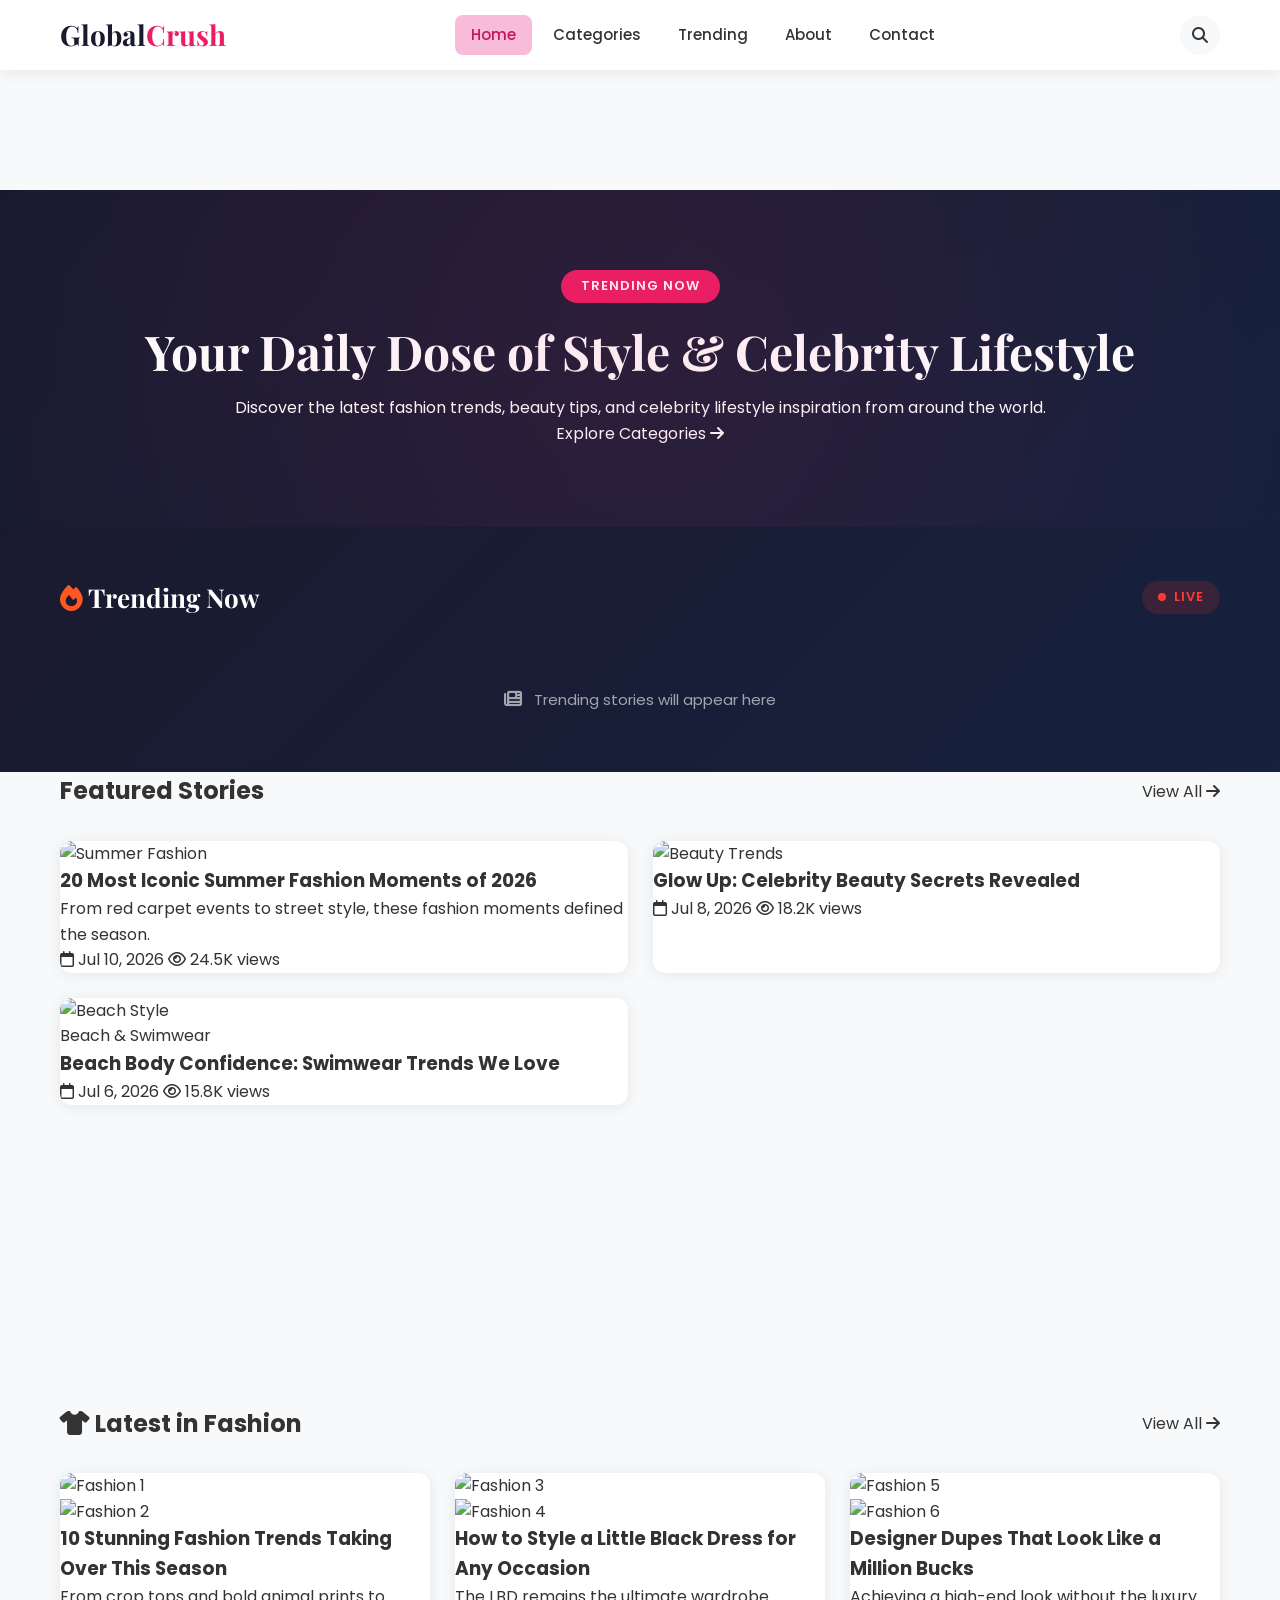
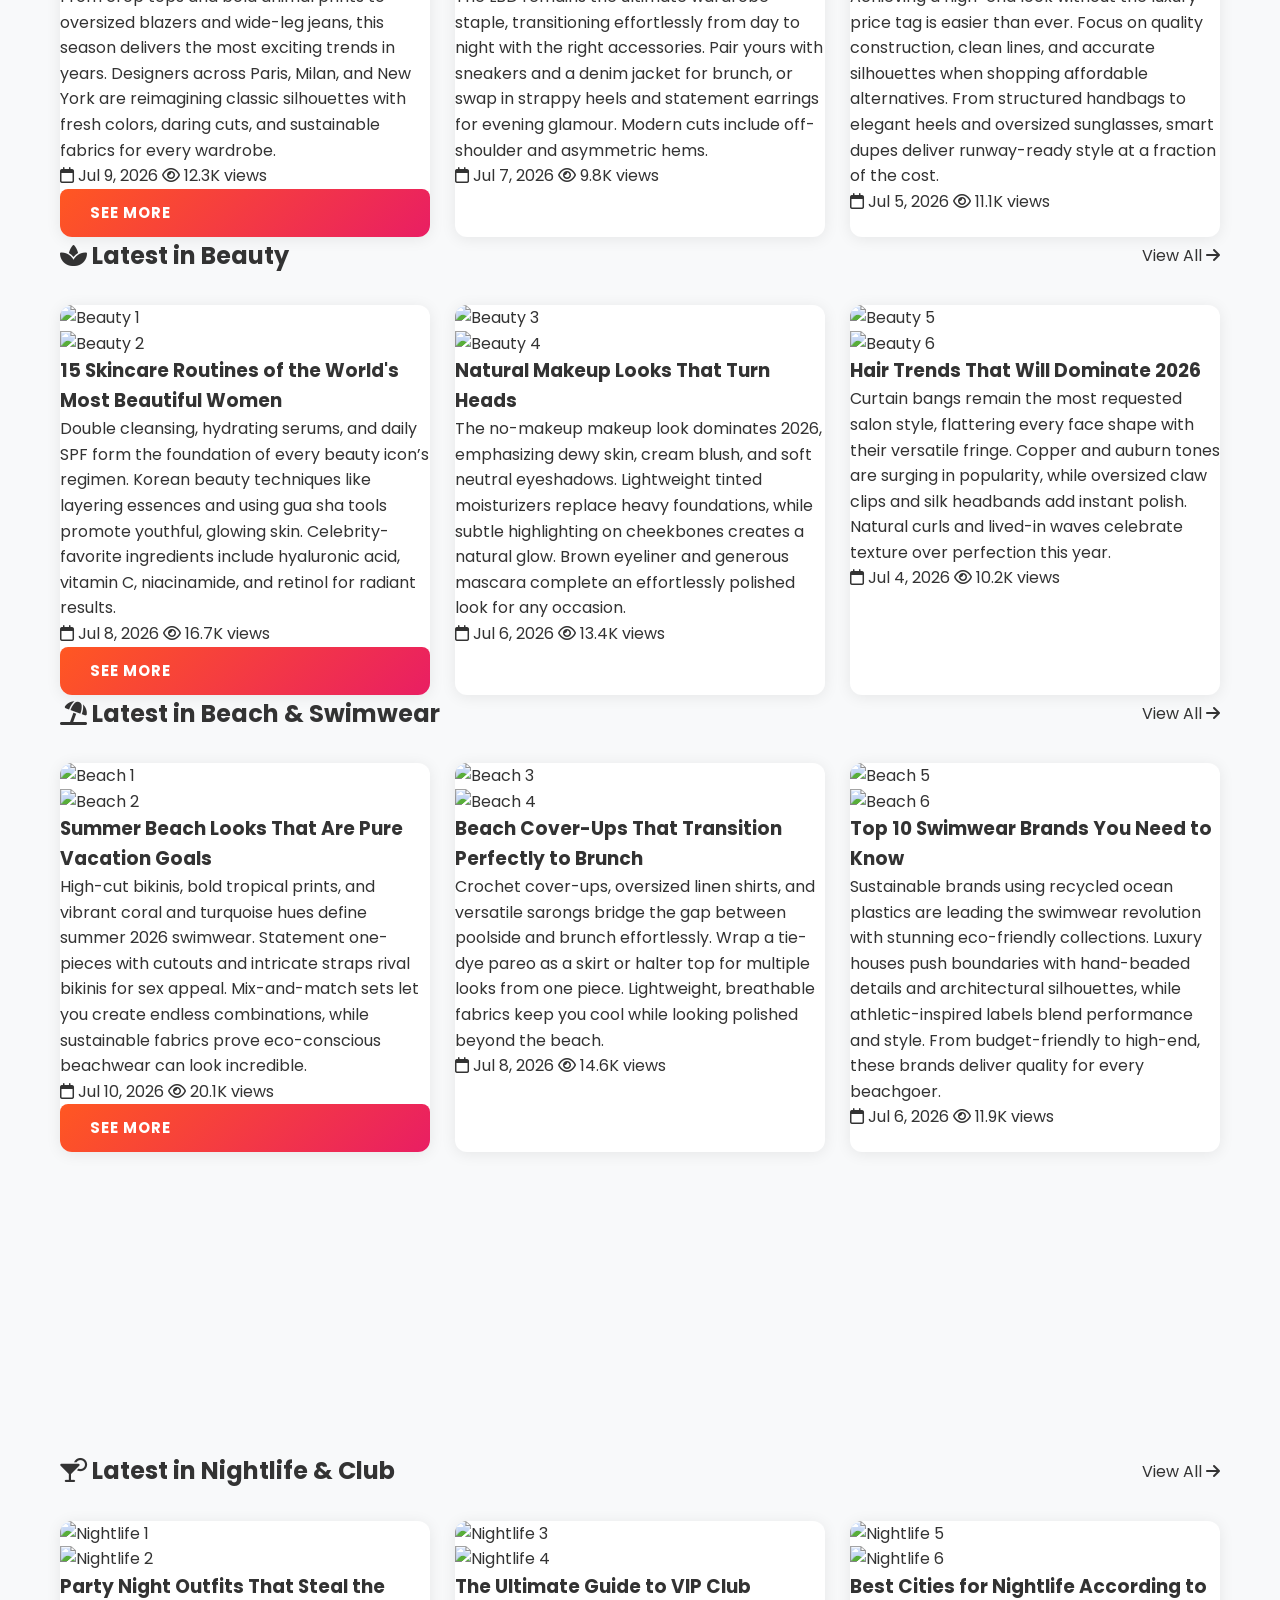
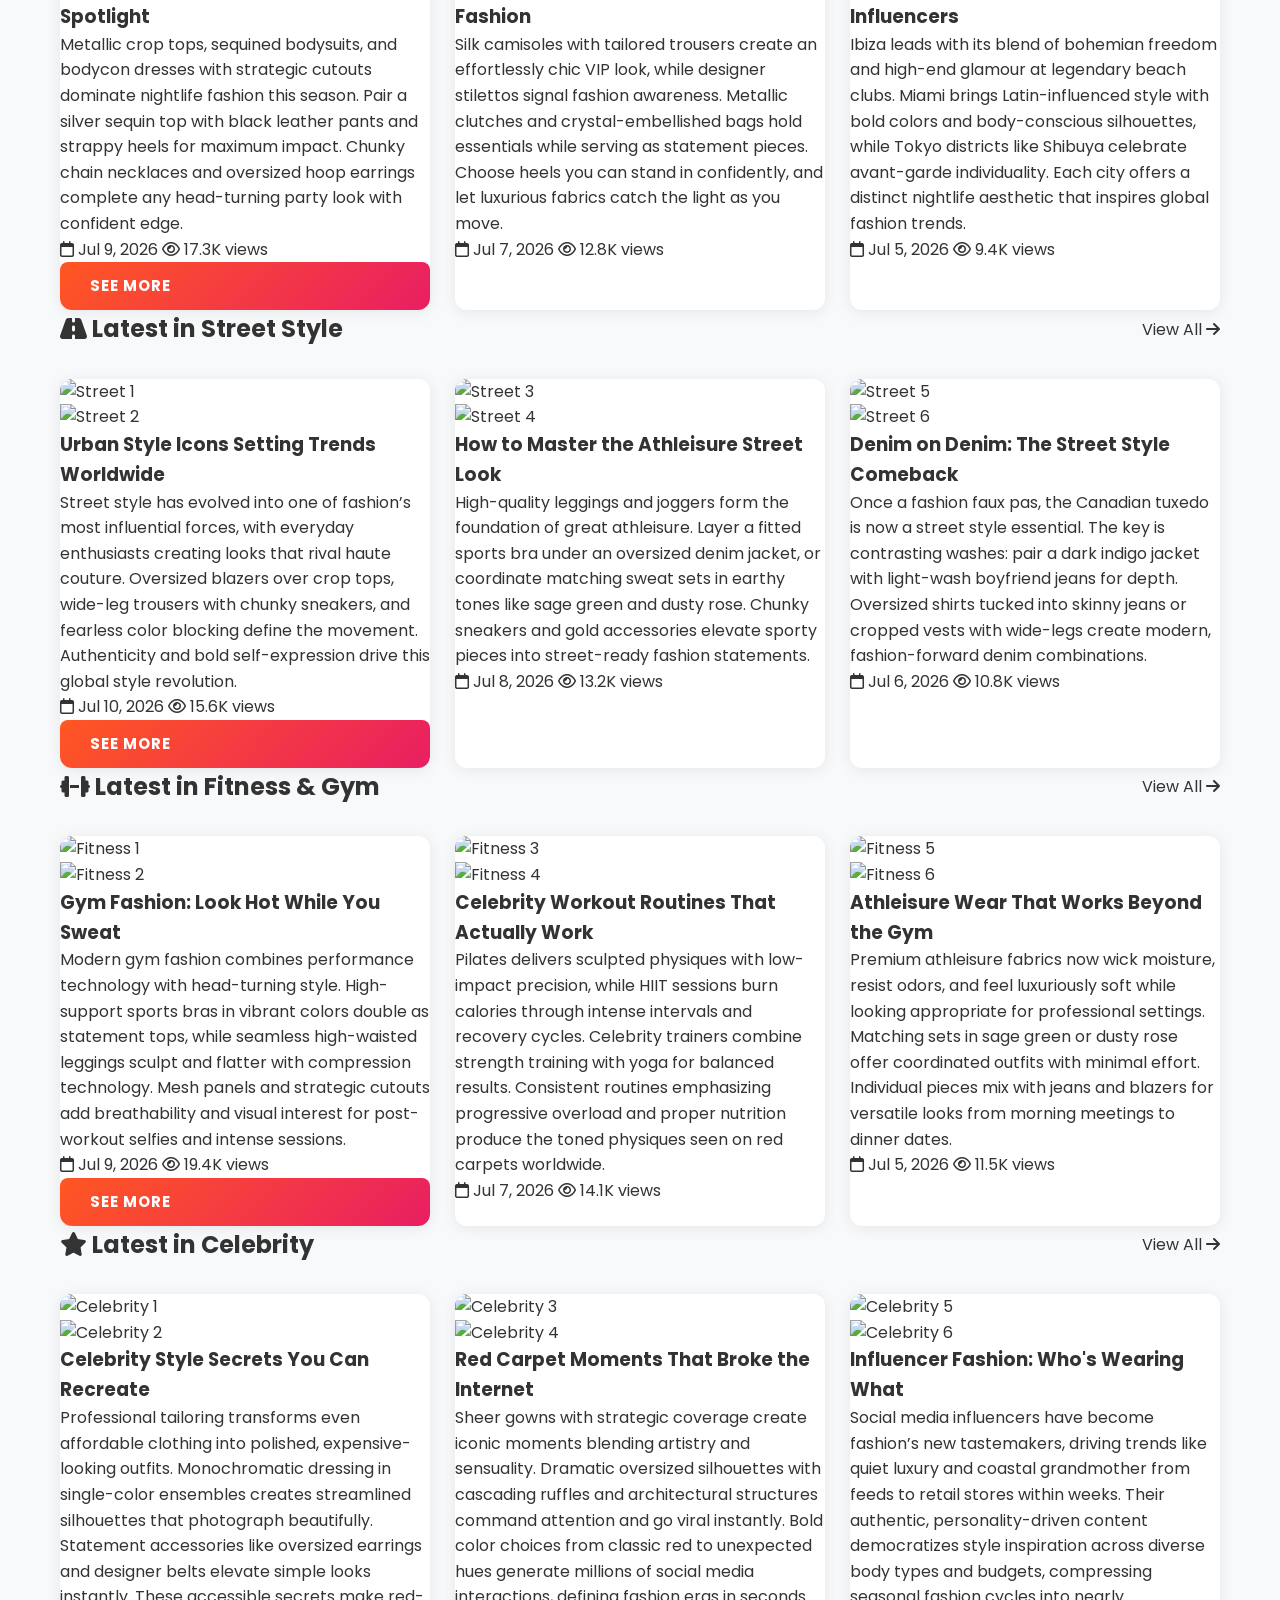
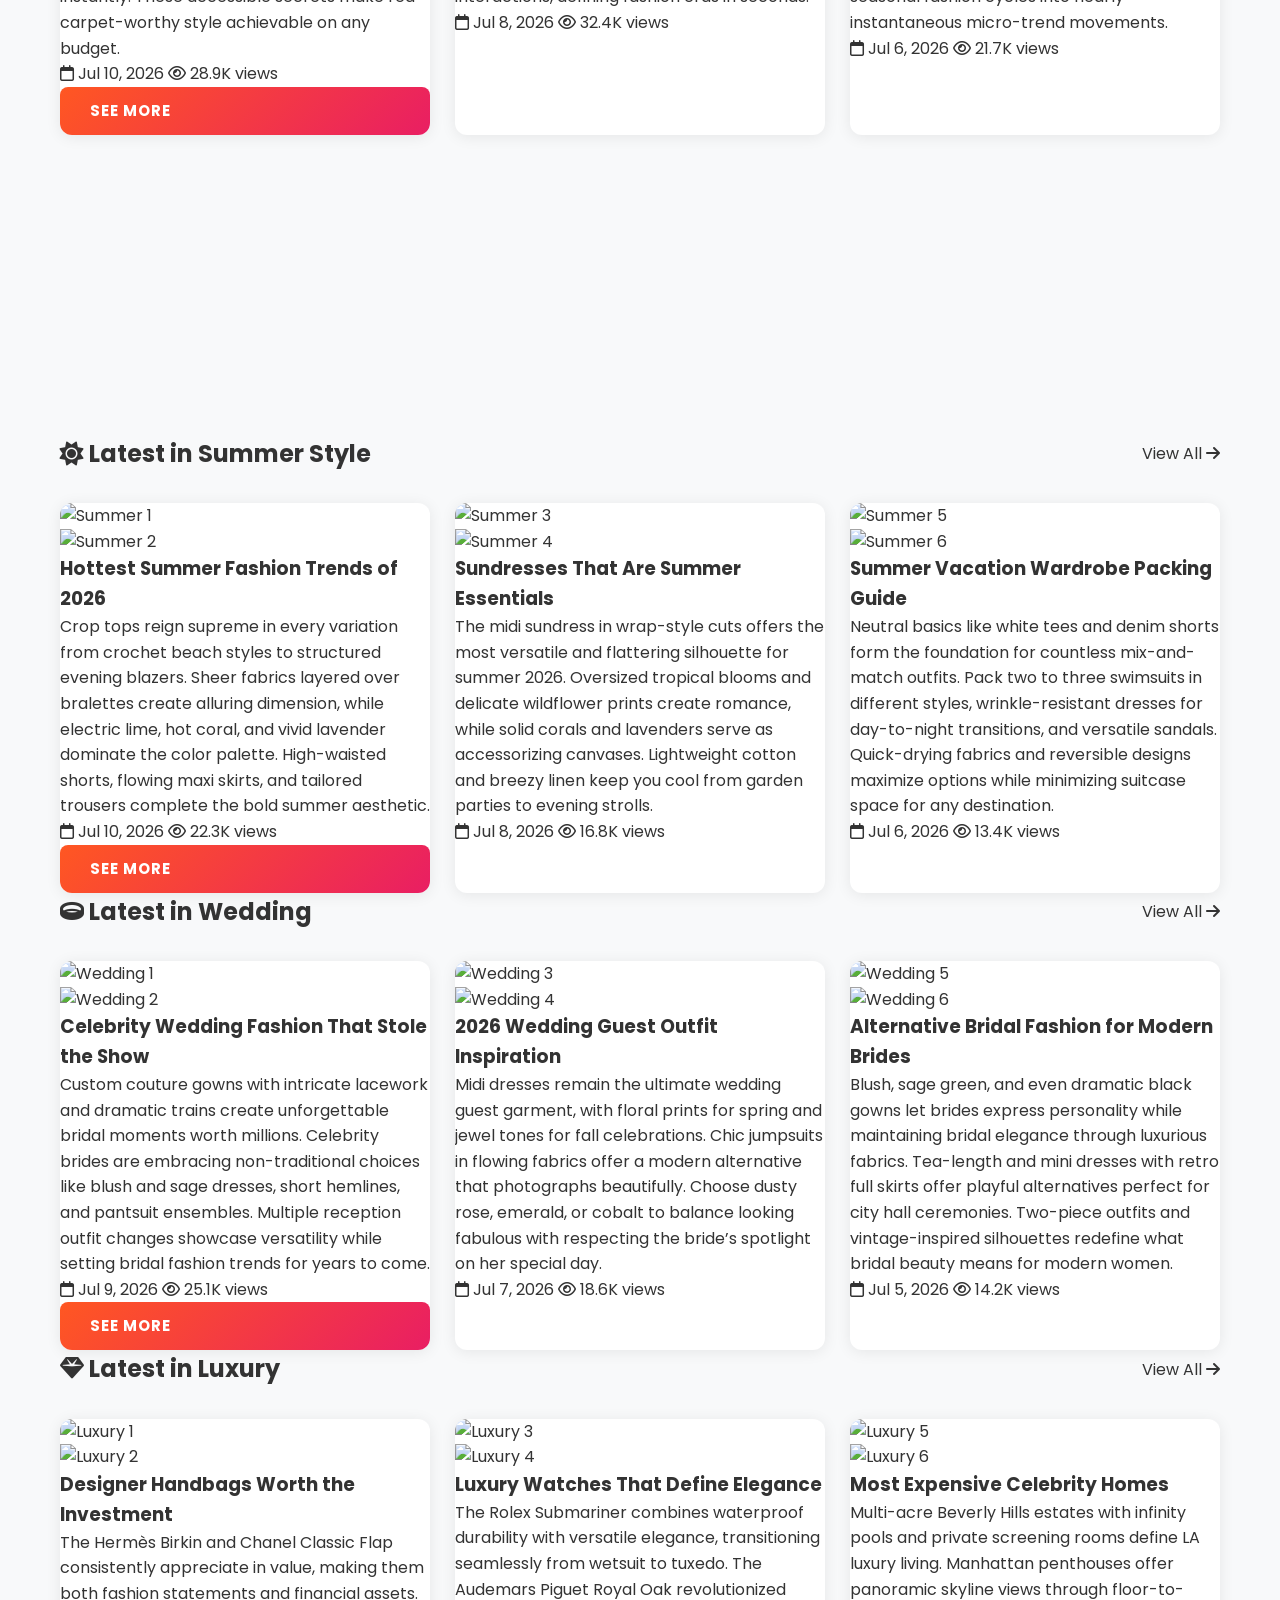
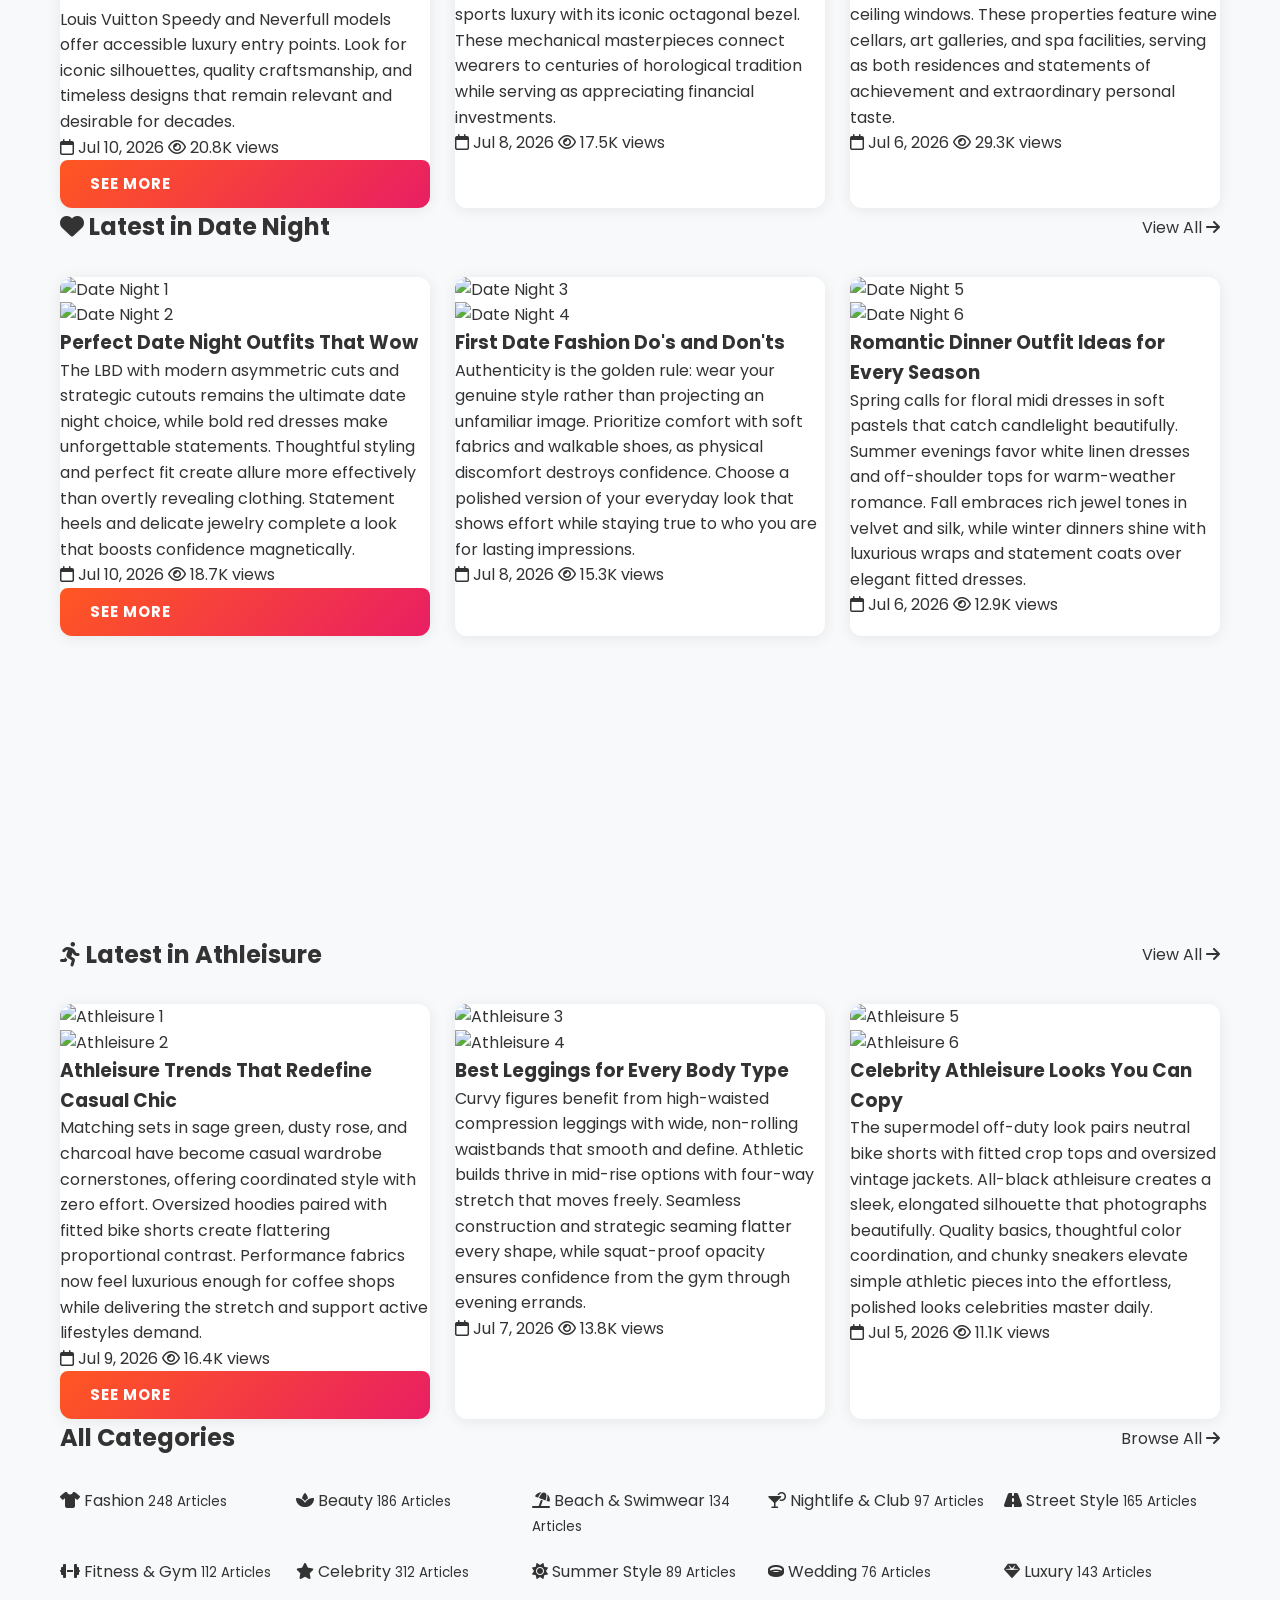
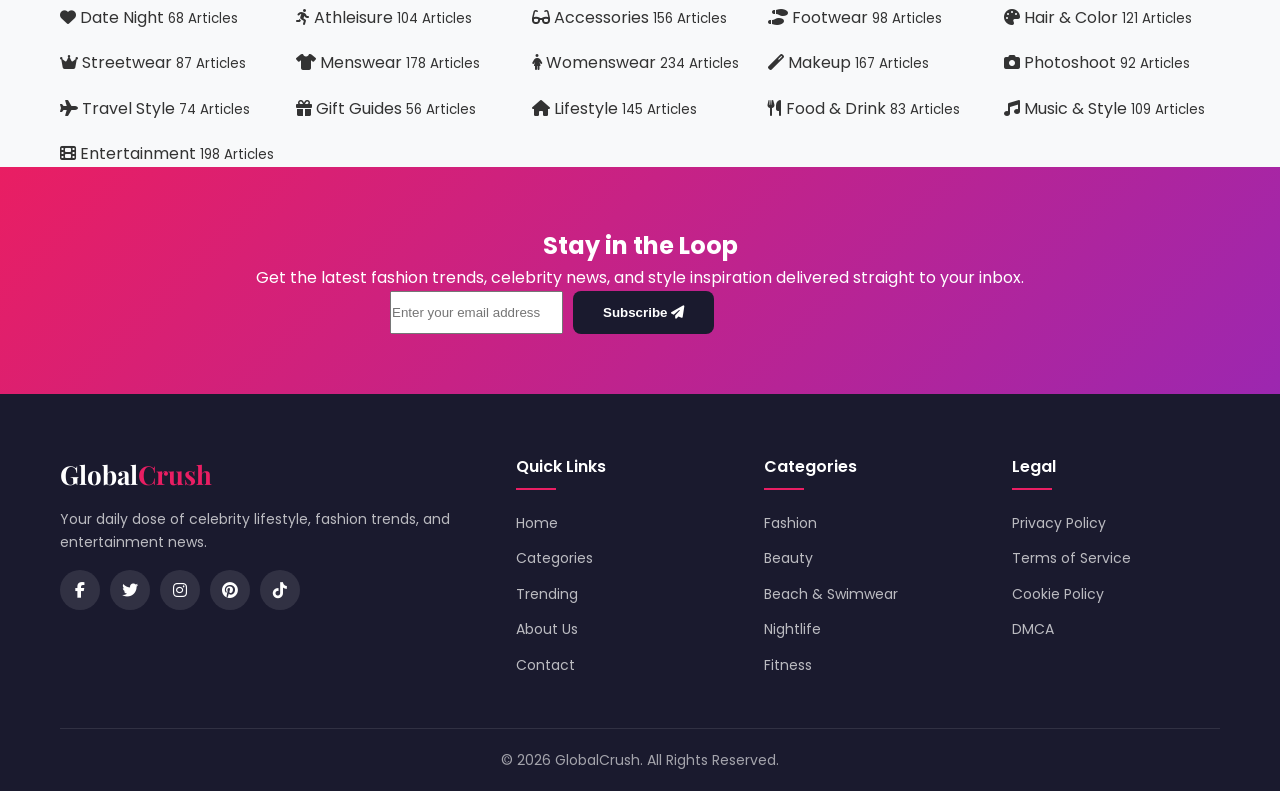
==== index.html @ b87a1683 "Remove all HilltopAds scripts, keep only Adsterra Popunder + Social Bar on all pages" ====
<!DOCTYPE html>
<html lang="en">
<head>
    <meta charset="UTF-8">
    <meta name="viewport" content="width=device-width, initial-scale=1.0">
    <title>GlobalCrush - Celebrity Lifestyle & Fashion</title>
    <link rel="preconnect" href="https://fonts.googleapis.com">
    <link rel="preconnect" href="https://fonts.gstatic.com" crossorigin>
    <link href="https://fonts.googleapis.com/css2?family=Poppins:wght@300;400;500;600;700&family=Playfair+Display:wght@400;500;600;700&display=swap" rel="stylesheet">
    <link rel="stylesheet" href="https://cdnjs.cloudflare.com/ajax/libs/font-awesome/6.5.1/css/all.min.css">
    <link rel="stylesheet" href="css/style.css">
    <meta name="59918bc90ccd2a1cea5bb513870c59bd02cee042" content="59918bc90ccd2a1cea5bb513870c59bd02cee042" />
</head>
<body>

<!-- Adsterra Popunder -->
<script src="https://pl30334449.effectivecpmnetwork.com/3a/b2/8b/3ab28b59ed074805fbdb40a66fffa148.js"></script>



<!-- Header -->
<header class="header">
    <div class="container">
        <a href="index.html" class="header-logo">Global<span>Crush</span></a>
        <nav class="header-nav">
            <a href="index.html" class="active">Home</a>
            <a href="pages/category.html">Categories</a>
            <a href="pages/trending.html">Trending</a>
            <a href="pages/about.html">About</a>
            <a href="pages/contact.html">Contact</a>
        </nav>
        <div class="header-actions">
            <button class="header-search-btn" id="searchBtn"><i class="fas fa-search"></i></button>
            <button class="header-menu-btn" id="menuBtn"><span></span><span></span><span></span></button>
        </div>
    </div>
</header>

<!-- Mobile Menu -->
<div class="mobile-menu" id="mobileMenu">
    <div class="mobile-menu-panel">
        <div class="mobile-menu-header">
            <h3>Menu</h3>
            <button class="mobile-menu-close" id="menuClose"><i class="fas fa-times"></i></button>
        </div>
        <a href="index.html" class="mobile-nav-link active">Home</a>
        <a href="pages/category.html" class="mobile-nav-link">Categories</a>
        <a href="pages/trending.html" class="mobile-nav-link">Trending</a>
        <a href="pages/about.html" class="mobile-nav-link">About</a>
        <a href="pages/contact.html" class="mobile-nav-link">Contact</a>
    </div>
</div>

<!-- Search Overlay -->
<div class="search-overlay" id="searchOverlay">
    <div class="search-box">
        <input type="text" placeholder="Search articles..." id="searchInput">
        <button id="searchClose"><i class="fas fa-search"></i></button>
    </div>
</div>

<!-- Ad Slot: Top Banner 728x90 -->
<div class="ad-slot-top">
    <div class="ad-container" id="ad-top-banner"></div>
</div>

<!-- Hero Section -->
<section class="hero">
    <div class="container">
        <div class="hero-content">
            <span class="hero-badge">Trending Now</span>
            <h1 class="hero-title">Your Daily Dose of <span>Style</span> & <span>Celebrity</span> Lifestyle</h1>
            <p class="hero-subtitle">Discover the latest fashion trends, beauty tips, and celebrity lifestyle inspiration from around the world.</p>
            <a href="pages/category.html" class="hero-btn">Explore Categories <i class="fas fa-arrow-right"></i></a>
        </div>
    </div>
</section>

<!-- Live Trending News (Auto-updated via GNews API) -->
<section class="live-news-section">
    <div class="container">
        <div class="section-header">
            <h2><i class="fas fa-fire" style="color: #ff5722;"></i> Trending Now</h2>
            <span class="live-badge"><span class="live-dot"></span> LIVE</span>
        </div>
        <div class="live-news-grid" id="liveNewsGrid">
            <div class="live-loading"><i class="fas fa-spinner fa-spin"></i> Loading latest stories...</div>
        </div>
    </div>
</section>

<!-- Featured Section -->
<section class="featured-section">
    <div class="container">
        <div class="section-header">
            <h2>Featured Stories</h2>
            <a href="pages/trending.html" class="view-all">View All <i class="fas fa-arrow-right"></i></a>
        </div>
        <div class="featured-grid">
            <div class="featured-card featured-main">
                <div class="featured-img img-auto-motion">
                    <img src="https://images.unsplash.com/photo-1494790108377-be9c29b29330?w=800&h=500&fit=crop" alt="Summer Fashion">
                </div>
                <div class="featured-content">
                    <span class="category-badge" style="display:none">Fashion</span>
                    <h3>20 Most Iconic Summer Fashion Moments of 2026</h3>
                    <p>From red carpet events to street style, these fashion moments defined the season.</p>
                    <div class="article-meta">
                        <span><i class="far fa-calendar"></i> Jul 10, 2026</span>
                        <span><i class="far fa-eye"></i> 24.5K views</span>
                    </div>
                </div>
            </div>
            <div class="featured-card featured-side">
                <div class="featured-img img-zoom-rotate">
                    <img src="https://images.unsplash.com/photo-1524504388940-b1c1722653e1?w=400&h=300&fit=crop" alt="Beauty Trends">
                </div>
                <div class="featured-content">
                    <span class="category-badge" style="display:none">Beauty</span>
                    <h3>Glow Up: Celebrity Beauty Secrets Revealed</h3>
                    <div class="article-meta">
                        <span><i class="far fa-calendar"></i> Jul 8, 2026</span>
                        <span><i class="far fa-eye"></i> 18.2K views</span>
                    </div>
                </div>
            </div>
            <div class="featured-card featured-side">
                <div class="featured-img img-zoom-rotate">
                    <img src="https://images.unsplash.com/photo-1517841905240-472988babdf9?w=400&h=300&fit=crop" alt="Beach Style">
                </div>
                <div class="featured-content">
                    <span class="category-badge">Beach & Swimwear</span>
                    <h3>Beach Body Confidence: Swimwear Trends We Love</h3>
                    <div class="article-meta">
                        <span><i class="far fa-calendar"></i> Jul 6, 2026</span>
                        <span><i class="far fa-eye"></i> 15.8K views</span>
                    </div>
                </div>
            </div>
        </div>
    </div>
</section>

<!-- Ad Slot: Mid Banner 300x250 -->
<div class="ad-slot-mid">
    <div class="ad-container" id="ad-mid-banner"></div>
</div>

<!-- Fashion Section -->
<section class="category-section">
    <div class="container">
        <div class="section-header">
            <h2><i class="fas fa-tshirt"></i> Latest in Fashion</h2>
            <a href="pages/category.html" class="view-all">View All <i class="fas fa-arrow-right"></i></a>
        </div>
        <div class="articles-grid">
            <div class="article-card">
                <div class="card-images">
                    <div class="dual-images">
                        <img src="https://images.unsplash.com/photo-1509631179647-0177331693ae?w=400&h=500&fit=crop" alt="Fashion 1">
                        <img src="https://images.unsplash.com/photo-1531746020798-e6953c6e8e04?w=400&h=500&fit=crop" alt="Fashion 2">
                    </div>
                    <span class="category-badge" style="display:none">Fashion</span>
                </div>
                <div class="card-content">
                    <h3>10 Stunning Fashion Trends Taking Over This Season</h3>
                    <p>From crop tops and bold animal prints to oversized blazers and wide-leg jeans, this season delivers the most exciting trends in years. Designers across Paris, Milan, and New York are reimagining classic silhouettes with fresh colors, daring cuts, and sustainable fabrics for every wardrobe.</p>
                    <div class="article-meta">
                        <span><i class="far fa-calendar"></i> Jul 9, 2026</span>
                        <span><i class="far fa-eye"></i> 12.3K views</span>
                    </div>
                    <a href="#" class="smartlink-btn">See More</a>
                </div>
            </div>
            <div class="article-card">
                <div class="card-images">
                    <div class="dual-images">
                        <img src="https://images.unsplash.com/photo-1515886657613-9f3515b0c78f?w=400&h=500&fit=crop" alt="Fashion 3">
                        <img src="https://images.unsplash.com/photo-1529626455594-4ff0802cfb7e?w=400&h=500&fit=crop" alt="Fashion 4">
                    </div>
                    <span class="category-badge" style="display:none">Fashion</span>
                </div>
                <div class="card-content">
                    <h3>How to Style a Little Black Dress for Any Occasion</h3>
                    <p>The LBD remains the ultimate wardrobe staple, transitioning effortlessly from day to night with the right accessories. Pair yours with sneakers and a denim jacket for brunch, or swap in strappy heels and statement earrings for evening glamour. Modern cuts include off-shoulder and asymmetric hems.</p>
                    <div class="article-meta">
                        <span><i class="far fa-calendar"></i> Jul 7, 2026</span>
                        <span><i class="far fa-eye"></i> 9.8K views</span>
                    </div>
                </div>
            </div>
            <div class="article-card">
                <div class="card-images">
                    <div class="dual-images">
                        <img src="https://images.unsplash.com/photo-1504439468489-c8920d796a29?w=400&h=500&fit=crop" alt="Fashion 5">
                        <img src="https://images.unsplash.com/photo-1516589178581-6cd7833ae3b2?w=400&h=500&fit=crop" alt="Fashion 6">
                    </div>
                    <span class="category-badge" style="display:none">Fashion</span>
                </div>
                <div class="card-content">
                    <h3>Designer Dupes That Look Like a Million Bucks</h3>
                    <p>Achieving a high-end look without the luxury price tag is easier than ever. Focus on quality construction, clean lines, and accurate silhouettes when shopping affordable alternatives. From structured handbags to elegant heels and oversized sunglasses, smart dupes deliver runway-ready style at a fraction of the cost.</p>
                    <div class="article-meta">
                        <span><i class="far fa-calendar"></i> Jul 5, 2026</span>
                        <span><i class="far fa-eye"></i> 11.1K views</span>
                    </div>
                </div>
            </div>
        </div>
    </div>
</section>

<!-- Beauty Section -->
<section class="category-section">
    <div class="container">
        <div class="section-header">
            <h2><i class="fas fa-spa"></i> Latest in Beauty</h2>
            <a href="pages/category.html" class="view-all">View All <i class="fas fa-arrow-right"></i></a>
        </div>
        <div class="articles-grid">
            <div class="article-card">
                <div class="card-images">
                    <div class="dual-images">
                        <img src="https://images.unsplash.com/photo-1544005313-94ddf0286df2?w=400&h=500&fit=crop" alt="Beauty 1">
                        <img src="https://images.unsplash.com/photo-1483985988355-763728e1935b?w=400&h=500&fit=crop" alt="Beauty 2">
                    </div>
                    <span class="category-badge" style="display:none">Beauty</span>
                </div>
                <div class="card-content">
                    <h3>15 Skincare Routines of the World's Most Beautiful Women</h3>
                    <p>Double cleansing, hydrating serums, and daily SPF form the foundation of every beauty icon’s regimen. Korean beauty techniques like layering essences and using gua sha tools promote youthful, glowing skin. Celebrity-favorite ingredients include hyaluronic acid, vitamin C, niacinamide, and retinol for radiant results.</p>
                    <div class="article-meta">
                        <span><i class="far fa-calendar"></i> Jul 8, 2026</span>
                        <span><i class="far fa-eye"></i> 16.7K views</span>
                    </div>
                    <a href="#" class="smartlink-btn">See More</a>
                </div>
            </div>
            <div class="article-card">
                <div class="card-images">
                    <div class="dual-images">
                        <img src="https://images.unsplash.com/photo-1541534741688-6078c6bfb5c5?w=400&h=500&fit=crop" alt="Beauty 3">
                        <img src="https://images.unsplash.com/photo-1526047932273-341f2a7631f9?w=400&h=500&fit=crop" alt="Beauty 4">
                    </div>
                    <span class="category-badge" style="display:none">Beauty</span>
                </div>
                <div class="card-content">
                    <h3>Natural Makeup Looks That Turn Heads</h3>
                    <p>The no-makeup makeup look dominates 2026, emphasizing dewy skin, cream blush, and soft neutral eyeshadows. Lightweight tinted moisturizers replace heavy foundations, while subtle highlighting on cheekbones creates a natural glow. Brown eyeliner and generous mascara complete an effortlessly polished look for any occasion.</p>
                    <div class="article-meta">
                        <span><i class="far fa-calendar"></i> Jul 6, 2026</span>
                        <span><i class="far fa-eye"></i> 13.4K views</span>
                    </div>
                </div>
            </div>
            <div class="article-card">
                <div class="card-images">
                    <div class="dual-images">
                        <img src="https://images.unsplash.com/photo-1469334031218-e382a71b716b?w=400&h=500&fit=crop" alt="Beauty 5">
                        <img src="https://images.unsplash.com/photo-1521572163474-6864f9cf17ab?w=400&h=500&fit=crop" alt="Beauty 6">
                    </div>
                    <span class="category-badge" style="display:none">Beauty</span>
                </div>
                <div class="card-content">
                    <h3>Hair Trends That Will Dominate 2026</h3>
                    <p>Curtain bangs remain the most requested salon style, flattering every face shape with their versatile fringe. Copper and auburn tones are surging in popularity, while oversized claw clips and silk headbands add instant polish. Natural curls and lived-in waves celebrate texture over perfection this year.</p>
                    <div class="article-meta">
                        <span><i class="far fa-calendar"></i> Jul 4, 2026</span>
                        <span><i class="far fa-eye"></i> 10.2K views</span>
                    </div>
                </div>
            </div>
        </div>
    </div>
</section>

<!-- Beach & Swimwear Section -->
<section class="category-section">
    <div class="container">
        <div class="section-header">
            <h2><i class="fas fa-umbrella-beach"></i> Latest in Beach & Swimwear</h2>
            <a href="pages/category.html" class="view-all">View All <i class="fas fa-arrow-right"></i></a>
        </div>
        <div class="articles-grid">
            <div class="article-card">
                <div class="card-images">
                    <div class="dual-images">
                        <img src="https://images.unsplash.com/photo-1506629082955-511b1aa562c8?w=400&h=500&fit=crop" alt="Beach 1">
                        <img src="https://images.unsplash.com/photo-1519699047748-de8e457a634e?w=400&h=500&fit=crop" alt="Beach 2">
                    </div>
                    <span class="category-badge">Beach & Swimwear</span>
                </div>
                <div class="card-content">
                    <h3>Summer Beach Looks That Are Pure Vacation Goals</h3>
                    <p>High-cut bikinis, bold tropical prints, and vibrant coral and turquoise hues define summer 2026 swimwear. Statement one-pieces with cutouts and intricate straps rival bikinis for sex appeal. Mix-and-match sets let you create endless combinations, while sustainable fabrics prove eco-conscious beachwear can look incredible.</p>
                    <div class="article-meta">
                        <span><i class="far fa-calendar"></i> Jul 10, 2026</span>
                        <span><i class="far fa-eye"></i> 20.1K views</span>
                    </div>
                    <a href="#" class="smartlink-btn">See More</a>
                </div>
            </div>
            <div class="article-card">
                <div class="card-images">
                    <div class="dual-images">
                        <img src="https://images.unsplash.com/photo-1523264766585-4c3b80e0e39c?w=400&h=500&fit=crop" alt="Beach 3">
                        <img src="https://images.unsplash.com/photo-1529139574466-a303027c1d8b?w=400&h=500&fit=crop" alt="Beach 4">
                    </div>
                    <span class="category-badge">Beach & Swimwear</span>
                </div>
                <div class="card-content">
                    <h3>Beach Cover-Ups That Transition Perfectly to Brunch</h3>
                    <p>Crochet cover-ups, oversized linen shirts, and versatile sarongs bridge the gap between poolside and brunch effortlessly. Wrap a tie-dye pareo as a skirt or halter top for multiple looks from one piece. Lightweight, breathable fabrics keep you cool while looking polished beyond the beach.</p>
                    <div class="article-meta">
                        <span><i class="far fa-calendar"></i> Jul 8, 2026</span>
                        <span><i class="far fa-eye"></i> 14.6K views</span>
                    </div>
                </div>
            </div>
            <div class="article-card">
                <div class="card-images">
                    <div class="dual-images">
                        <img src="https://images.unsplash.com/photo-1531746020798-e6953c6e8e04?w=400&h=500&fit=crop" alt="Beach 5">
                        <img src="https://images.unsplash.com/photo-1518621736915-f3b1c41bfd00?w=400&h=500&fit=crop" alt="Beach 6">
                    </div>
                    <span class="category-badge">Beach & Swimwear</span>
                </div>
                <div class="card-content">
                    <h3>Top 10 Swimwear Brands You Need to Know</h3>
                    <p>Sustainable brands using recycled ocean plastics are leading the swimwear revolution with stunning eco-friendly collections. Luxury houses push boundaries with hand-beaded details and architectural silhouettes, while athletic-inspired labels blend performance and style. From budget-friendly to high-end, these brands deliver quality for every beachgoer.</p>
                    <div class="article-meta">
                        <span><i class="far fa-calendar"></i> Jul 6, 2026</span>
                        <span><i class="far fa-eye"></i> 11.9K views</span>
                    </div>
                </div>
            </div>
        </div>
    </div>
</section>

<!-- Ad Slot: Mid Banner 300x250 -->
<div class="ad-slot-mid">
    <div class="ad-container" id="ad-mid-banner"></div>
</div>

<!-- Nightlife & Club Section -->
<section class="category-section">
    <div class="container">
        <div class="section-header">
            <h2><i class="fas fa-cocktail"></i> Latest in Nightlife & Club</h2>
            <a href="pages/category.html" class="view-all">View All <i class="fas fa-arrow-right"></i></a>
        </div>
        <div class="articles-grid">
            <div class="article-card">
                <div class="card-images">
                    <div class="dual-images">
                        <img src="https://images.unsplash.com/photo-1517365830472-7aa94ce11606?w=400&h=500&fit=crop" alt="Nightlife 1">
                        <img src="https://images.unsplash.com/photo-1510972527921-ce03766a1d86?w=400&h=500&fit=crop" alt="Nightlife 2">
                    </div>
                    <span class="category-badge">Nightlife & Club</span>
                </div>
                <div class="card-content">
                    <h3>Party Night Outfits That Steal the Spotlight</h3>
                    <p>Metallic crop tops, sequined bodysuits, and bodycon dresses with strategic cutouts dominate nightlife fashion this season. Pair a silver sequin top with black leather pants and strappy heels for maximum impact. Chunky chain necklaces and oversized hoop earrings complete any head-turning party look with confident edge.</p>
                    <div class="article-meta">
                        <span><i class="far fa-calendar"></i> Jul 9, 2026</span>
                        <span><i class="far fa-eye"></i> 17.3K views</span>
                    </div>
                    <a href="#" class="smartlink-btn">See More</a>
                </div>
            </div>
            <div class="article-card">
                <div class="card-images">
                    <div class="dual-images">
                        <img src="https://images.unsplash.com/photo-1509967419530-da38b4704bc6?w=400&h=500&fit=crop" alt="Nightlife 3">
                        <img src="https://images.unsplash.com/photo-1514315384763-ba401779410f?w=400&h=500&fit=crop" alt="Nightlife 4">
                    </div>
                    <span class="category-badge">Nightlife & Club</span>
                </div>
                <div class="card-content">
                    <h3>The Ultimate Guide to VIP Club Fashion</h3>
                    <p>Silk camisoles with tailored trousers create an effortlessly chic VIP look, while designer stilettos signal fashion awareness. Metallic clutches and crystal-embellished bags hold essentials while serving as statement pieces. Choose heels you can stand in confidently, and let luxurious fabrics catch the light as you move.</p>
                    <div class="article-meta">
                        <span><i class="far fa-calendar"></i> Jul 7, 2026</span>
                        <span><i class="far fa-eye"></i> 12.8K views</span>
                    </div>
                </div>
            </div>
            <div class="article-card">
                <div class="card-images">
                    <div class="dual-images">
                        <img src="https://images.unsplash.com/photo-1545205597-3d9d02c29597?w=400&h=500&fit=crop" alt="Nightlife 5">
                        <img src="https://images.unsplash.com/photo-1524678606370-a47ad25cb82a?w=400&h=500&fit=crop" alt="Nightlife 6">
                    </div>
                    <span class="category-badge">Nightlife & Club</span>
                </div>
                <div class="card-content">
                    <h3>Best Cities for Nightlife According to Influencers</h3>
                    <p>Ibiza leads with its blend of bohemian freedom and high-end glamour at legendary beach clubs. Miami brings Latin-influenced style with bold colors and body-conscious silhouettes, while Tokyo districts like Shibuya celebrate avant-garde individuality. Each city offers a distinct nightlife aesthetic that inspires global fashion trends.</p>
                    <div class="article-meta">
                        <span><i class="far fa-calendar"></i> Jul 5, 2026</span>
                        <span><i class="far fa-eye"></i> 9.4K views</span>
                    </div>
                </div>
            </div>
        </div>
    </div>
</section>

<!-- Street Style Section -->
<section class="category-section">
    <div class="container">
        <div class="section-header">
            <h2><i class="fas fa-road"></i> Latest in Street Style</h2>
            <a href="pages/category.html" class="view-all">View All <i class="fas fa-arrow-right"></i></a>
        </div>
        <div class="articles-grid">
            <div class="article-card">
                <div class="card-images">
                    <div class="dual-images">
                        <img src="https://images.unsplash.com/photo-1500648767791-00dcc994a43e?w=400&h=500&fit=crop" alt="Street 1">
                        <img src="https://images.unsplash.com/photo-1529245019870-59b249281f2f?w=400&h=500&fit=crop" alt="Street 2">
                    </div>
                    <span class="category-badge">Street Style</span>
                </div>
                <div class="card-content">
                    <h3>Urban Style Icons Setting Trends Worldwide</h3>
                    <p>Street style has evolved into one of fashion’s most influential forces, with everyday enthusiasts creating looks that rival haute couture. Oversized blazers over crop tops, wide-leg trousers with chunky sneakers, and fearless color blocking define the movement. Authenticity and bold self-expression drive this global style revolution.</p>
                    <div class="article-meta">
                        <span><i class="far fa-calendar"></i> Jul 10, 2026</span>
                        <span><i class="far fa-eye"></i> 15.6K views</span>
                    </div>
                    <a href="#" class="smartlink-btn">See More</a>
                </div>
            </div>
            <div class="article-card">
                <div class="card-images">
                    <div class="dual-images">
                        <img src="https://images.unsplash.com/photo-1504257432389-52343af06ae3?w=400&h=500&fit=crop" alt="Street 3">
                        <img src="https://images.unsplash.com/photo-1507504031003-b417219a0fde?w=400&h=500&fit=crop" alt="Street 4">
                    </div>
                    <span class="category-badge">Street Style</span>
                </div>
                <div class="card-content">
                    <h3>How to Master the Athleisure Street Look</h3>
                    <p>High-quality leggings and joggers form the foundation of great athleisure. Layer a fitted sports bra under an oversized denim jacket, or coordinate matching sweat sets in earthy tones like sage green and dusty rose. Chunky sneakers and gold accessories elevate sporty pieces into street-ready fashion statements.</p>
                    <div class="article-meta">
                        <span><i class="far fa-calendar"></i> Jul 8, 2026</span>
                        <span><i class="far fa-eye"></i> 13.2K views</span>
                    </div>
                </div>
            </div>
            <div class="article-card">
                <div class="card-images">
                    <div class="dual-images">
                        <img src="https://images.unsplash.com/photo-1519085360753-af0119f7cbe7?w=400&h=500&fit=crop" alt="Street 5">
                        <img src="https://images.unsplash.com/photo-1529245019870-59b249281f2f?w=400&h=500&fit=crop" alt="Street 6">
                    </div>
                    <span class="category-badge">Street Style</span>
                </div>
                <div class="card-content">
                    <h3>Denim on Denim: The Street Style Comeback</h3>
                    <p>Once a fashion faux pas, the Canadian tuxedo is now a street style essential. The key is contrasting washes: pair a dark indigo jacket with light-wash boyfriend jeans for depth. Oversized shirts tucked into skinny jeans or cropped vests with wide-legs create modern, fashion-forward denim combinations.</p>
                    <div class="article-meta">
                        <span><i class="far fa-calendar"></i> Jul 6, 2026</span>
                        <span><i class="far fa-eye"></i> 10.8K views</span>
                    </div>
                </div>
            </div>
        </div>
    </div>
</section>

<!-- Fitness & Gym Section -->
<section class="category-section">
    <div class="container">
        <div class="section-header">
            <h2><i class="fas fa-dumbbell"></i> Latest in Fitness & Gym</h2>
            <a href="pages/category.html" class="view-all">View All <i class="fas fa-arrow-right"></i></a>
        </div>
        <div class="articles-grid">
            <div class="article-card">
                <div class="card-images">
                    <div class="dual-images">
                        <img src="https://images.unsplash.com/photo-1583454110551-21f2fa2afe61?w=400&h=500&fit=crop" alt="Fitness 1">
                        <img src="https://images.unsplash.com/photo-1512453979798-5ea266f8780d?w=400&h=500&fit=crop" alt="Fitness 2">
                    </div>
                    <span class="category-badge">Fitness & Gym</span>
                </div>
                <div class="card-content">
                    <h3>Gym Fashion: Look Hot While You Sweat</h3>
                    <p>Modern gym fashion combines performance technology with head-turning style. High-support sports bras in vibrant colors double as statement tops, while seamless high-waisted leggings sculpt and flatter with compression technology. Mesh panels and strategic cutouts add breathability and visual interest for post-workout selfies and intense sessions.</p>
                    <div class="article-meta">
                        <span><i class="far fa-calendar"></i> Jul 9, 2026</span>
                        <span><i class="far fa-eye"></i> 19.4K views</span>
                    </div>
                    <a href="#" class="smartlink-btn">See More</a>
                </div>
            </div>
            <div class="article-card">
                <div class="card-images">
                    <div class="dual-images">
                        <img src="https://images.unsplash.com/photo-1517836357463-d25dfeac3438?w=400&h=500&fit=crop" alt="Fitness 3">
                        <img src="https://images.unsplash.com/photo-1520962922320-2038eebab146?w=400&h=500&fit=crop" alt="Fitness 4">
                    </div>
                    <span class="category-badge">Fitness & Gym</span>
                </div>
                <div class="card-content">
                    <h3>Celebrity Workout Routines That Actually Work</h3>
                    <p>Pilates delivers sculpted physiques with low-impact precision, while HIIT sessions burn calories through intense intervals and recovery cycles. Celebrity trainers combine strength training with yoga for balanced results. Consistent routines emphasizing progressive overload and proper nutrition produce the toned physiques seen on red carpets worldwide.</p>
                    <div class="article-meta">
                        <span><i class="far fa-calendar"></i> Jul 7, 2026</span>
                        <span><i class="far fa-eye"></i> 14.1K views</span>
                    </div>
                </div>
            </div>
            <div class="article-card">
                <div class="card-images">
                    <div class="dual-images">
                        <img src="https://images.unsplash.com/photo-1580086319619-3ed498161c77?w=400&h=500&fit=crop" alt="Fitness 5">
                        <img src="https://images.unsplash.com/photo-1571019614242-c5c5dee9f50b?w=400&h=500&fit=crop" alt="Fitness 6">
                    </div>
                    <span class="category-badge">Fitness & Gym</span>
                </div>
                <div class="card-content">
                    <h3>Athleisure Wear That Works Beyond the Gym</h3>
                    <p>Premium athleisure fabrics now wick moisture, resist odors, and feel luxuriously soft while looking appropriate for professional settings. Matching sets in sage green or dusty rose offer coordinated outfits with minimal effort. Individual pieces mix with jeans and blazers for versatile looks from morning meetings to dinner dates.</p>
                    <div class="article-meta">
                        <span><i class="far fa-calendar"></i> Jul 5, 2026</span>
                        <span><i class="far fa-eye"></i> 11.5K views</span>
                    </div>
                </div>
            </div>
        </div>
    </div>
</section>

<!-- Celebrity Section -->
<section class="category-section">
    <div class="container">
        <div class="section-header">
            <h2><i class="fas fa-star"></i> Latest in Celebrity</h2>
            <a href="pages/category.html" class="view-all">View All <i class="fas fa-arrow-right"></i></a>
        </div>
        <div class="articles-grid">
            <div class="article-card">
                <div class="card-images">
                    <div class="dual-images">
                        <img src="https://images.unsplash.com/photo-1519451261425-7462ad2056fa?w=400&h=500&fit=crop" alt="Celebrity 1">
                        <img src="https://images.unsplash.com/photo-1511499767150-a48a237f0083?w=400&h=500&fit=crop" alt="Celebrity 2">
                    </div>
                    <span class="category-badge">Celebrity</span>
                </div>
                <div class="card-content">
                    <h3>Celebrity Style Secrets You Can Recreate</h3>
                    <p>Professional tailoring transforms even affordable clothing into polished, expensive-looking outfits. Monochromatic dressing in single-color ensembles creates streamlined silhouettes that photograph beautifully. Statement accessories like oversized earrings and designer belts elevate simple looks instantly. These accessible secrets make red-carpet-worthy style achievable on any budget.</p>
                    <div class="article-meta">
                        <span><i class="far fa-calendar"></i> Jul 10, 2026</span>
                        <span><i class="far fa-eye"></i> 28.9K views</span>
                    </div>
                    <a href="#" class="smartlink-btn">See More</a>
                </div>
            </div>
            <div class="article-card">
                <div class="card-images">
                    <div class="dual-images">
                        <img src="https://images.unsplash.com/photo-1496449903678-68ddcb189a24?w=400&h=500&fit=crop" alt="Celebrity 3">
                        <img src="https://images.unsplash.com/photo-1518310383802-640c2de311b2?w=400&h=500&fit=crop" alt="Celebrity 4">
                    </div>
                    <span class="category-badge">Celebrity</span>
                </div>
                <div class="card-content">
                    <h3>Red Carpet Moments That Broke the Internet</h3>
                    <p>Sheer gowns with strategic coverage create iconic moments blending artistry and sensuality. Dramatic oversized silhouettes with cascading ruffles and architectural structures command attention and go viral instantly. Bold color choices from classic red to unexpected hues generate millions of social media interactions, defining fashion eras in seconds.</p>
                    <div class="article-meta">
                        <span><i class="far fa-calendar"></i> Jul 8, 2026</span>
                        <span><i class="far fa-eye"></i> 32.4K views</span>
                    </div>
                </div>
            </div>
            <div class="article-card">
                <div class="card-images">
                    <div class="dual-images">
                        <img src="https://images.unsplash.com/photo-1519052537078-e6302a4968d4?w=400&h=500&fit=crop" alt="Celebrity 5">
                        <img src="https://images.unsplash.com/photo-1502680390548-bdbac40a9b23?w=400&h=500&fit=crop" alt="Celebrity 6">
                    </div>
                    <span class="category-badge">Celebrity</span>
                </div>
                <div class="card-content">
                    <h3>Influencer Fashion: Who's Wearing What</h3>
                    <p>Social media influencers have become fashion’s new tastemakers, driving trends like quiet luxury and coastal grandmother from feeds to retail stores within weeks. Their authentic, personality-driven content democratizes style inspiration across diverse body types and budgets, compressing seasonal fashion cycles into nearly instantaneous micro-trend movements.</p>
                    <div class="article-meta">
                        <span><i class="far fa-calendar"></i> Jul 6, 2026</span>
                        <span><i class="far fa-eye"></i> 21.7K views</span>
                    </div>
                </div>
            </div>
        </div>
    </div>
</section>

<!-- Ad Slot: Mid Banner 300x250 -->
<div class="ad-slot-mid">
    <div class="ad-container" id="ad-mid-banner"></div>
</div>

<!-- Summer Style Section -->
<section class="category-section">
    <div class="container">
        <div class="section-header">
            <h2><i class="fas fa-sun"></i> Latest in Summer Style</h2>
            <a href="pages/category.html" class="view-all">View All <i class="fas fa-arrow-right"></i></a>
        </div>
        <div class="articles-grid">
            <div class="article-card">
                <div class="card-images">
                    <div class="dual-images">
                        <img src="https://images.unsplash.com/photo-1516589178581-6cd7833ae3b2?w=400&h=500&fit=crop" alt="Summer 1">
                        <img src="https://images.unsplash.com/photo-1489424731084-a5d8b219a5bb?w=400&h=500&fit=crop" alt="Summer 2">
                    </div>
                    <span class="category-badge">Summer Style</span>
                </div>
                <div class="card-content">
                    <h3>Hottest Summer Fashion Trends of 2026</h3>
                    <p>Crop tops reign supreme in every variation from crochet beach styles to structured evening blazers. Sheer fabrics layered over bralettes create alluring dimension, while electric lime, hot coral, and vivid lavender dominate the color palette. High-waisted shorts, flowing maxi skirts, and tailored trousers complete the bold summer aesthetic.</p>
                    <div class="article-meta">
                        <span><i class="far fa-calendar"></i> Jul 10, 2026</span>
                        <span><i class="far fa-eye"></i> 22.3K views</span>
                    </div>
                    <a href="#" class="smartlink-btn">See More</a>
                </div>
            </div>
            <div class="article-card">
                <div class="card-images">
                    <div class="dual-images">
                        <img src="https://images.unsplash.com/photo-1503454537195-1dcabb73ffb9?w=400&h=500&fit=crop" alt="Summer 3">
                        <img src="https://images.unsplash.com/photo-1580086319619-3ed498161c77?w=400&h=500&fit=crop" alt="Summer 4">
                    </div>
                    <span class="category-badge">Summer Style</span>
                </div>
                <div class="card-content">
                    <h3>Sundresses That Are Summer Essentials</h3>
                    <p>The midi sundress in wrap-style cuts offers the most versatile and flattering silhouette for summer 2026. Oversized tropical blooms and delicate wildflower prints create romance, while solid corals and lavenders serve as accessorizing canvases. Lightweight cotton and breezy linen keep you cool from garden parties to evening strolls.</p>
                    <div class="article-meta">
                        <span><i class="far fa-calendar"></i> Jul 8, 2026</span>
                        <span><i class="far fa-eye"></i> 16.8K views</span>
                    </div>
                </div>
            </div>
            <div class="article-card">
                <div class="card-images">
                    <div class="dual-images">
                        <img src="https://images.unsplash.com/photo-1571019614242-c5c5dee9f50b?w=400&h=500&fit=crop" alt="Summer 5">
                        <img src="https://images.unsplash.com/photo-1504439468489-c8920d796a29?w=400&h=500&fit=crop" alt="Summer 6">
                    </div>
                    <span class="category-badge">Summer Style</span>
                </div>
                <div class="card-content">
                    <h3>Summer Vacation Wardrobe Packing Guide</h3>
                    <p>Neutral basics like white tees and denim shorts form the foundation for countless mix-and-match outfits. Pack two to three swimsuits in different styles, wrinkle-resistant dresses for day-to-night transitions, and versatile sandals. Quick-drying fabrics and reversible designs maximize options while minimizing suitcase space for any destination.</p>
                    <div class="article-meta">
                        <span><i class="far fa-calendar"></i> Jul 6, 2026</span>
                        <span><i class="far fa-eye"></i> 13.4K views</span>
                    </div>
                </div>
            </div>
        </div>
    </div>
</section>

<!-- Wedding Section -->
<section class="category-section">
    <div class="container">
        <div class="section-header">
            <h2><i class="fas fa-ring"></i> Latest in Wedding</h2>
            <a href="pages/category.html" class="view-all">View All <i class="fas fa-arrow-right"></i></a>
        </div>
        <div class="articles-grid">
            <div class="article-card">
                <div class="card-images">
                    <div class="dual-images">
                        <img src="https://images.unsplash.com/photo-1552058544-f2b08422138a?w=400&h=500&fit=crop" alt="Wedding 1">
                        <img src="https://images.unsplash.com/photo-1543610892-0b1f7e6d8ac1?w=400&h=500&fit=crop" alt="Wedding 2">
                    </div>
                    <span class="category-badge">Wedding</span>
                </div>
                <div class="card-content">
                    <h3>Celebrity Wedding Fashion That Stole the Show</h3>
                    <p>Custom couture gowns with intricate lacework and dramatic trains create unforgettable bridal moments worth millions. Celebrity brides are embracing non-traditional choices like blush and sage dresses, short hemlines, and pantsuit ensembles. Multiple reception outfit changes showcase versatility while setting bridal fashion trends for years to come.</p>
                    <div class="article-meta">
                        <span><i class="far fa-calendar"></i> Jul 9, 2026</span>
                        <span><i class="far fa-eye"></i> 25.1K views</span>
                    </div>
                    <a href="#" class="smartlink-btn">See More</a>
                </div>
            </div>
            <div class="article-card">
                <div class="card-images">
                    <div class="dual-images">
                        <img src="https://images.unsplash.com/photo-1548690312-e3b507d8c110?w=400&h=500&fit=crop" alt="Wedding 3">
                        <img src="https://images.unsplash.com/photo-1552058544-f2b08422138a?w=400&h=500&fit=crop" alt="Wedding 4">
                    </div>
                    <span class="category-badge">Wedding</span>
                </div>
                <div class="card-content">
                    <h3>2026 Wedding Guest Outfit Inspiration</h3>
                    <p>Midi dresses remain the ultimate wedding guest garment, with floral prints for spring and jewel tones for fall celebrations. Chic jumpsuits in flowing fabrics offer a modern alternative that photographs beautifully. Choose dusty rose, emerald, or cobalt to balance looking fabulous with respecting the bride’s spotlight on her special day.</p>
                    <div class="article-meta">
                        <span><i class="far fa-calendar"></i> Jul 7, 2026</span>
                        <span><i class="far fa-eye"></i> 18.6K views</span>
                    </div>
                </div>
            </div>
            <div class="article-card">
                <div class="card-images">
                    <div class="dual-images">
                        <img src="https://images.unsplash.com/photo-1524504388940-b1c1722653e1?w=400&h=500&fit=crop" alt="Wedding 5">
                        <img src="https://images.unsplash.com/photo-1506794778202-cad84cf45f1d?w=400&h=500&fit=crop" alt="Wedding 6">
                    </div>
                    <span class="category-badge">Wedding</span>
                </div>
                <div class="card-content">
                    <h3>Alternative Bridal Fashion for Modern Brides</h3>
                    <p>Blush, sage green, and even dramatic black gowns let brides express personality while maintaining bridal elegance through luxurious fabrics. Tea-length and mini dresses with retro full skirts offer playful alternatives perfect for city hall ceremonies. Two-piece outfits and vintage-inspired silhouettes redefine what bridal beauty means for modern women.</p>
                    <div class="article-meta">
                        <span><i class="far fa-calendar"></i> Jul 5, 2026</span>
                        <span><i class="far fa-eye"></i> 14.2K views</span>
                    </div>
                </div>
            </div>
        </div>
    </div>
</section>

<!-- Luxury Section -->
<section class="category-section">
    <div class="container">
        <div class="section-header">
            <h2><i class="fas fa-gem"></i> Latest in Luxury</h2>
            <a href="pages/category.html" class="view-all">View All <i class="fas fa-arrow-right"></i></a>
        </div>
        <div class="articles-grid">
            <div class="article-card">
                <div class="card-images">
                    <div class="dual-images">
                        <img src="https://images.unsplash.com/photo-1529626455594-4ff0802cfb7e?w=400&h=500&fit=crop" alt="Luxury 1">
                        <img src="https://images.unsplash.com/photo-1509631179647-0177331693ae?w=400&h=500&fit=crop" alt="Luxury 2">
                    </div>
                    <span class="category-badge">Luxury</span>
                </div>
                <div class="card-content">
                    <h3>Designer Handbags Worth the Investment</h3>
                    <p>The Hermès Birkin and Chanel Classic Flap consistently appreciate in value, making them both fashion statements and financial assets. Louis Vuitton Speedy and Neverfull models offer accessible luxury entry points. Look for iconic silhouettes, quality craftsmanship, and timeless designs that remain relevant and desirable for decades.</p>
                    <div class="article-meta">
                        <span><i class="far fa-calendar"></i> Jul 10, 2026</span>
                        <span><i class="far fa-eye"></i> 20.8K views</span>
                    </div>
                    <a href="#" class="smartlink-btn">See More</a>
                </div>
            </div>
            <div class="article-card">
                <div class="card-images">
                    <div class="dual-images">
                        <img src="https://images.unsplash.com/photo-1515886657613-9f3515b0c78f?w=400&h=500&fit=crop" alt="Luxury 3">
                        <img src="https://images.unsplash.com/photo-1534528741775-53994a69daeb?w=400&h=500&fit=crop" alt="Luxury 4">
                    </div>
                    <span class="category-badge">Luxury</span>
                </div>
                <div class="card-content">
                    <h3>Luxury Watches That Define Elegance</h3>
                    <p>The Rolex Submariner combines waterproof durability with versatile elegance, transitioning seamlessly from wetsuit to tuxedo. The Audemars Piguet Royal Oak revolutionized sports luxury with its iconic octagonal bezel. These mechanical masterpieces connect wearers to centuries of horological tradition while serving as appreciating financial investments.</p>
                    <div class="article-meta">
                        <span><i class="far fa-calendar"></i> Jul 8, 2026</span>
                        <span><i class="far fa-eye"></i> 17.5K views</span>
                    </div>
                </div>
            </div>
            <div class="article-card">
                <div class="card-images">
                    <div class="dual-images">
                        <img src="https://images.unsplash.com/photo-1469334031218-e382a71b716b?w=400&h=500&fit=crop" alt="Luxury 5">
                        <img src="https://images.unsplash.com/photo-1529626455594-4ff0802cfb7e?w=400&h=500&fit=crop" alt="Luxury 6">
                    </div>
                    <span class="category-badge">Luxury</span>
                </div>
                <div class="card-content">
                    <h3>Most Expensive Celebrity Homes</h3>
                    <p>Multi-acre Beverly Hills estates with infinity pools and private screening rooms define LA luxury living. Manhattan penthouses offer panoramic skyline views through floor-to-ceiling windows. These properties feature wine cellars, art galleries, and spa facilities, serving as both residences and statements of achievement and extraordinary personal taste.</p>
                    <div class="article-meta">
                        <span><i class="far fa-calendar"></i> Jul 6, 2026</span>
                        <span><i class="far fa-eye"></i> 29.3K views</span>
                    </div>
                </div>
            </div>
        </div>
    </div>
</section>

<!-- Date Night Section -->
<section class="category-section">
    <div class="container">
        <div class="section-header">
            <h2><i class="fas fa-heart"></i> Latest in Date Night</h2>
            <a href="pages/category.html" class="view-all">View All <i class="fas fa-arrow-right"></i></a>
        </div>
        <div class="articles-grid">
            <div class="article-card">
                <div class="card-images">
                    <div class="dual-images">
                        <img src="https://images.unsplash.com/photo-1488426862026-3ee34a7d66df?w=400&h=500&fit=crop" alt="Date Night 1">
                        <img src="https://images.unsplash.com/photo-1524504388940-b1c1722653e1?w=400&h=500&fit=crop" alt="Date Night 2">
                    </div>
                    <span class="category-badge">Date Night</span>
                </div>
                <div class="card-content">
                    <h3>Perfect Date Night Outfits That Wow</h3>
                    <p>The LBD with modern asymmetric cuts and strategic cutouts remains the ultimate date night choice, while bold red dresses make unforgettable statements. Thoughtful styling and perfect fit create allure more effectively than overtly revealing clothing. Statement heels and delicate jewelry complete a look that boosts confidence magnetically.</p>
                    <div class="article-meta">
                        <span><i class="far fa-calendar"></i> Jul 10, 2026</span>
                        <span><i class="far fa-eye"></i> 18.7K views</span>
                    </div>
                    <a href="#" class="smartlink-btn">See More</a>
                </div>
            </div>
            <div class="article-card">
                <div class="card-images">
                    <div class="dual-images">
                        <img src="https://images.unsplash.com/photo-1506794778202-cad84cf45f1d?w=400&h=500&fit=crop" alt="Date Night 3">
                        <img src="https://images.unsplash.com/photo-1517841905240-472988babdf9?w=400&h=500&fit=crop" alt="Date Night 4">
                    </div>
                    <span class="category-badge">Date Night</span>
                </div>
                <div class="card-content">
                    <h3>First Date Fashion Do's and Don'ts</h3>
                    <p>Authenticity is the golden rule: wear your genuine style rather than projecting an unfamiliar image. Prioritize comfort with soft fabrics and walkable shoes, as physical discomfort destroys confidence. Choose a polished version of your everyday look that shows effort while staying true to who you are for lasting impressions.</p>
                    <div class="article-meta">
                        <span><i class="far fa-calendar"></i> Jul 8, 2026</span>
                        <span><i class="far fa-eye"></i> 15.3K views</span>
                    </div>
                </div>
            </div>
            <div class="article-card">
                <div class="card-images">
                    <div class="dual-images">
                        <img src="https://images.unsplash.com/photo-1529626455594-4ff0802cfb7e?w=400&h=500&fit=crop" alt="Date Night 5">
                        <img src="https://images.unsplash.com/photo-1509631179647-0177331693ae?w=400&h=500&fit=crop" alt="Date Night 6">
                    </div>
                    <span class="category-badge">Date Night</span>
                </div>
                <div class="card-content">
                    <h3>Romantic Dinner Outfit Ideas for Every Season</h3>
                    <p>Spring calls for floral midi dresses in soft pastels that catch candlelight beautifully. Summer evenings favor white linen dresses and off-shoulder tops for warm-weather romance. Fall embraces rich jewel tones in velvet and silk, while winter dinners shine with luxurious wraps and statement coats over elegant fitted dresses.</p>
                    <div class="article-meta">
                        <span><i class="far fa-calendar"></i> Jul 6, 2026</span>
                        <span><i class="far fa-eye"></i> 12.9K views</span>
                    </div>
                </div>
            </div>
        </div>
    </div>
</section>

<!-- Ad Slot: Mid Banner 300x250 -->
<div class="ad-slot-mid">
    <div class="ad-container" id="ad-mid-banner"></div>
</div>

<!-- Athleisure Section -->
<section class="category-section">
    <div class="container">
        <div class="section-header">
            <h2><i class="fas fa-running"></i> Latest in Athleisure</h2>
            <a href="pages/category.html" class="view-all">View All <i class="fas fa-arrow-right"></i></a>
        </div>
        <div class="articles-grid">
            <div class="article-card">
                <div class="card-images">
                    <div class="dual-images">
                        <img src="https://images.unsplash.com/photo-1534528741775-53994a69daeb?w=400&h=500&fit=crop" alt="Athleisure 1">
                        <img src="https://images.unsplash.com/photo-1469334031218-e382a71b716b?w=400&h=500&fit=crop" alt="Athleisure 2">
                    </div>
                    <span class="category-badge">Athleisure</span>
                </div>
                <div class="card-content">
                    <h3>Athleisure Trends That Redefine Casual Chic</h3>
                    <p>Matching sets in sage green, dusty rose, and charcoal have become casual wardrobe cornerstones, offering coordinated style with zero effort. Oversized hoodies paired with fitted bike shorts create flattering proportional contrast. Performance fabrics now feel luxurious enough for coffee shops while delivering the stretch and support active lifestyles demand.</p>
                    <div class="article-meta">
                        <span><i class="far fa-calendar"></i> Jul 9, 2026</span>
                        <span><i class="far fa-eye"></i> 16.4K views</span>
                    </div>
                    <a href="#" class="smartlink-btn">See More</a>
                </div>
            </div>
            <div class="article-card">
                <div class="card-images">
                    <div class="dual-images">
                        <img src="https://images.unsplash.com/photo-1504439468489-c8920d796a29?w=400&h=500&fit=crop" alt="Athleisure 3">
                        <img src="https://images.unsplash.com/photo-1516589178581-6cd7833ae3b2?w=400&h=500&fit=crop" alt="Athleisure 4">
                    </div>
                    <span class="category-badge">Athleisure</span>
                </div>
                <div class="card-content">
                    <h3>Best Leggings for Every Body Type</h3>
                    <p>Curvy figures benefit from high-waisted compression leggings with wide, non-rolling waistbands that smooth and define. Athletic builds thrive in mid-rise options with four-way stretch that moves freely. Seamless construction and strategic seaming flatter every shape, while squat-proof opacity ensures confidence from the gym through evening errands.</p>
                    <div class="article-meta">
                        <span><i class="far fa-calendar"></i> Jul 7, 2026</span>
                        <span><i class="far fa-eye"></i> 13.8K views</span>
                    </div>
                </div>
            </div>
            <div class="article-card">
                <div class="card-images">
                    <div class="dual-images">
                        <img src="https://images.unsplash.com/photo-1580086319619-3ed498161c77?w=400&h=500&fit=crop" alt="Athleisure 5">
                        <img src="https://images.unsplash.com/photo-1571019614242-c5c5dee9f50b?w=400&h=500&fit=crop" alt="Athleisure 6">
                    </div>
                    <span class="category-badge">Athleisure</span>
                </div>
                <div class="card-content">
                    <h3>Celebrity Athleisure Looks You Can Copy</h3>
                    <p>The supermodel off-duty look pairs neutral bike shorts with fitted crop tops and oversized vintage jackets. All-black athleisure creates a sleek, elongated silhouette that photographs beautifully. Quality basics, thoughtful color coordination, and chunky sneakers elevate simple athletic pieces into the effortless, polished looks celebrities master daily.</p>
                    <div class="article-meta">
                        <span><i class="far fa-calendar"></i> Jul 5, 2026</span>
                        <span><i class="far fa-eye"></i> 11.1K views</span>
                    </div>
                </div>
            </div>
        </div>
    </div>
</section>

<!-- All Categories Grid -->
<section class="all-categories">
    <div class="container">
        <div class="section-header">
            <h2>All Categories</h2>
            <a href="pages/category.html" class="view-all">Browse All <i class="fas fa-arrow-right"></i></a>
        </div>
        <div class="categories-grid">
            <a href="pages/category.html" class="category-item">
                <i class="fas fa-tshirt"></i>
                <span>Fashion</span>
                <small>248 Articles</small>
            </a>
            <a href="pages/category.html" class="category-item">
                <i class="fas fa-spa"></i>
                <span>Beauty</span>
                <small>186 Articles</small>
            </a>
            <a href="pages/category.html" class="category-item">
                <i class="fas fa-umbrella-beach"></i>
                <span>Beach & Swimwear</span>
                <small>134 Articles</small>
            </a>
            <a href="pages/category.html" class="category-item">
                <i class="fas fa-cocktail"></i>
                <span>Nightlife & Club</span>
                <small>97 Articles</small>
            </a>
            <a href="pages/category.html" class="category-item">
                <i class="fas fa-road"></i>
                <span>Street Style</span>
                <small>165 Articles</small>
            </a>
            <a href="pages/category.html" class="category-item">
                <i class="fas fa-dumbbell"></i>
                <span>Fitness & Gym</span>
                <small>112 Articles</small>
            </a>
            <a href="pages/category.html" class="category-item">
                <i class="fas fa-star"></i>
                <span>Celebrity</span>
                <small>312 Articles</small>
            </a>
            <a href="pages/category.html" class="category-item">
                <i class="fas fa-sun"></i>
                <span>Summer Style</span>
                <small>89 Articles</small>
            </a>
            <a href="pages/category.html" class="category-item">
                <i class="fas fa-ring"></i>
                <span>Wedding</span>
                <small>76 Articles</small>
            </a>
            <a href="pages/category.html" class="category-item">
                <i class="fas fa-gem"></i>
                <span>Luxury</span>
                <small>143 Articles</small>
            </a>
            <a href="pages/category.html" class="category-item">
                <i class="fas fa-heart"></i>
                <span>Date Night</span>
                <small>68 Articles</small>
            </a>
            <a href="pages/category.html" class="category-item">
                <i class="fas fa-running"></i>
                <span>Athleisure</span>
                <small>104 Articles</small>
            </a>
            <a href="pages/category.html" class="category-item">
                <i class="fas fa-glasses"></i>
                <span>Accessories</span>
                <small>156 Articles</small>
            </a>
            <a href="pages/category.html" class="category-item">
                <i class="fas fa-shoe-prints"></i>
                <span>Footwear</span>
                <small>98 Articles</small>
            </a>
            <a href="pages/category.html" class="category-item">
                <i class="fas fa-palette"></i>
                <span>Hair & Color</span>
                <small>121 Articles</small>
            </a>
            <a href="pages/category.html" class="category-item">
                <i class="fas fa-crown"></i>
                <span>Streetwear</span>
                <small>87 Articles</small>
            </a>
            <a href="pages/category.html" class="category-item">
                <i class="fas fa-tshirt"></i>
                <span>Menswear</span>
                <small>178 Articles</small>
            </a>
            <a href="pages/category.html" class="category-item">
                <i class="fas fa-female"></i>
                <span>Womenswear</span>
                <small>234 Articles</small>
            </a>
            <a href="pages/category.html" class="category-item">
                <i class="fas fa-magic"></i>
                <span>Makeup</span>
                <small>167 Articles</small>
            </a>
            <a href="pages/category.html" class="category-item">
                <i class="fas fa-camera"></i>
                <span>Photoshoot</span>
                <small>92 Articles</small>
            </a>
            <a href="pages/category.html" class="category-item">
                <i class="fas fa-plane"></i>
                <span>Travel Style</span>
                <small>74 Articles</small>
            </a>
            <a href="pages/category.html" class="category-item">
                <i class="fas fa-gift"></i>
                <span>Gift Guides</span>
                <small>56 Articles</small>
            </a>
            <a href="pages/category.html" class="category-item">
                <i class="fas fa-home"></i>
                <span>Lifestyle</span>
                <small>145 Articles</small>
            </a>
            <a href="pages/category.html" class="category-item">
                <i class="fas fa-utensils"></i>
                <span>Food & Drink</span>
                <small>83 Articles</small>
            </a>
            <a href="pages/category.html" class="category-item">
                <i class="fas fa-music"></i>
                <span>Music & Style</span>
                <small>109 Articles</small>
            </a>
            <a href="pages/category.html" class="category-item">
                <i class="fas fa-film"></i>
                <span>Entertainment</span>
                <small>198 Articles</small>
            </a>
        </div>
    </div>
</section>

<!-- Newsletter Section -->
<section class="newsletter-section">
    <div class="container">
        <div class="newsletter-content">
            <h2>Stay in the Loop</h2>
            <p>Get the latest fashion trends, celebrity news, and style inspiration delivered straight to your inbox.</p>
            <form class="newsletter-form">
                <input type="email" placeholder="Enter your email address">
                <button type="submit">Subscribe <i class="fas fa-paper-plane"></i></button>
            </form>
        </div>
    </div>
</section>

<!-- Adsterra Social Bar -->
<script src="https://pl30334450.effectivecpmnetwork.com/e7/f1/29/e7f1295043e25487e84872f22fd22f26.js"></script>

<!-- Footer -->
<footer class="footer">
    <div class="container">
        <div class="footer-grid">
            <div class="footer-brand">
                <h3>Global<span>Crush</span></h3>
                <p>Your daily dose of celebrity lifestyle, fashion trends, and entertainment news.</p>
                <div class="social-links">
                    <a href="#" class="social-link"><i class="fab fa-facebook-f"></i></a>
                    <a href="#" class="social-link"><i class="fab fa-twitter"></i></a>
                    <a href="#" class="social-link"><i class="fab fa-instagram"></i></a>
                    <a href="#" class="social-link"><i class="fab fa-pinterest"></i></a>
                    <a href="#" class="social-link"><i class="fab fa-tiktok"></i></a>
                </div>
            </div>
            <div class="footer-col">
                <h4>Quick Links</h4>
                <ul>
                    <li><a href="index.html">Home</a></li>
                    <li><a href="pages/category.html">Categories</a></li>
                    <li><a href="pages/trending.html">Trending</a></li>
                    <li><a href="pages/about.html">About Us</a></li>
                    <li><a href="pages/contact.html">Contact</a></li>
                </ul>
            </div>
            <div class="footer-col">
                <h4>Categories</h4>
                <ul>
                    <li><a href="pages/category.html">Fashion</a></li>
                    <li><a href="pages/category.html">Beauty</a></li>
                    <li><a href="pages/category.html">Beach & Swimwear</a></li>
                    <li><a href="pages/category.html">Nightlife</a></li>
                    <li><a href="pages/category.html">Fitness</a></li>
                </ul>
            </div>
            <div class="footer-col">
                <h4>Legal</h4>
                <ul>
                    <li><a href="pages/about.html">Privacy Policy</a></li>
                    <li><a href="pages/about.html">Terms of Service</a></li>
                    <li><a href="pages/about.html">Cookie Policy</a></li>
                    <li><a href="pages/about.html">DMCA</a></li>
                </ul>
            </div>
        </div>
        <div class="footer-bottom">
            <p>&copy; 2026 GlobalCrush. All Rights Reserved.</p>
        </div>
    </div>
</footer>

<!-- Back to Top -->
<button class="back-to-top" id="backToTop"><i class="fas fa-chevron-up"></i></button>

<!-- Scripts -->
<script src="js/main.js"></script>
</body>
</html>
---- css/style.css ----
/* ============================================
   GLOBALCRUSH.PK - COMPLETE STYLESHEET
   Unified Template - All Pages Same Design
   ============================================ */

/* === CSS VARIABLES === */
:root {
    --primary: #e91e63;
    --primary-dark: #c2185b;
    --primary-light: #f8bbd9;
    --secondary: #9c27b0;
    --accent: #ff5722;
    --dark: #1a1a2e;
    --dark-light: #16213e;
    --gray: #6c757d;
    --gray-light: #f8f9fa;
    --white: #ffffff;
    --text: #333333;
    --text-light: #666666;
    --border: #e0e0e0;
    --shadow: 0 2px 15px rgba(0,0,0,0.08);
    --shadow-hover: 0 5px 25px rgba(0,0,0,0.15);
    --radius: 12px;
    --radius-sm: 8px;
    --transition: all 0.3s ease;
    --font-primary: 'Poppins', sans-serif;
    --font-heading: 'Playfair Display', serif;
    --max-width: 1200px;
    --header-height: 70px;
}

/* === RESET & BASE === */
* { margin: 0; padding: 0; box-sizing: border-box; }
html { scroll-behavior: smooth; }
body {
    font-family: var(--font-primary);
    color: var(--text);
    background: var(--gray-light);
    line-height: 1.6;
    overflow-x: hidden;
}
a { text-decoration: none; color: inherit; transition: var(--transition); }
img { max-width: 100%; height: auto; display: block; }
ul { list-style: none; }
.container { max-width: var(--max-width); margin: 0 auto; padding: 0 20px; }

/* === BUTTONS === */
.btn {
    display: inline-block;
    padding: 12px 30px;
    border-radius: var(--radius-sm);
    font-weight: 600;
    font-size: 14px;
    cursor: pointer;
    transition: var(--transition);
    border: none;
    text-transform: uppercase;
    letter-spacing: 1px;
}
.btn-primary { background: var(--primary); color: var(--white); }
.btn-primary:hover { background: var(--primary-dark); transform: translateY(-2px); box-shadow: var(--shadow-hover); }
.btn-secondary { background: transparent; color: var(--primary); border: 2px solid var(--primary); }
.btn-secondary:hover { background: var(--primary); color: var(--white); }
.btn-small { padding: 8px 20px; font-size: 12px; }

/* ============================================
   HEADER (Same on ALL pages)
   ============================================ */
.header {
    background: var(--white);
    box-shadow: var(--shadow);
    position: sticky;
    top: 0;
    z-index: 1000;
    height: var(--header-height);
}
.header .container {
    display: flex;
    align-items: center;
    justify-content: space-between;
    height: 100%;
}
.header-logo {
    font-family: var(--font-heading);
    font-size: 28px;
    font-weight: 700;
    color: var(--dark);
}
.header-logo span { color: var(--primary); }
.header-logo a { color: inherit; }

/* Desktop Nav */
.header-nav { display: flex; align-items: center; gap: 5px; }
.header-nav a {
    padding: 8px 16px;
    border-radius: var(--radius-sm);
    font-weight: 500;
    font-size: 15px;
    color: var(--text);
    transition: var(--transition);
}
.header-nav a:hover,
.header-nav a.active {
    background: var(--primary-light);
    color: var(--primary-dark);
}

/* Header Actions */
.header-actions { display: flex; align-items: center; gap: 10px; }
.header-search-btn {
    width: 40px; height: 40px;
    border-radius: 50%;
    border: none;
    background: var(--gray-light);
    cursor: pointer;
    display: flex; align-items: center; justify-content: center;
    font-size: 16px;
    color: var(--text);
    transition: var(--transition);
}
.header-search-btn:hover { background: var(--primary); color: var(--white); }
.header-menu-btn {
    display: none;
    width: 40px; height: 40px;
    border-radius: var(--radius-sm);
    border: none;
    background: var(--gray-light);
    cursor: pointer;
    flex-direction: column;
    align-items: center;
    justify-content: center;
    gap: 5px;
}
.header-menu-btn span {
    width: 20px; height: 2px;
    background: var(--text);
    border-radius: 2px;
    transition: var(--transition);
}

/* Mobile Menu Overlay */
.mobile-menu {
    position: fixed;
    top: 0; left: 0;
    width: 100%; height: 100%;
    background: rgba(0,0,0,0.5);
    z-index: 2000;
    opacity: 0;
    visibility: hidden;
    transition: var(--transition);
}
.mobile-menu.active { opacity: 1; visibility: visible; }
.mobile-menu-panel {
    position: absolute;
    top: 0; right: 0;
    width: 280px; height: 100%;
    background: var(--white);
    padding: 20px;
    transform: translateX(100%);
    transition: var(--transition);
    overflow-y: auto;
}
.mobile-menu.active .mobile-menu-panel { transform: translateX(0); }
.mobile-menu-header {
    display: flex;
    justify-content: space-between;
    align-items: center;
    margin-bottom: 30px;
    padding-bottom: 15px;
    border-bottom: 1px solid var(--border);
}
.mobile-menu-header h3 { font-size: 20px; color: var(--dark); }
.mobile-menu-close {
    width: 36px; height: 36px;
    border-radius: 50%;
    border: none;
    background: var(--gray-light);
    cursor: pointer;
    font-size: 18px;
    display: flex; align-items: center; justify-content: center;
}
.mobile-menu-close:hover { background: var(--primary); color: var(--white); }
.mobile-nav-link {
    display: block;
    padding: 12px 15px;
    border-radius: var(--radius-sm);
    font-weight: 500;
    font-size: 16px;
    color: var(--text);
    margin-bottom: 5px;
}
.mobile-nav-link:hover,
.mobile-nav-link.active { background: var(--primary-light); color: var(--primary-dark); }

/* Search Overlay */
.search-overlay {
    position: fixed;
    top: 0; left: 0;
    width: 100%; height: 100%;
    background: rgba(0,0,0,0.8);
    z-index: 3000;
    display: flex;
    align-items: flex-start;
    justify-content: center;
    padding-top: 120px;
    opacity: 0;
    visibility: hidden;
    transition: var(--transition);
}
.search-overlay.active { opacity: 1; visibility: visible; }
.search-box {
    background: var(--white);
    border-radius: var(--radius);
    padding: 20px;
    width: 90%;
    max-width: 600px;
    display: flex;
    gap: 10px;
}
.search-box input {
    flex: 1;
    padding: 12px 16px;
    border: 2px solid var(--border);
    border-radius: var(--radius-sm);
    font-size: 16px;
    font-family: var(--font-primary);
    outline: none;
}
.search-box input:focus { border-color: var(--primary); }
.search-box button {
    padding: 12px 24px;
    background: var(--primary);
    color: var(--white);
    border: none;
    border-radius: var(--radius-sm);
    font-weight: 600;
    cursor: pointer;
}
.search-box button:hover { background: var(--primary-dark); }

/* ============================================
   HERO SECTION (Homepage only)
   ============================================ */
.hero {
    background: linear-gradient(135deg, var(--dark) 0%, var(--dark-light) 100%);
    padding: 80px 0;
    color: var(--white);
    text-align: center;
    position: relative;
    overflow: hidden;
}
.hero::before {
    content: '';
    position: absolute;
    top: -50%; left: -50%;
    width: 200%; height: 200%;
    background: radial-gradient(circle, rgba(233,30,99,0.1) 0%, transparent 50%);
    animation: heroPulse 8s ease-in-out infinite;
}
@keyframes heroPulse {
    0%, 100% { transform: scale(1); }
    50% { transform: scale(1.1); }
}
.hero-badge {
    display: inline-block;
    padding: 6px 20px;
    background: var(--primary);
    border-radius: 30px;
    font-size: 13px;
    font-weight: 600;
    letter-spacing: 1px;
    text-transform: uppercase;
    margin-bottom: 20px;
}
.hero-title {
    font-family: var(--font-heading);
    font-size: 48px;
    font-weight: 700;
    margin-bottom: 15px;
    line-height: 1.2;
}
.hero-text { font-size: 18px; opacity: 0.9; margin-bottom: 30px; max-width: 600px; margin-left: auto; margin-right: auto; }

/* ============================================
   PAGE HEADER (Subpages: category, trending, etc.)
   ============================================ */
.page-header {
    background: linear-gradient(135deg, var(--dark) 0%, var(--dark-light) 100%);
    padding: 50px 0;
    color: var(--white);
    text-align: center;
}
.page-header h1 {
    font-family: var(--font-heading);
    font-size: 36px;
    margin-bottom: 10px;
}
.page-header p { font-size: 16px; opacity: 0.8; }

/* ============================================
   AD SYSTEM (Consistent across ALL pages)
   ============================================ */

/* Top Banner 728x90 */
.ad-top {
    background: transparent;
    padding: 0;
    text-align: center;
    border-bottom: none;
}
.ad-top .container { display: flex; justify-content: center; }
.ad-top .ad-frame {
    width: 728px;
    max-width: 100%;
    min-height: 90px;
    background: transparent;
    border: none;
    border-radius: 0;
    overflow: hidden;
    font-size: 0;
    color: transparent;
}

/* Mid Content 300x250 */
.ad-mid {
    text-align: center;
    padding: 25px 0;
}
.ad-mid .ad-frame {
    display: inline-block;
    width: 300px;
    max-width: 100%;
    min-height: 250px;
    background: transparent;
    border: none;
    border-radius: 0;
    overflow: hidden;
    font-size: 0;
    color: transparent;
}

/* In-Article Ad (between paragraphs) */
.ad-inline {
    margin: 30px 0;
    text-align: center;
}
.ad-inline .ad-frame {
    display: inline-block;
    width: 728px;
    max-width: 100%;
    min-height: 90px;
    background: transparent;
    border: none;
    border-radius: 0;
    overflow: hidden;
    font-size: 0;
    color: transparent;
}

/* Sidebar Ad */
.ad-sidebar {
    position: sticky;
    top: 90px;
}
.ad-sidebar .ad-frame {
    width: 300px;
    max-width: 100%;
    min-height: 600px;
    background: transparent;
    border: none;
    border-radius: 0;
    overflow: hidden;
    font-size: 0;
    color: transparent;
}

/* Social Bar (Adsterra - sticky bottom) */
.ad-social-bar {
    position: fixed;
    bottom: 0;
    left: 0;
    width: 100%;
    z-index: 900;
    background: var(--white);
    border-top: 1px solid var(--border);
    padding: 8px 0;
    text-align: center;
    min-height: 60px;
    display: flex;
    align-items: center;
    justify-content: center;
}

/* MultiTag (HilltopAds - bottom) */
.ad-multi-tag {
    padding: 20px 0;
    text-align: center;
    background: var(--white);
    border-top: 1px solid var(--border);
}

/* Grid Ad (between article cards) */
.ad-grid-item {
    display: flex;
    align-items: center;
    justify-content: center;
    min-height: 250px;
    background: transparent;
    border: none;
    border-radius: 0;
}
.ad-grid-item .ad-frame {
    width: 300px;
    max-width: 100%;
    min-height: 250px;
    display: flex;
    align-items: center;
    justify-content: center;
    font-size: 0;
    color: transparent;
    overflow: hidden;
}

/* HilltopAds MultiTag */
.hilltopads-multitag {
    padding: 0;
    text-align: center;
    background: transparent;
    border: none;
}
.hilltopads-multitag .ad-frame {
    font-size: 0;
    color: transparent;
    min-height: 0;
    background: transparent;
    border: none;
}

/* === VISIBLE AD SLOTS === */

/* Top Banner 728x90 */
.ad-slot-top {
    text-align: center;
    padding: 15px 0;
    background: transparent;
    min-height: 90px;
    display: flex;
    align-items: center;
    justify-content: center;
}
.ad-slot-top .ad-container {
    width: 728px;
    max-width: 100%;
    min-height: 90px;
    display: flex;
    align-items: center;
    justify-content: center;
    overflow: hidden;
}

/* Mid Content 300x250 */
.ad-slot-mid {
    text-align: center;
    padding: 25px 0;
    background: transparent;
    min-height: 260px;
    display: flex;
    align-items: center;
    justify-content: center;
}
.ad-slot-mid .ad-container {
    width: 300px;
    max-width: 100%;
    min-height: 250px;
    display: flex;
    align-items: center;
    justify-content: center;
    overflow: hidden;
}

/* Bottom Banner 300x250 */
.ad-slot-bottom {
    text-align: center;
    padding: 20px 0;
    background: transparent;
    min-height: 260px;
    display: flex;
    align-items: center;
    justify-content: center;
}
.ad-slot-bottom .ad-container {
    width: 300px;
    max-width: 100%;
    min-height: 250px;
    display: flex;
    align-items: center;
    justify-content: center;
    overflow: hidden;
}

/* Sidebar Ad 300x600 */
.ad-slot-sidebar {
    position: sticky;
    top: 90px;
    text-align: center;
    padding: 15px 0;
    min-height: 600px;
    display: flex;
    align-items: flex-start;
    justify-content: center;
}
.ad-slot-sidebar .ad-container {
    width: 300px;
    max-width: 100%;
    min-height: 600px;
    display: flex;
    align-items: center;
    justify-content: center;
    overflow: hidden;
}

/* Social Bar Fixed Bottom */
.ad-social-bar-fixed {
    position: fixed;
    bottom: 0;
    left: 0;
    width: 100%;
    z-index: 9999;
    background: rgba(255,255,255,0.95);
    border-top: 1px solid #e0e0e0;
    padding: 8px 0;
    text-align: center;
    min-height: 60px;
    display: flex;
    align-items: center;
    justify-content: center;
    box-shadow: 0 -2px 10px rgba(0,0,0,0.1);
}

/* Legacy ad-frame support */
.ad-frame {
    font-size: inherit;
    color: inherit;
    line-height: inherit;
}

/* Hide category badges on article cards */
.card-images .category-badge,
.article-card-dual .article-card-category {
    display: none !important;
}

/* Smartlink (Adsterra - in buttons) */
.smartlink-btn {
    display: inline-block;
    padding: 12px 30px;
    background: linear-gradient(135deg, var(--accent) 0%, var(--primary) 100%);
    color: var(--white);
    border-radius: var(--radius-sm);
    font-weight: 700;
    font-size: 15px;
    text-transform: uppercase;
    letter-spacing: 1px;
    cursor: pointer;
    border: none;
    transition: var(--transition);
    text-decoration: none;
}
.smartlink-btn:hover {
    transform: translateY(-2px);
    box-shadow: 0 5px 20px rgba(233,30,99,0.4);
}

/* ============================================
   SECTIONS
   ============================================ */
.section { padding: 60px 0; }
.section-header {
    display: flex;
    justify-content: space-between;
    align-items: center;
    margin-bottom: 30px;
}
.section-title {
    font-family: var(--font-heading);
    font-size: 28px;
    color: var(--dark);
    position: relative;
    padding-left: 15px;
}
.section-title::before {
    content: '';
    position: absolute;
    left: 0; top: 5px;
    width: 4px; height: 30px;
    background: var(--primary);
    border-radius: 2px;
}
.section-link {
    color: var(--primary);
    font-weight: 600;
    font-size: 14px;
    display: flex;
    align-items: center;
    gap: 5px;
}
.section-link:hover { color: var(--primary-dark); }

/* ============================================
   ARTICLE CARDS
   ============================================ */
.articles-grid {
    display: grid;
    grid-template-columns: repeat(3, 1fr);
    gap: 25px;
}
.article-card {
    background: var(--white);
    border-radius: var(--radius);
    overflow: hidden;
    box-shadow: var(--shadow);
    transition: var(--transition);
}
.article-card:hover {
    transform: translateY(-5px);
    box-shadow: var(--shadow-hover);
}
.article-card a { display: block; }
.article-card-image {
    position: relative;
    height: 280px;
    overflow: hidden;
}
.article-card-image img {
    width: 100%;
    height: 100%;
    object-fit: cover;
    transition: var(--transition);
}
.article-card:hover .article-card-image img {
    transform: scale(1.05);
}
.article-card-category {
    position: absolute;
    top: 12px;
    left: 12px;
    padding: 4px 12px;
    background: var(--primary);
    color: var(--white);
    border-radius: 20px;
    font-size: 12px;
    font-weight: 600;
    text-transform: uppercase;
}
.article-card-content {
    padding: 20px;
}
.article-card-content h3 {
    font-size: 18px;
    font-weight: 700;
    color: var(--dark);
    margin-bottom: 8px;
    line-height: 1.3;
    display: -webkit-box;
    -webkit-line-clamp: 2;
    -webkit-box-orient: vertical;
    overflow: hidden;
}
.article-card-content h3 a:hover { color: var(--primary); }
.article-card-content p {
    font-size: 14px;
    color: var(--text-light);
    margin-bottom: 12px;
    display: -webkit-box;
    -webkit-line-clamp: 2;
    -webkit-box-orient: vertical;
    overflow: hidden;
}
.article-card-meta {
    display: flex;
    justify-content: space-between;
    align-items: center;
    font-size: 12px;
    color: var(--gray);
}
.article-card-meta span { display: flex; align-items: center; gap: 5px; }

/* Featured Card */
.featured-grid {
    display: grid;
    grid-template-columns: 1fr 1fr;
    grid-template-rows: auto auto;
    gap: 25px;
}
.featured-card {
    background: var(--white);
    border-radius: var(--radius);
    overflow: hidden;
    box-shadow: var(--shadow);
    transition: var(--transition);
}
.featured-card:hover {
    transform: translateY(-5px);
    box-shadow: var(--shadow-hover);
}
.featured-card a { display: block; }
.featured-card .article-card-image { height: 350px; }
.featured-card.featured-large {
    grid-row: span 2;
}
.featured-card.featured-large .article-card-image { height: 100%; min-height: 500px; }

/* ============================================
   ANIMATED IMAGE EFFECTS (Trending Site Style)
   ============================================ */

/* 1. Zoom + Rotate on Hover */
.img-zoom-rotate { overflow: hidden; border-radius: var(--radius-sm); }
.img-zoom-rotate img {
    transition: transform 0.6s cubic-bezier(0.25, 0.46, 0.45, 0.94);
}
.img-zoom-rotate:hover img { transform: scale(1.1) rotate(3deg); }

/* 2. 3D Tilt on Hover */
.img-tilt {
    perspective: 1000px;
    overflow: hidden;
    border-radius: var(--radius-sm);
}
.img-tilt img {
    transition: transform 0.5s ease, box-shadow 0.5s ease;
    transform-style: preserve-3d;
}
.img-tilt:hover img {
    transform: rotateY(8deg) rotateX(5deg) scale(1.05);
    box-shadow: 0 20px 40px rgba(0,0,0,0.3);
}

/* 3. Slide Up Reveal */
.img-slide-up {
    position: relative;
    overflow: hidden;
    border-radius: var(--radius-sm);
}
.img-slide-up img {
    transition: transform 0.5s ease;
}
.img-slide-up:hover img { transform: translateY(-10px) scale(1.05); }
.img-slide-up::after {
    content: '';
    position: absolute;
    bottom: 0; left: 0;
    width: 100%; height: 50%;
    background: linear-gradient(transparent, rgba(0,0,0,0.4));
    pointer-events: none;
    transition: height 0.5s ease;
}
.img-slide-up:hover::after { height: 70%; }

/* 4. Continuous Slow Rotation (auto-play) */
@keyframes slowRotate {
    0% { transform: rotate(0deg) scale(1); }
    25% { transform: rotate(2deg) scale(1.02); }
    50% { transform: rotate(0deg) scale(1.05); }
    75% { transform: rotate(-2deg) scale(1.02); }
    100% { transform: rotate(0deg) scale(1); }
}
.img-auto-motion {
    overflow: hidden;
    border-radius: var(--radius-sm);
}
.img-auto-motion img {
    animation: slowRotate 6s ease-in-out infinite;
}
.img-auto-motion:hover img {
    animation-play-state: paused;
    transform: scale(1.1);
}

/* 5. Ken Burns (Auto Zoom Pan) */
@keyframes kenBurns {
    0% { transform: scale(1) translate(0, 0); }
    25% { transform: scale(1.1) translate(-2%, -1%); }
    50% { transform: scale(1.05) translate(1%, 2%); }
    75% { transform: scale(1.1) translate(-1%, 1%); }
    100% { transform: scale(1) translate(0, 0); }
}
.img-ken-burns {
    overflow: hidden;
    border-radius: var(--radius-sm);
}
.img-ken-burns img {
    animation: kenBurns 12s ease-in-out infinite;
    width: 100%;
    height: 100%;
    object-fit: cover;
}

/* 6. Pulse Glow on Hover */
.img-glow {
    overflow: hidden;
    border-radius: var(--radius-sm);
    transition: var(--transition);
}
.img-glow img { transition: transform 0.4s ease; }
.img-glow:hover {
    box-shadow: 0 0 30px rgba(233,30,99,0.5);
    transform: translateY(-5px);
}
.img-glow:hover img { transform: scale(1.08); }

/* 7. Card with Gradient Border Rotate */
.card-gradient-border {
    position: relative;
    background: var(--white);
    border-radius: var(--radius);
    padding: 3px;
    transition: var(--transition);
}
.card-gradient-border::before {
    content: '';
    position: absolute;
    top: -2px; left: -2px;
    width: calc(100% + 4px);
    height: calc(100% + 4px);
    background: conic-gradient(from 0deg, var(--primary), var(--secondary), var(--accent), var(--primary));
    border-radius: var(--radius);
    z-index: -1;
    opacity: 0;
    transition: opacity 0.4s ease;
    animation: gradientSpin 3s linear infinite;
}
.card-gradient-border:hover::before { opacity: 1; }
@keyframes gradientSpin {
    100% { transform: rotate(360deg); }
}

/* 8. Double Image Crossfade */
.img-crossfade {
    position: relative;
    overflow: hidden;
    border-radius: var(--radius-sm);
}
.img-crossfade img {
    transition: opacity 0.5s ease, transform 0.5s ease;
}
.img-crossfade img.secondary {
    position: absolute;
    top: 0; left: 0;
    opacity: 0;
}
.img-crossfade:hover img.primary { opacity: 0; transform: scale(1.1); }
.img-crossfade:hover img.secondary { opacity: 1; transform: scale(1); }

/* 9. Floating Animation (always moving) */
@keyframes floating {
    0%, 100% { transform: translateY(0) rotate(0deg); }
    33% { transform: translateY(-8px) rotate(1deg); }
    66% { transform: translateY(-4px) rotate(-1deg); }
}
.img-floating img {
    animation: floating 4s ease-in-out infinite;
}

/* 10. Mosaic Grid Motion */
.mosaic-grid {
    display: grid;
    gap: 10px;
}
.mosaic-grid .mosaic-item {
    overflow: hidden;
    border-radius: var(--radius-sm);
    position: relative;
}
.mosaic-grid .mosaic-item img {
    width: 100%; height: 100%;
    object-fit: cover;
    transition: transform 0.5s ease;
}
.mosaic-grid .mosaic-item:hover img { transform: scale(1.15); }
.mosaic-grid .mosaic-item.tall { grid-row: span 2; }
.mosaic-grid .mosaic-item.wide { grid-column: span 2; }

/* Two-Pic Article Card (NEW) */
.article-card-dual {
    background: var(--white);
    border-radius: var(--radius);
    overflow: hidden;
    box-shadow: var(--shadow);
    transition: var(--transition);
}
.article-card-dual:hover {
    transform: translateY(-5px);
    box-shadow: var(--shadow-hover);
}
.article-card-dual a { display: block; }
.article-card-dual .dual-images {
    display: grid;
    grid-template-columns: 1fr 1fr;
    height: 320px;
}
.dual-images img {
    width: 100%;
    height: 100%;
    object-fit: cover;
    transition: var(--transition);
}
.article-card-dual:hover .dual-images img { transform: scale(1.05); }
.article-card-dual .article-card-content { padding: 20px; }

/* ============================================
   CATEGORY GRID
   ============================================ */
.categories-grid {
    display: grid;
    grid-template-columns: repeat(auto-fill, minmax(180px, 1fr));
    gap: 20px;
}
.category-card {
    background: var(--white);
    border-radius: var(--radius);
    padding: 30px 20px;
    text-align: center;
    box-shadow: var(--shadow);
    transition: var(--transition);
    display: block;
}
.category-card:hover {
    transform: translateY(-5px);
    box-shadow: var(--shadow-hover);
    background: var(--primary);
    color: var(--white);
}
.category-icon {
    font-size: 36px;
    color: var(--primary);
    margin-bottom: 12px;
}
.category-card:hover .category-icon { color: var(--white); }
.category-name {
    font-size: 16px;
    font-weight: 600;
    margin-bottom: 5px;
}
.category-count {
    font-size: 12px;
    color: var(--gray);
}
.category-card:hover .category-count { color: rgba(255,255,255,0.8); }

/* ============================================
   CATEGORY PAGE - FILTER TABS
   ============================================ */
.filter-tabs {
    display: flex;
    flex-wrap: wrap;
    gap: 10px;
    margin-bottom: 30px;
    padding: 20px 0;
    border-bottom: 1px solid var(--border);
}
.filter-tab {
    padding: 8px 20px;
    border-radius: 30px;
    border: 2px solid var(--border);
    background: var(--white);
    cursor: pointer;
    font-weight: 500;
    font-size: 14px;
    transition: var(--transition);
}
.filter-tab:hover { border-color: var(--primary); color: var(--primary); }
.filter-tab.active {
    background: var(--primary);
    color: var(--white);
    border-color: var(--primary);
}

/* ============================================
   TRENDING PAGE
   ============================================ */
.trending-list { counter-reset: trending; }
.trending-item {
    display: flex;
    gap: 25px;
    background: var(--white);
    border-radius: var(--radius);
    overflow: hidden;
    box-shadow: var(--shadow);
    margin-bottom: 20px;
    transition: var(--transition);
    counter-increment: trending;
    position: relative;
}
.trending-item::before {
    content: counter(trending);
    position: absolute;
    top: 0;
    left: 0;
    width: 60px;
    height: 100%;
    background: var(--primary);
    color: var(--white);
    font-size: 24px;
    font-weight: 800;
    display: flex;
    align-items: center;
    justify-content: center;
    z-index: 1;
}
.trending-item:hover { transform: translateY(-3px); box-shadow: var(--shadow-hover); }
.trending-item a {
    display: flex;
    gap: 25px;
    width: 100%;
}
.trending-item .trending-image {
    width: 300px;
    min-width: 300px;
    height: 220px;
    margin-left: 60px;
    overflow: hidden;
}
.trending-item .trending-image img {
    width: 100%;
    height: 100%;
    object-fit: cover;
    transition: var(--transition);
}
.trending-item:hover .trending-image img { transform: scale(1.05); }
.trending-item .trending-content {
    padding: 20px 20px 20px 0;
    flex: 1;
}
.trending-item .trending-content h3 {
    font-size: 18px;
    font-weight: 700;
    color: var(--dark);
    margin-bottom: 8px;
}
.trending-item .trending-content h3 a:hover { color: var(--primary); }
.trending-item .trending-content p {
    font-size: 14px;
    color: var(--text-light);
    margin-bottom: 10px;
    display: -webkit-box;
    -webkit-line-clamp: 2;
    -webkit-box-orient: vertical;
    overflow: hidden;
}

/* ============================================
   ARTICLE PAGE
   ============================================ */
.article-page { padding: 40px 0; }
.article-layout {
    display: grid;
    grid-template-columns: 1fr 300px;
    gap: 40px;
}
.article-main { background: var(--white); border-radius: var(--radius); padding: 30px; box-shadow: var(--shadow); }
.article-hero { margin-bottom: 30px; border-radius: var(--radius); overflow: hidden; }
.article-hero img { width: 100%; height: 500px; object-fit: cover; }
.article-hero-dual {
    display: grid;
    grid-template-columns: 1fr 1fr;
    gap: 5px;
    margin-bottom: 30px;
    border-radius: var(--radius);
    overflow: hidden;
}
.article-hero-dual img { width: 100%; height: 400px; object-fit: cover; }
.article-meta-top {
    display: flex;
    align-items: center;
    gap: 15px;
    margin-bottom: 20px;
    flex-wrap: wrap;
}
.article-meta-top .category-badge {
    padding: 4px 14px;
    background: var(--primary);
    color: var(--white);
    border-radius: 20px;
    font-size: 12px;
    font-weight: 600;
}
.article-meta-top .meta-item {
    font-size: 13px;
    color: var(--gray);
    display: flex;
    align-items: center;
    gap: 5px;
}
.article-body h2 {
    font-size: 24px;
    margin: 25px 0 15px;
    color: var(--dark);
}
.article-body h3 {
    font-size: 20px;
    margin: 20px 0 12px;
    color: var(--dark);
}
.article-body p {
    font-size: 16px;
    line-height: 1.8;
    margin-bottom: 15px;
    color: var(--text);
}
.article-body img {
    border-radius: var(--radius-sm);
    margin: 20px 0;
    width: 100%;
}
.article-body ul, .article-body ol {
    margin: 15px 0;
    padding-left: 25px;
}
.article-body li {
    margin-bottom: 8px;
    font-size: 16px;
    line-height: 1.7;
}
.article-body blockquote {
    border-left: 4px solid var(--primary);
    padding: 15px 20px;
    margin: 20px 0;
    background: var(--gray-light);
    border-radius: 0 var(--radius-sm) var(--radius-sm) 0;
    font-style: italic;
    color: var(--text-light);
}

/* Article Share */
.article-share {
    display: flex;
    align-items: center;
    gap: 10px;
    margin: 30px 0;
    padding: 20px 0;
    border-top: 1px solid var(--border);
    border-bottom: 1px solid var(--border);
}
.article-share span { font-weight: 600; font-size: 14px; }
.share-btn {
    width: 40px; height: 40px;
    border-radius: 50%;
    border: none;
    cursor: pointer;
    display: flex;
    align-items: center;
    justify-content: center;
    font-size: 16px;
    color: var(--white);
    transition: var(--transition);
}
.share-btn:hover { transform: translateY(-3px); }
.share-btn.facebook { background: #3b5998; }
.share-btn.twitter { background: #1da1f2; }
.share-btn.pinterest { background: #bd081c; }
.share-btn.whatsapp { background: #25d366; }

/* Article FAQ */
.article-faq { margin: 30px 0; }
.faq-item {
    border: 1px solid var(--border);
    border-radius: var(--radius-sm);
    margin-bottom: 10px;
    overflow: hidden;
}
.faq-question {
    padding: 15px 20px;
    background: var(--white);
    cursor: pointer;
    font-weight: 600;
    display: flex;
    justify-content: space-between;
    align-items: center;
}
.faq-question:hover { background: var(--gray-light); }
.faq-question i { transition: var(--transition); }
.faq-item.active .faq-question i { transform: rotate(180deg); }
.faq-answer {
    max-height: 0;
    overflow: hidden;
    transition: max-height 0.3s ease;
    padding: 0 20px;
}
.faq-item.active .faq-answer {
    max-height: 500px;
    padding: 0 20px 15px;
}

/* Related Articles */
.related-grid {
    display: grid;
    grid-template-columns: repeat(3, 1fr);
    gap: 20px;
}

/* Article Sidebar */
.article-sidebar { display: flex; flex-direction: column; gap: 25px; }
.sidebar-widget {
    background: var(--white);
    border-radius: var(--radius);
    padding: 20px;
    box-shadow: var(--shadow);
}
.sidebar-widget h3 {
    font-size: 18px;
    font-weight: 700;
    color: var(--dark);
    margin-bottom: 15px;
    padding-bottom: 10px;
    border-bottom: 2px solid var(--primary);
}
.sidebar-article {
    display: flex;
    gap: 12px;
    margin-bottom: 15px;
    padding-bottom: 15px;
    border-bottom: 1px solid var(--border);
}
.sidebar-article:last-child { border-bottom: none; margin-bottom: 0; padding-bottom: 0; }
.sidebar-article img {
    width: 80px;
    height: 60px;
    object-fit: cover;
    border-radius: var(--radius-sm);
}
.sidebar-article h4 {
    font-size: 13px;
    font-weight: 600;
    color: var(--dark);
    line-height: 1.4;
    display: -webkit-box;
    -webkit-line-clamp: 3;
    -webkit-box-orient: vertical;
    overflow: hidden;
}
.sidebar-article h4:hover { color: var(--primary); }

/* ============================================
   NEWSLETTER
   ============================================ */
.newsletter-section {
    background: linear-gradient(135deg, var(--primary) 0%, var(--secondary) 100%);
    padding: 60px 0;
    color: var(--white);
    text-align: center;
}
.newsletter-title {
    font-family: var(--font-heading);
    font-size: 32px;
    margin-bottom: 10px;
}
.newsletter-text { font-size: 16px; opacity: 0.9; margin-bottom: 25px; }
.newsletter-form {
    display: flex;
    max-width: 500px;
    margin: 0 auto;
    gap: 10px;
}
.newsletter-input {
    flex: 1;
    padding: 14px 20px;
    border: none;
    border-radius: var(--radius-sm);
    font-size: 15px;
    font-family: var(--font-primary);
    outline: none;
}
.newsletter-form button {
    padding: 14px 30px;
    background: var(--dark);
    color: var(--white);
    border: none;
    border-radius: var(--radius-sm);
    font-weight: 600;
    cursor: pointer;
    transition: var(--transition);
    white-space: nowrap;
}
.newsletter-form button:hover { background: var(--dark-light); }

/* ============================================
   CONTACT PAGE
   ============================================ */
.contact-grid {
    display: grid;
    grid-template-columns: 1fr 1fr;
    gap: 40px;
}
.contact-form-card {
    background: var(--white);
    border-radius: var(--radius);
    padding: 30px;
    box-shadow: var(--shadow);
}
.form-group { margin-bottom: 20px; }
.form-group label {
    display: block;
    font-weight: 600;
    font-size: 14px;
    margin-bottom: 8px;
    color: var(--dark);
}
.form-group input,
.form-group textarea,
.form-group select {
    width: 100%;
    padding: 12px 16px;
    border: 2px solid var(--border);
    border-radius: var(--radius-sm);
    font-size: 15px;
    font-family: var(--font-primary);
    outline: none;
    transition: var(--transition);
}
.form-group input:focus,
.form-group textarea:focus,
.form-group select:focus {
    border-color: var(--primary);
}
.form-group textarea { resize: vertical; min-height: 150px; }
.contact-info-cards { display: flex; flex-direction: column; gap: 20px; }
.info-card {
    background: var(--white);
    border-radius: var(--radius);
    padding: 25px;
    box-shadow: var(--shadow);
    display: flex;
    align-items: center;
    gap: 20px;
}
.info-card-icon {
    width: 60px; height: 60px;
    border-radius: 50%;
    background: var(--primary-light);
    display: flex;
    align-items: center;
    justify-content: center;
    font-size: 24px;
    color: var(--primary);
    flex-shrink: 0;
}
.info-card h3 { font-size: 16px; color: var(--dark); margin-bottom: 5px; }
.info-card p { font-size: 14px; color: var(--text-light); }

/* ============================================
   ABOUT PAGE
   ============================================ */
.about-content {
    background: var(--white);
    border-radius: var(--radius);
    padding: 40px;
    box-shadow: var(--shadow);
    margin-bottom: 30px;
}
.about-content h2 {
    font-family: var(--font-heading);
    font-size: 28px;
    color: var(--dark);
    margin-bottom: 15px;
}
.about-content h3 {
    font-size: 22px;
    color: var(--dark);
    margin: 25px 0 12px;
}
.about-content p {
    font-size: 16px;
    line-height: 1.8;
    margin-bottom: 15px;
    color: var(--text);
}
.about-content ul {
    margin: 15px 0;
    padding-left: 25px;
}
.about-content li {
    margin-bottom: 8px;
    font-size: 16px;
    line-height: 1.7;
}

/* ============================================
   FOOTER (Same on ALL pages)
   ============================================ */
.footer {
    background: var(--dark);
    color: var(--white);
    padding: 60px 0 0;
}
.footer-grid {
    display: grid;
    grid-template-columns: 2fr 1fr 1fr 1fr;
    gap: 40px;
    padding-bottom: 40px;
    border-bottom: 1px solid rgba(255,255,255,0.1);
}
.footer-brand h3 {
    font-family: var(--font-heading);
    font-size: 26px;
    margin-bottom: 12px;
}
.footer-brand h3 span { color: var(--primary); }
.footer-brand p { font-size: 14px; opacity: 0.7; line-height: 1.7; }
.footer-col h4 {
    font-size: 16px;
    font-weight: 600;
    margin-bottom: 20px;
    position: relative;
    padding-bottom: 10px;
}
.footer-col h4::after {
    content: '';
    position: absolute;
    bottom: 0; left: 0;
    width: 40px; height: 2px;
    background: var(--primary);
}
.footer-col ul li { margin-bottom: 10px; }
.footer-col ul li a {
    font-size: 14px;
    opacity: 0.7;
    transition: var(--transition);
}
.footer-col ul li a:hover { opacity: 1; color: var(--primary); }
.social-links { display: flex; gap: 10px; margin-top: 15px; }
.social-link {
    width: 40px; height: 40px;
    border-radius: 50%;
    background: rgba(255,255,255,0.1);
    display: flex;
    align-items: center;
    justify-content: center;
    font-size: 16px;
    color: var(--white);
    transition: var(--transition);
}
.social-link:hover { background: var(--primary); transform: translateY(-3px); }
.footer-bottom {
    padding: 20px 0;
    text-align: center;
    font-size: 14px;
    opacity: 0.6;
}

/* ============================================
   PAGINATION
   ============================================ */
.pagination {
    display: flex;
    justify-content: center;
    align-items: center;
    gap: 8px;
    margin-top: 40px;
    padding-top: 30px;
    border-top: 1px solid var(--border);
}
.pagination a, .pagination span {
    width: 40px; height: 40px;
    border-radius: var(--radius-sm);
    display: flex;
    align-items: center;
    justify-content: center;
    font-size: 14px;
    font-weight: 600;
    transition: var(--transition);
    border: 1px solid var(--border);
    background: var(--white);
    color: var(--text);
}
.pagination a:hover { background: var(--primary); color: var(--white); border-color: var(--primary); }
.pagination .active { background: var(--primary); color: var(--white); border-color: var(--primary); }
.pagination-btn {
    width: auto !important;
    padding: 0 16px !important;
    gap: 5px;
}

/* ============================================
   BACK TO TOP
   ============================================ */
.back-to-top {
    position: fixed;
    bottom: 80px;
    right: 20px;
    width: 45px; height: 45px;
    border-radius: 50%;
    background: var(--primary);
    color: var(--white);
    border: none;
    cursor: pointer;
    display: flex;
    align-items: center;
    justify-content: center;
    font-size: 18px;
    z-index: 800;
    opacity: 0;
    visibility: hidden;
    transition: var(--transition);
    box-shadow: var(--shadow-hover);
}
.back-to-top.visible { opacity: 1; visibility: visible; }
.back-to-top:hover { background: var(--primary-dark); transform: translateY(-3px); }

/* ============================================
   RESPONSIVE
   ============================================ */
@media (max-width: 992px) {
    .articles-grid { grid-template-columns: repeat(2, 1fr); }
    .featured-grid { grid-template-columns: 1fr; }
    .featured-card.featured-large { grid-row: auto; }
    .article-layout { grid-template-columns: 1fr; }
    .article-sidebar { display: none; }
    .footer-grid { grid-template-columns: repeat(2, 1fr); }
    .trending-item a { flex-direction: column; }
    .trending-item .trending-image { width: 100%; min-width: 100%; height: 200px; margin-left: 0; }
    .trending-item .trending-content { padding: 20px; }
    .trending-item::before { width: 45px; font-size: 20px; }
    .trending-item .trending-image { margin-left: 45px; }
    .related-grid { grid-template-columns: repeat(2, 1fr); }
}
@media (max-width: 768px) {
    .header-nav { display: none; }
    .header-menu-btn { display: flex; }
    .hero-title { font-size: 32px; }
    .hero { padding: 50px 0; }
    .section-title { font-size: 22px; }
    .articles-grid { grid-template-columns: 1fr; }
    .categories-grid { grid-template-columns: repeat(2, 1fr); }
    .contact-grid { grid-template-columns: 1fr; }
    .footer-grid { grid-template-columns: 1fr; }
    .newsletter-form { flex-direction: column; }
    .article-hero img { height: 250px; }
    .article-hero-dual img { height: 200px; }
    .related-grid { grid-template-columns: 1fr; }
    .filter-tabs { gap: 5px; }
    .filter-tab { padding: 6px 14px; font-size: 13px; }
}
/* === LIVE NEWS SECTION === */
.live-news-section { padding: 50px 0 20px; background: linear-gradient(135deg, #1a1a2e 0%, #16213e 100%); margin-bottom: 0; }
.live-news-section .section-header { display: flex; align-items: center; justify-content: space-between; margin-bottom: 30px; }
.live-news-section .section-header h2 { color: #fff; font-size: 26px; font-family: var(--font-heading); }
.live-badge {
    display: inline-flex; align-items: center; gap: 8px;
    background: rgba(255,59,48,0.15); color: #ff3b30;
    padding: 6px 16px; border-radius: 20px; font-size: 13px; font-weight: 600;
    text-transform: uppercase; letter-spacing: 1px;
    animation: livePulse 2s ease-in-out infinite;
}
.live-dot { width: 8px; height: 8px; background: #ff3b30; border-radius: 50%; animation: liveBlink 1s ease-in-out infinite; }
@keyframes livePulse { 0%, 100% { box-shadow: 0 0 0 0 rgba(255,59,48,0.3); } 50% { box-shadow: 0 0 0 8px rgba(255,59,48,0); } }
@keyframes liveBlink { 0%, 100% { opacity: 1; } 50% { opacity: 0.3; } }

.live-news-grid {
    display: grid; grid-template-columns: repeat(3, 1fr); gap: 20px;
}
.live-card { background: #fff; border-radius: var(--radius); overflow: hidden; box-shadow: var(--shadow); transition: var(--transition); }
.live-card:hover { transform: translateY(-5px); box-shadow: var(--shadow-hover); }
.live-card a { display: block; }
.live-card .article-card-image { height: 220px; overflow: hidden; position: relative; }
.live-card .article-card-image img { width: 100%; height: 100%; object-fit: cover; }
.live-card .article-card-content { padding: 18px; }
.live-card .article-card-content h3 { font-size: 16px; font-weight: 600; line-height: 1.4; margin-bottom: 8px; display: -webkit-box; -webkit-line-clamp: 2; -webkit-box-orient: vertical; overflow: hidden; color: var(--dark); }
.live-card .article-card-content p { font-size: 13px; color: var(--text-light); line-height: 1.5; margin-bottom: 10px; display: -webkit-box; -webkit-line-clamp: 2; -webkit-box-orient: vertical; overflow: hidden; }
.live-card .article-card-meta { display: flex; justify-content: space-between; font-size: 12px; color: var(--gray); }
.live-card .article-card-meta i { margin-right: 4px; }
.live-loading { grid-column: 1 / -1; text-align: center; padding: 40px 20px; color: rgba(255,255,255,0.6); font-size: 15px; }
.live-loading i { margin-right: 8px; font-size: 18px; }

@media (max-width: 1024px) { .live-news-grid { grid-template-columns: repeat(2, 1fr); } }
@media (max-width: 768px) { .live-news-grid { grid-template-columns: 1fr; } .live-card .article-card-image { height: 180px; } }

@media (max-width: 480px) {
    .hero-title { font-size: 26px; }
    .hero-text { font-size: 15px; }
    .page-header h1 { font-size: 28px; }
    .categories-grid { grid-template-columns: repeat(2, 1fr); }
    .category-card { padding: 20px 15px; }
    .article-card-content { padding: 15px; }
    .article-card-content h3 { font-size: 16px; }
}
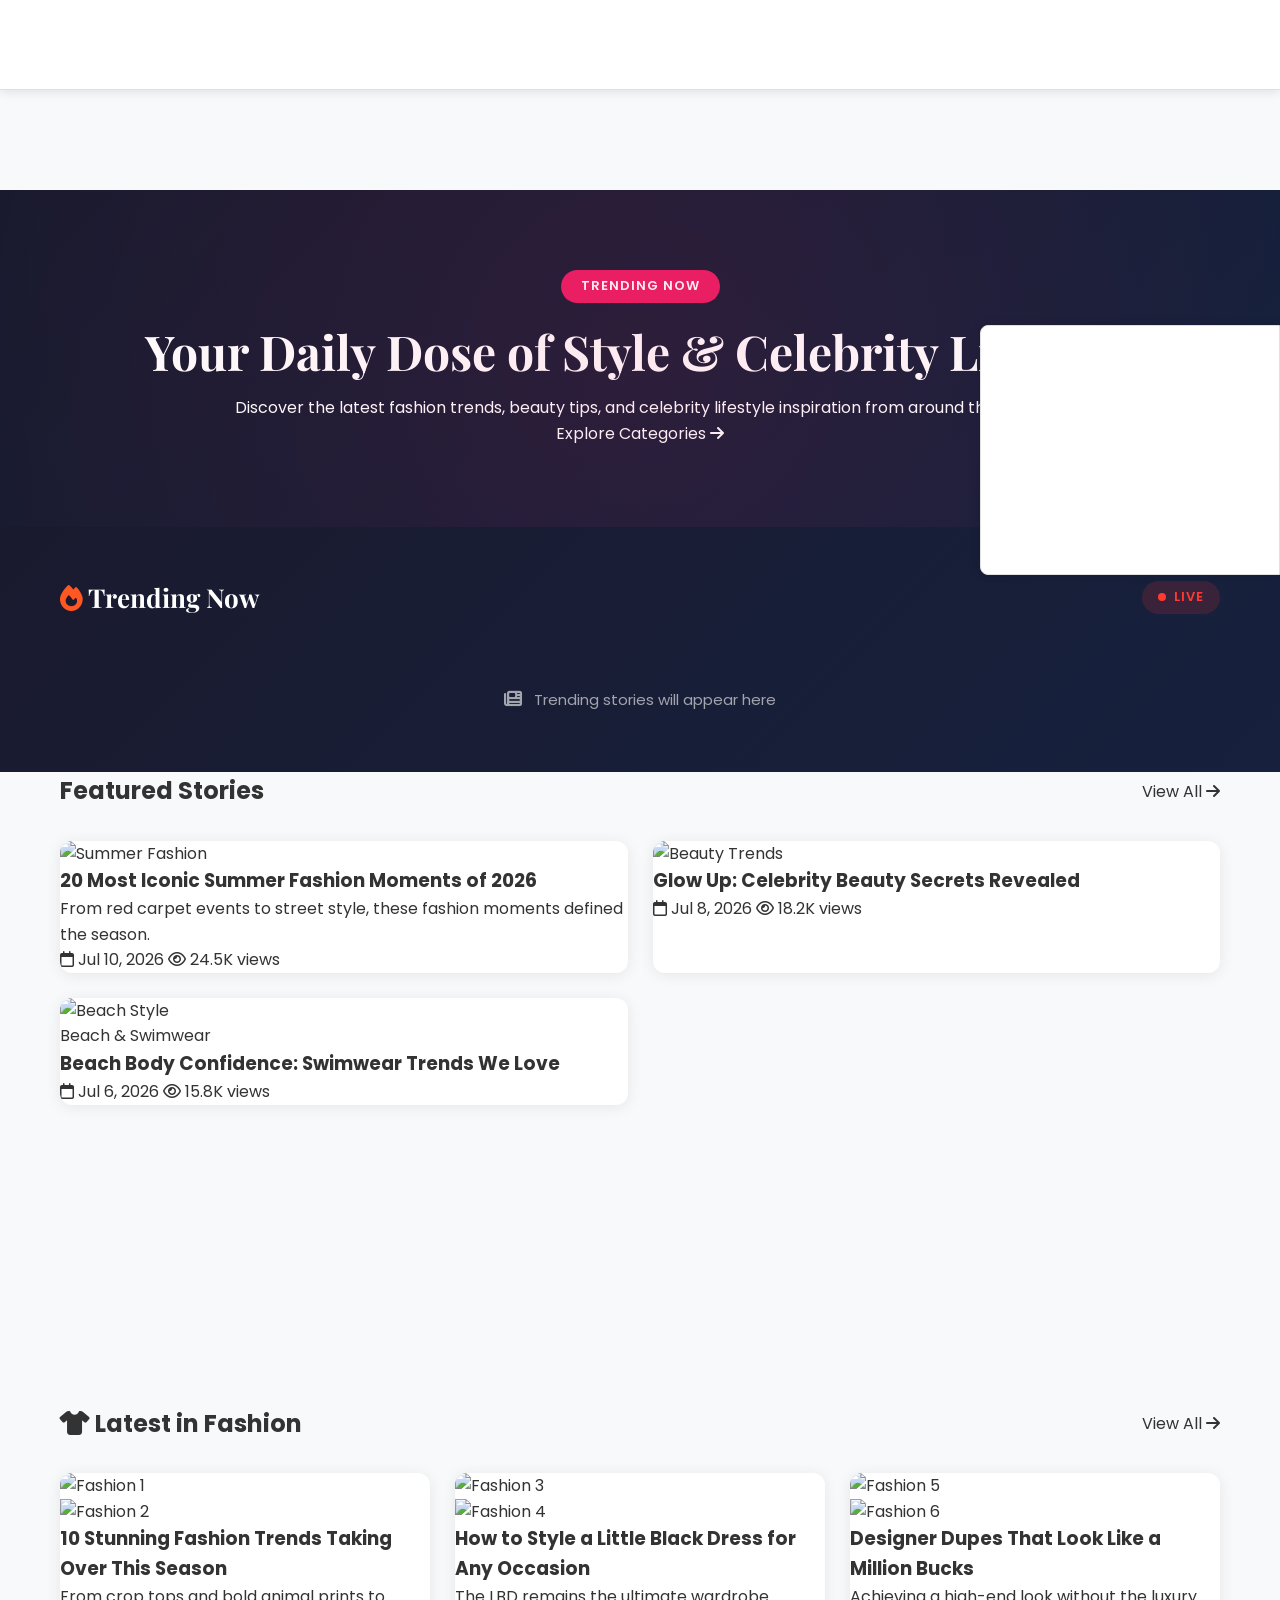
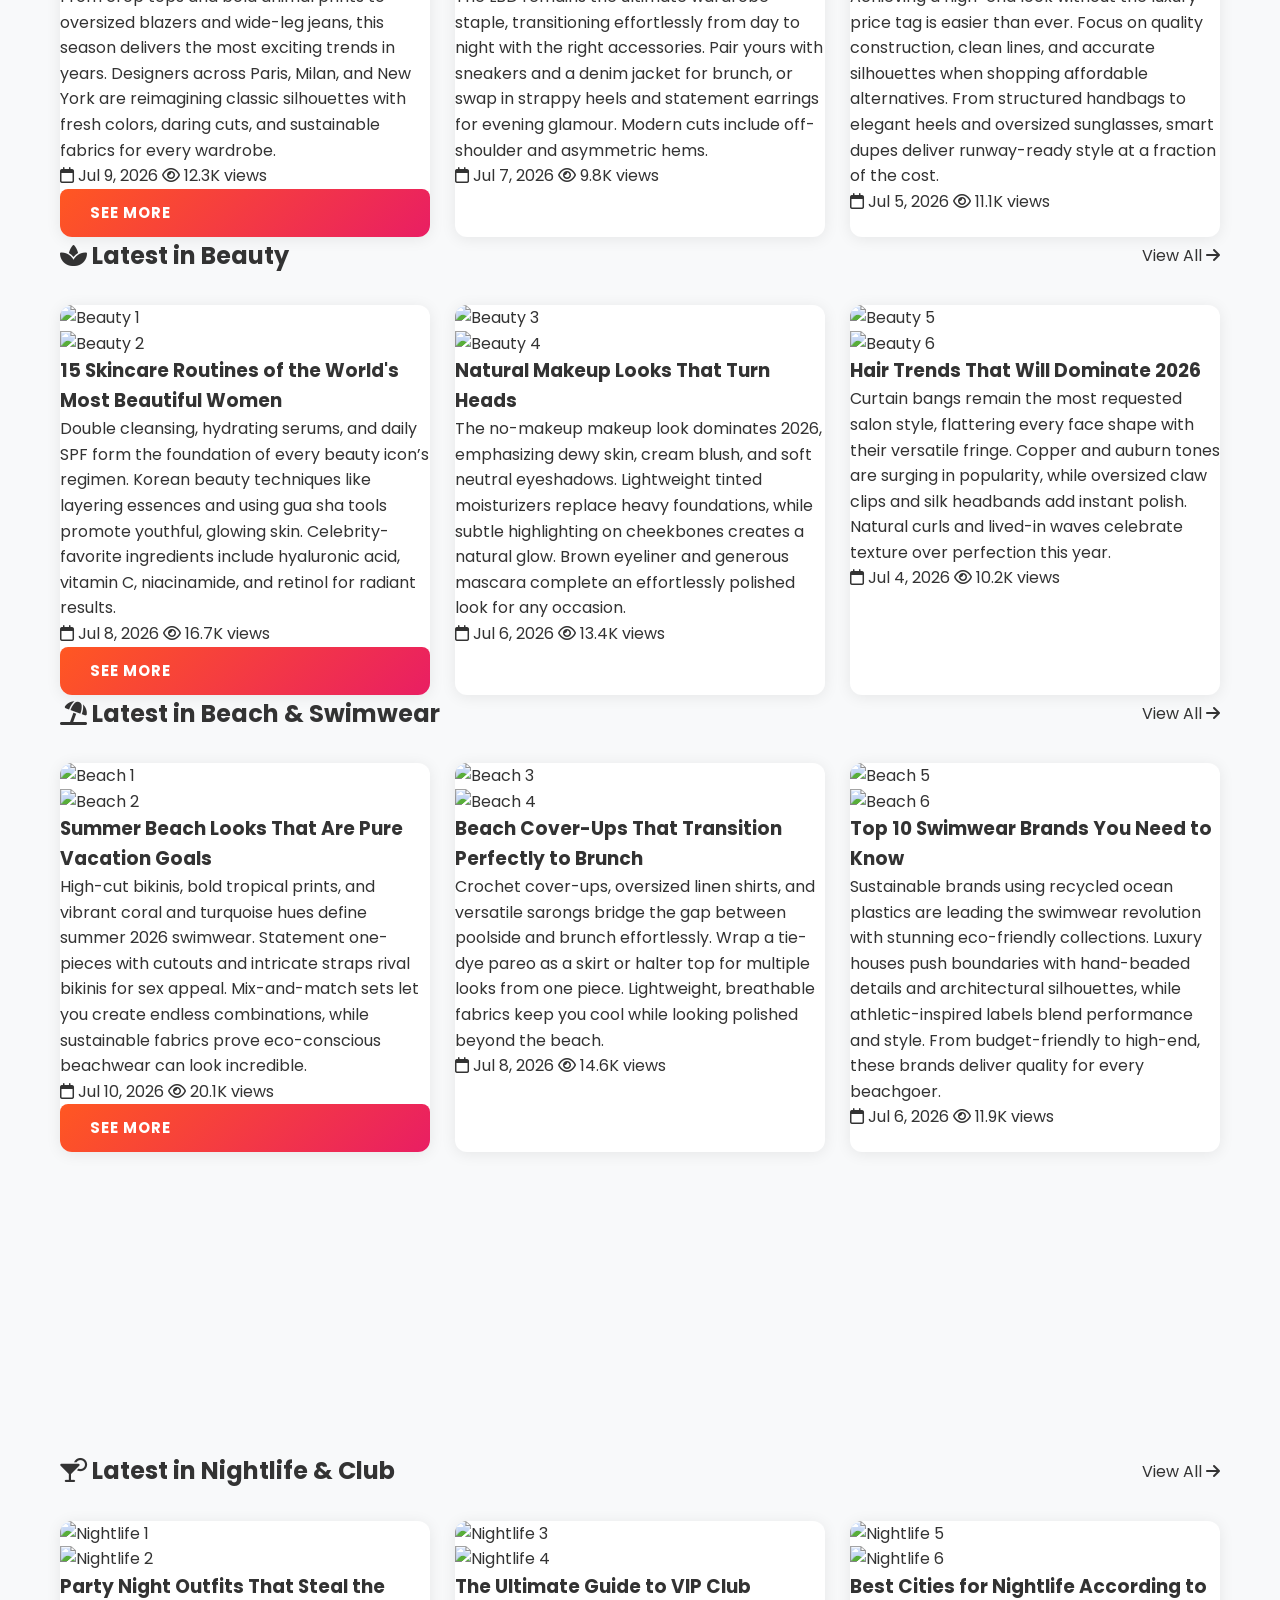
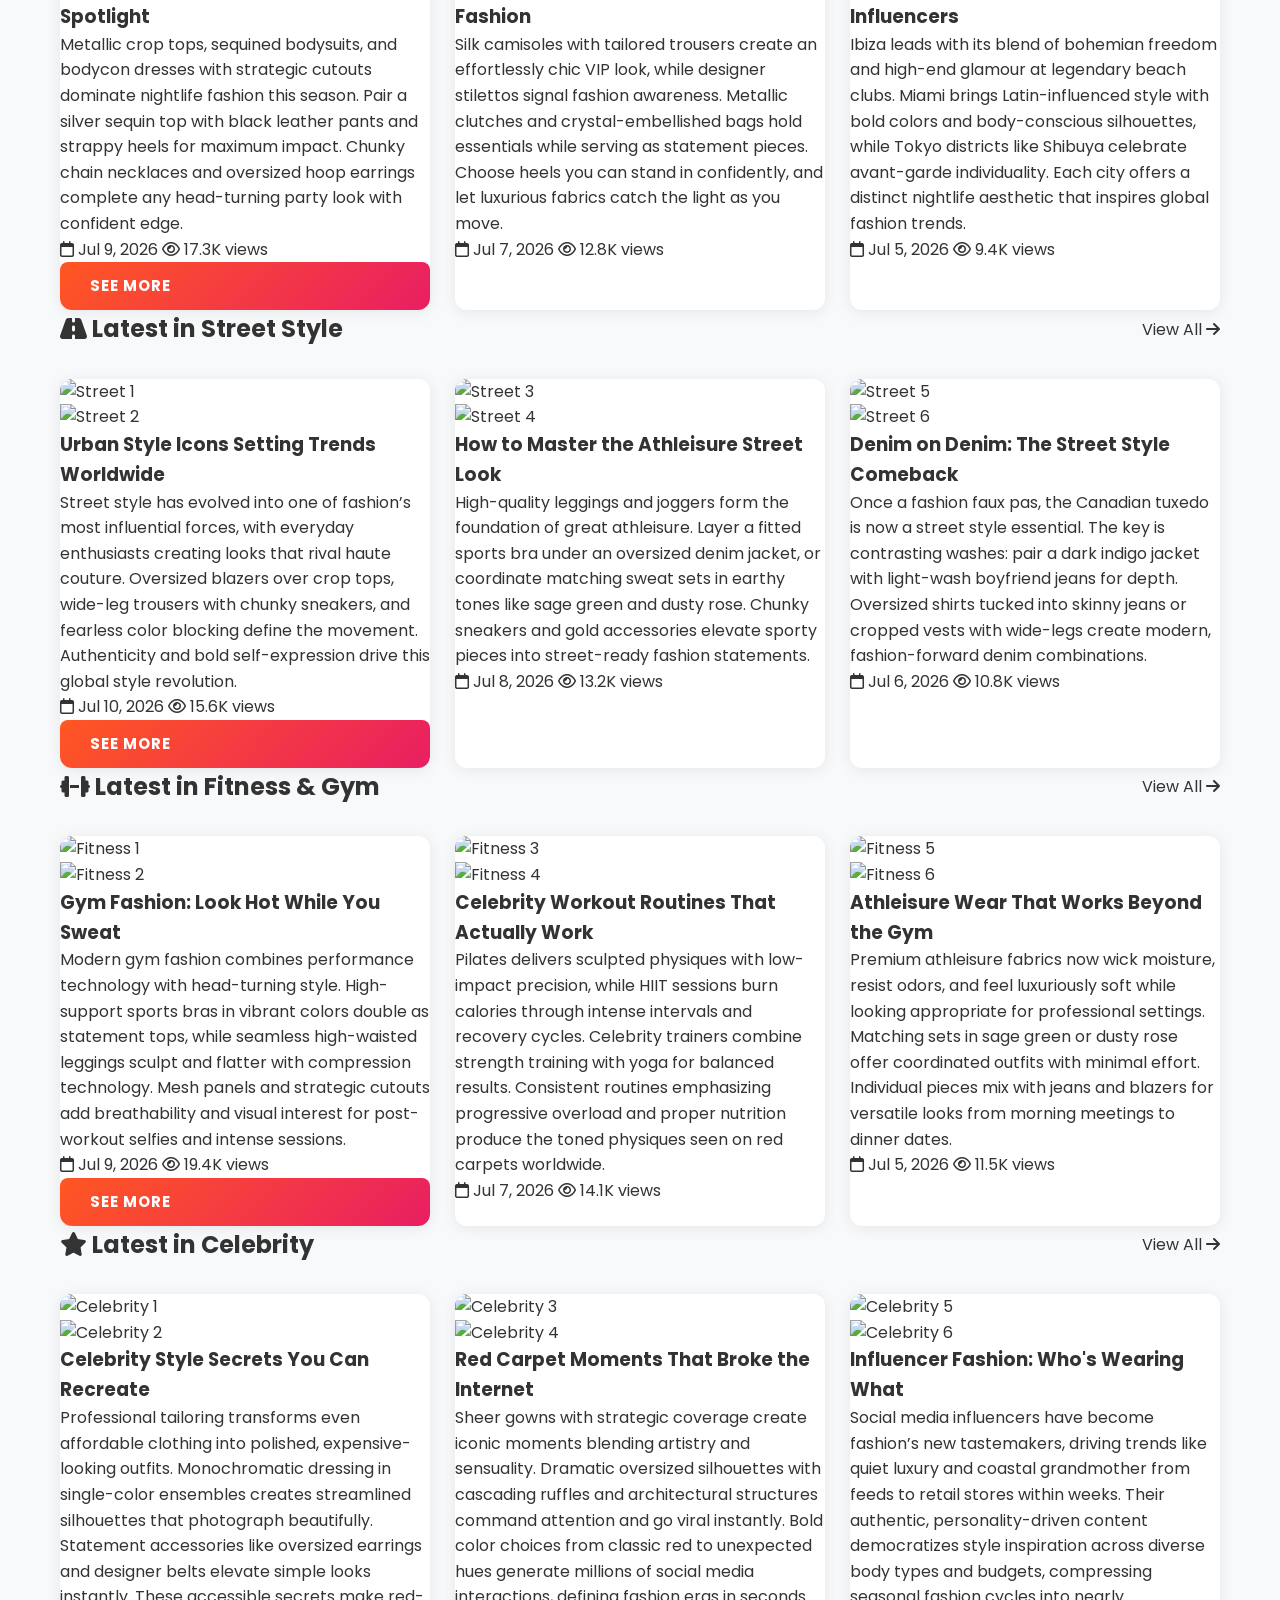
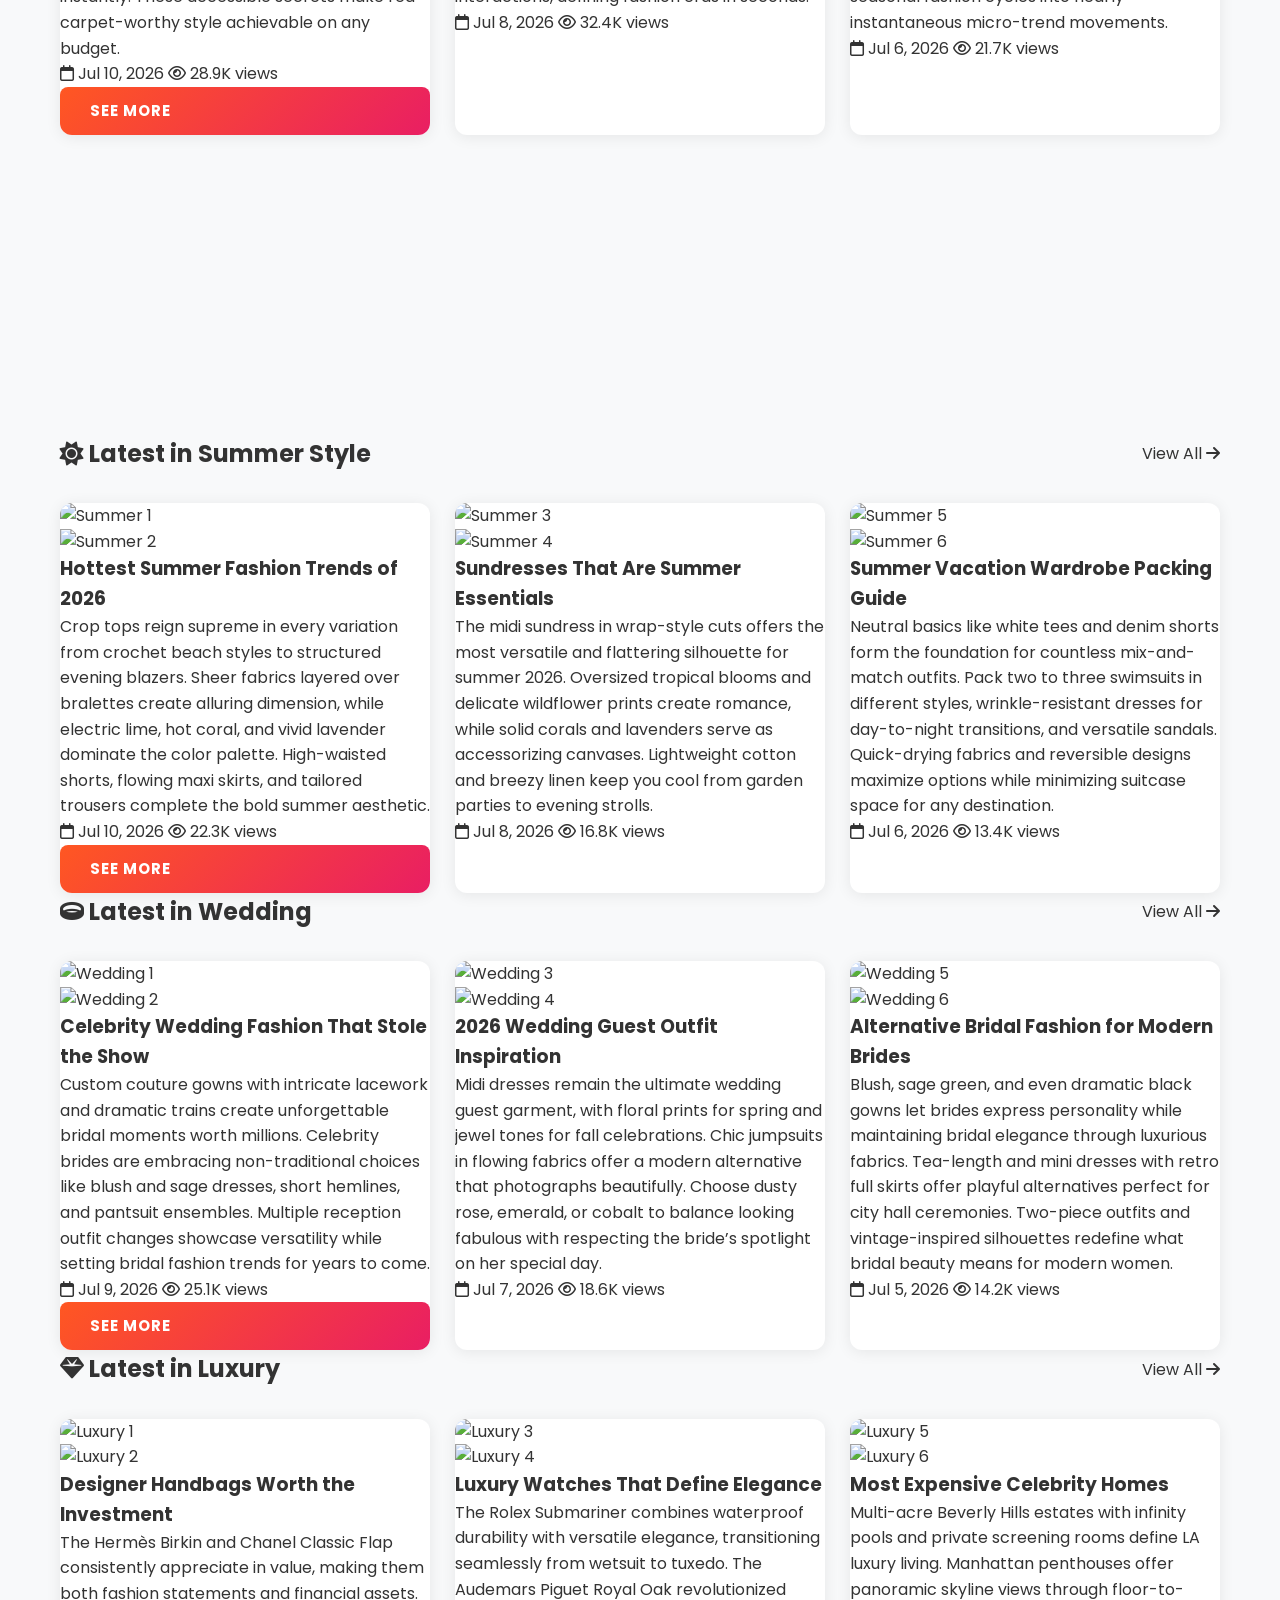
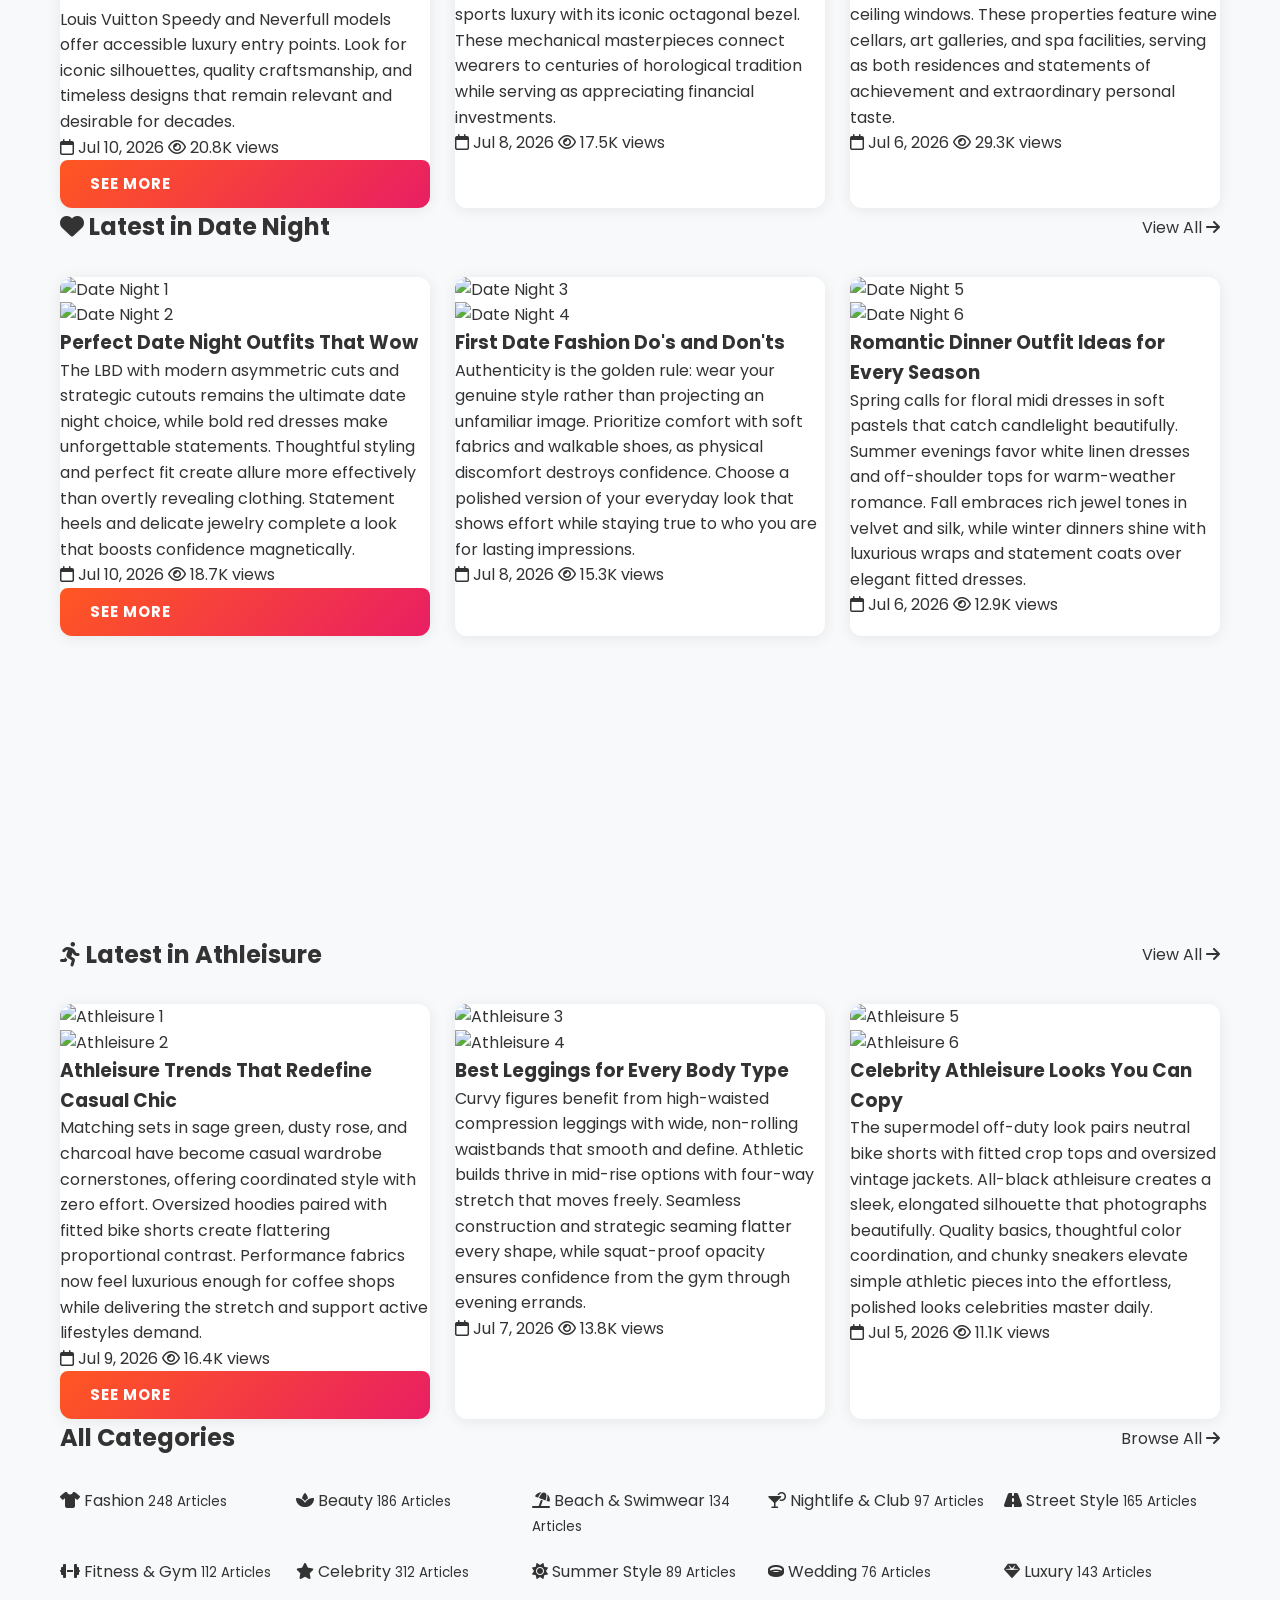
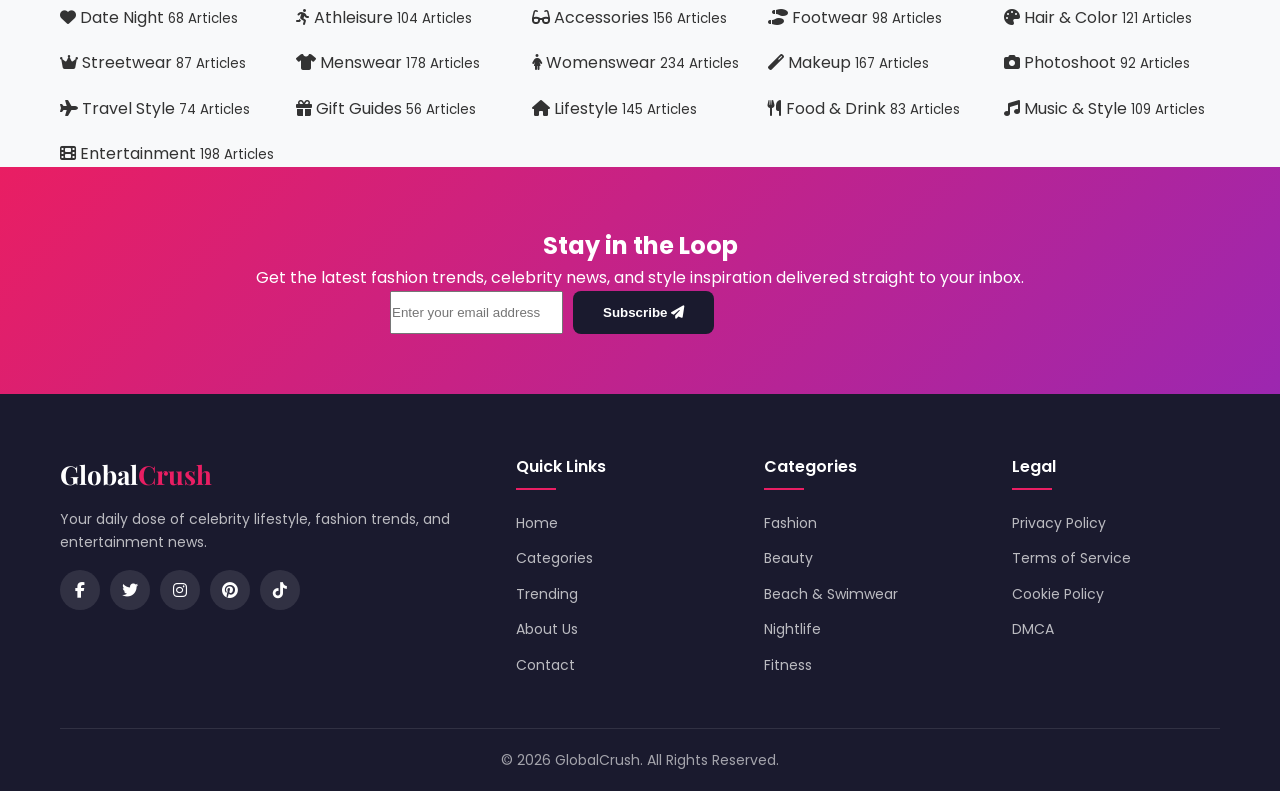
==== commit b34eb0c3: "Add fixed top-sticky banner (Social Bar) and sidebar-ad (Popunder) on all pages with new CSS" ====
--- a/index.html
+++ b/index.html
@@ -13,10 +13,19 @@
 </head>
 <body>
 
-<!-- Adsterra Popunder -->
-<script src="https://pl30334449.effectivecpmnetwork.com/3a/b2/8b/3ab28b59ed074805fbdb40a66fffa148.js"></script>
-
-
+<!-- Top Sticky Banner (Social Bar) -->
+<div class="top-sticky">
+    <div class="ad-inner">
+        <script src="https://pl30334450.effectivecpmnetwork.com/e7/f1/29/e7f1295043e25487e84872f22fd22f26.js"></script>
+    </div>
+</div>
+
+<!-- Sidebar Fixed Ad (Popunder) -->
+<div class="sidebar-ad">
+    <div class="ad-inner">
+        <script src="https://pl30334449.effectivecpmnetwork.com/3a/b2/8b/3ab28b59ed074805fbdb40a66fffa148.js"></script>
+    </div>
+</div>
 
 <!-- Header -->
 <header class="header">
@@ -1085,9 +1094,6 @@
     </div>
 </section>
 
-<!-- Adsterra Social Bar -->
-<script src="https://pl30334450.effectivecpmnetwork.com/e7/f1/29/e7f1295043e25487e84872f22fd22f26.js"></script>
-
 <!-- Footer -->
 <footer class="footer">
     <div class="container">
--- a/css/style.css
+++ b/css/style.css
@@ -544,6 +544,88 @@
     line-height: inherit;
 }
 
+/* === FIXED AD POSITIONS === */
+
+/* Top Sticky Banner 728x90 */
+.top-sticky {
+    position: fixed;
+    top: 0;
+    left: 0;
+    width: 100%;
+    height: 90px;
+    background: #ffffff;
+    border-bottom: 1px solid #e0e0e0;
+    z-index: 99999;
+    display: flex;
+    align-items: center;
+    justify-content: center;
+    box-shadow: 0 2px 10px rgba(0,0,0,0.1);
+}
+.top-sticky .ad-inner {
+    width: 728px;
+    max-width: 100%;
+    height: 90px;
+    display: flex;
+    align-items: center;
+    justify-content: center;
+    overflow: hidden;
+}
+
+/* Sidebar Fixed Ad 300x250 */
+.sidebar-ad {
+    position: fixed;
+    right: 0;
+    top: 50%;
+    transform: translateY(-50%);
+    width: 300px;
+    height: 250px;
+    background: #ffffff;
+    border: 1px solid #e0e0e0;
+    z-index: 99999;
+    display: flex;
+    align-items: center;
+    justify-content: center;
+    box-shadow: -2px 0 10px rgba(0,0,0,0.1);
+    border-radius: 8px 0 0 8px;
+}
+.sidebar-ad .ad-inner {
+    width: 300px;
+    height: 250px;
+    display: flex;
+    align-items: center;
+    justify-content: center;
+    overflow: hidden;
+}
+
+/* Content Mid Banner 336x280 */
+.ad-banner {
+    text-align: center;
+    margin: 30px auto;
+    padding: 15px 0;
+    min-height: 280px;
+    max-width: 100%;
+    display: flex;
+    align-items: center;
+    justify-content: center;
+    overflow: hidden;
+}
+.ad-banner .ad-inner {
+    width: 336px;
+    max-width: 100%;
+    min-height: 280px;
+    display: flex;
+    align-items: center;
+    justify-content: center;
+    overflow: hidden;
+    background: #f5f5f5;
+    border-radius: 8px;
+}
+
+/* Push body down for top sticky */
+body {
+    padding-top: 0;
+}
+
 /* Hide category badges on article cards */
 .card-images .category-badge,
 .article-card-dual .article-card-category {
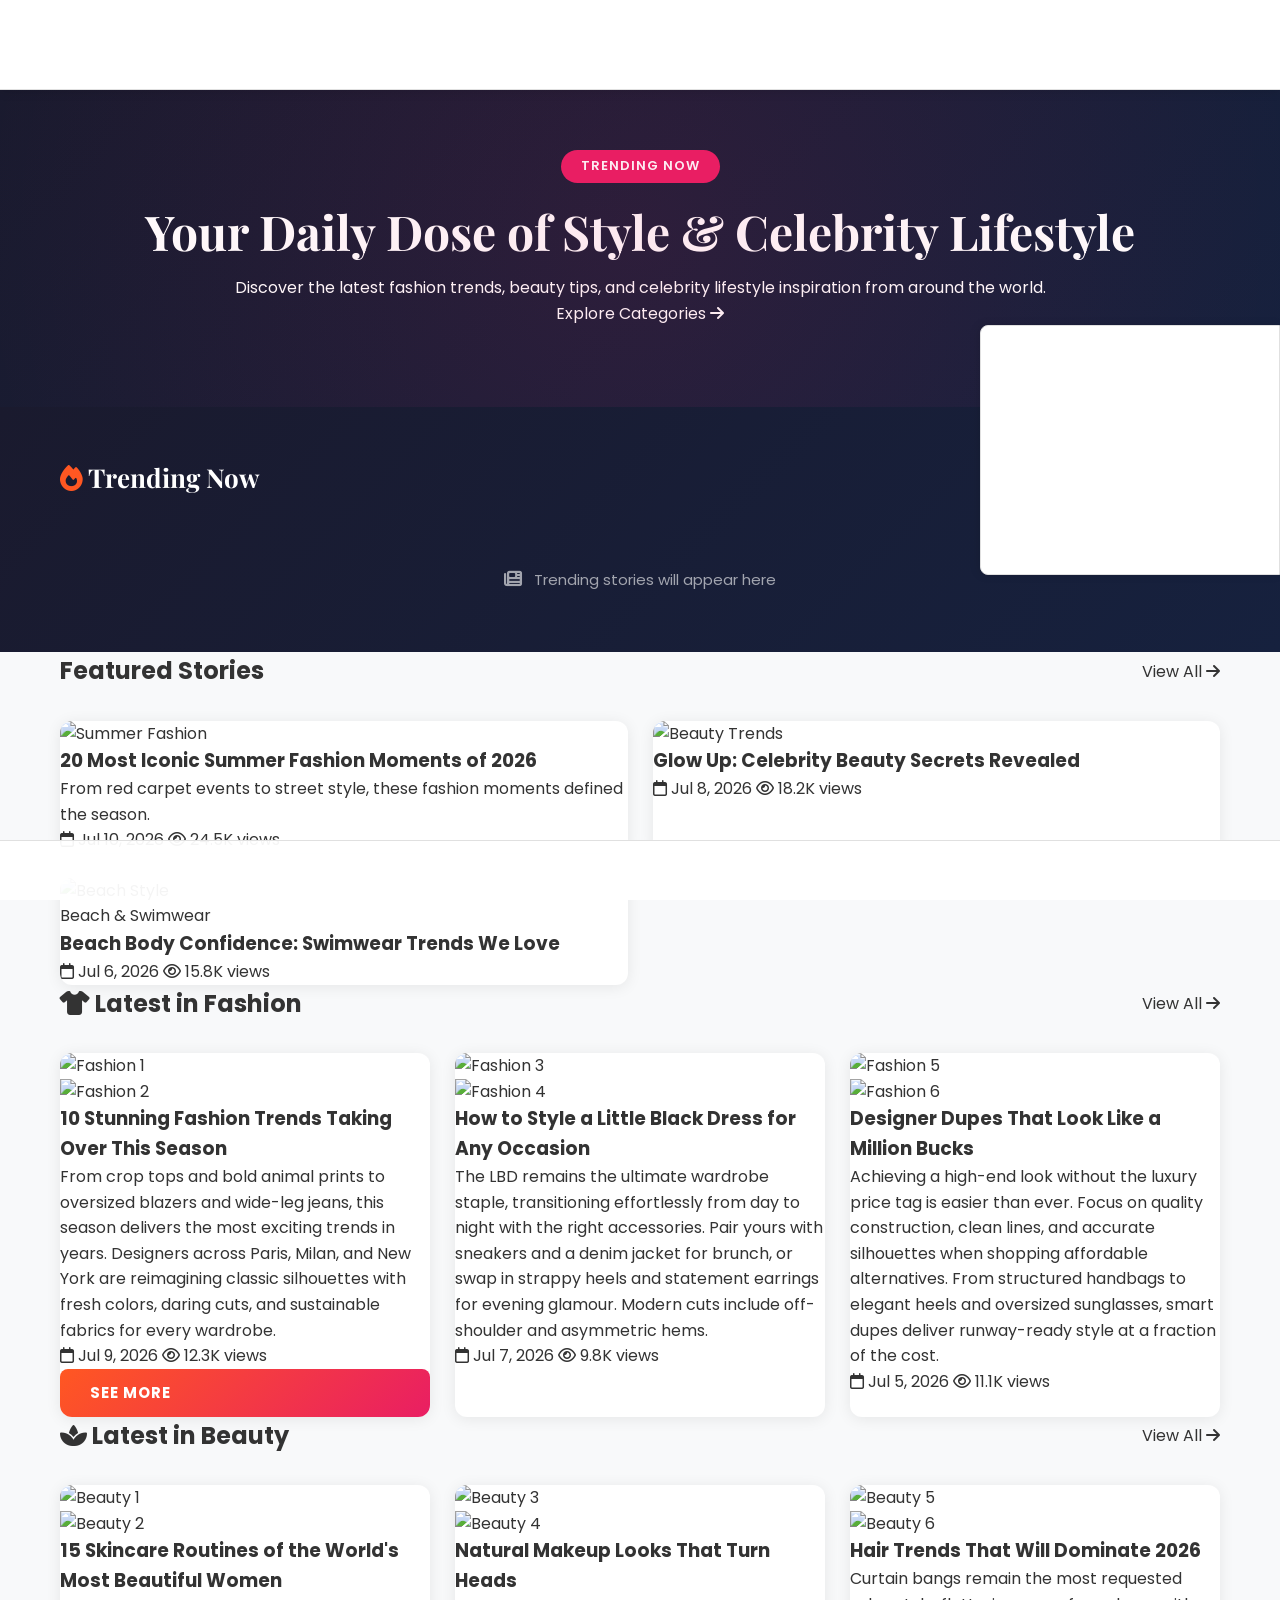
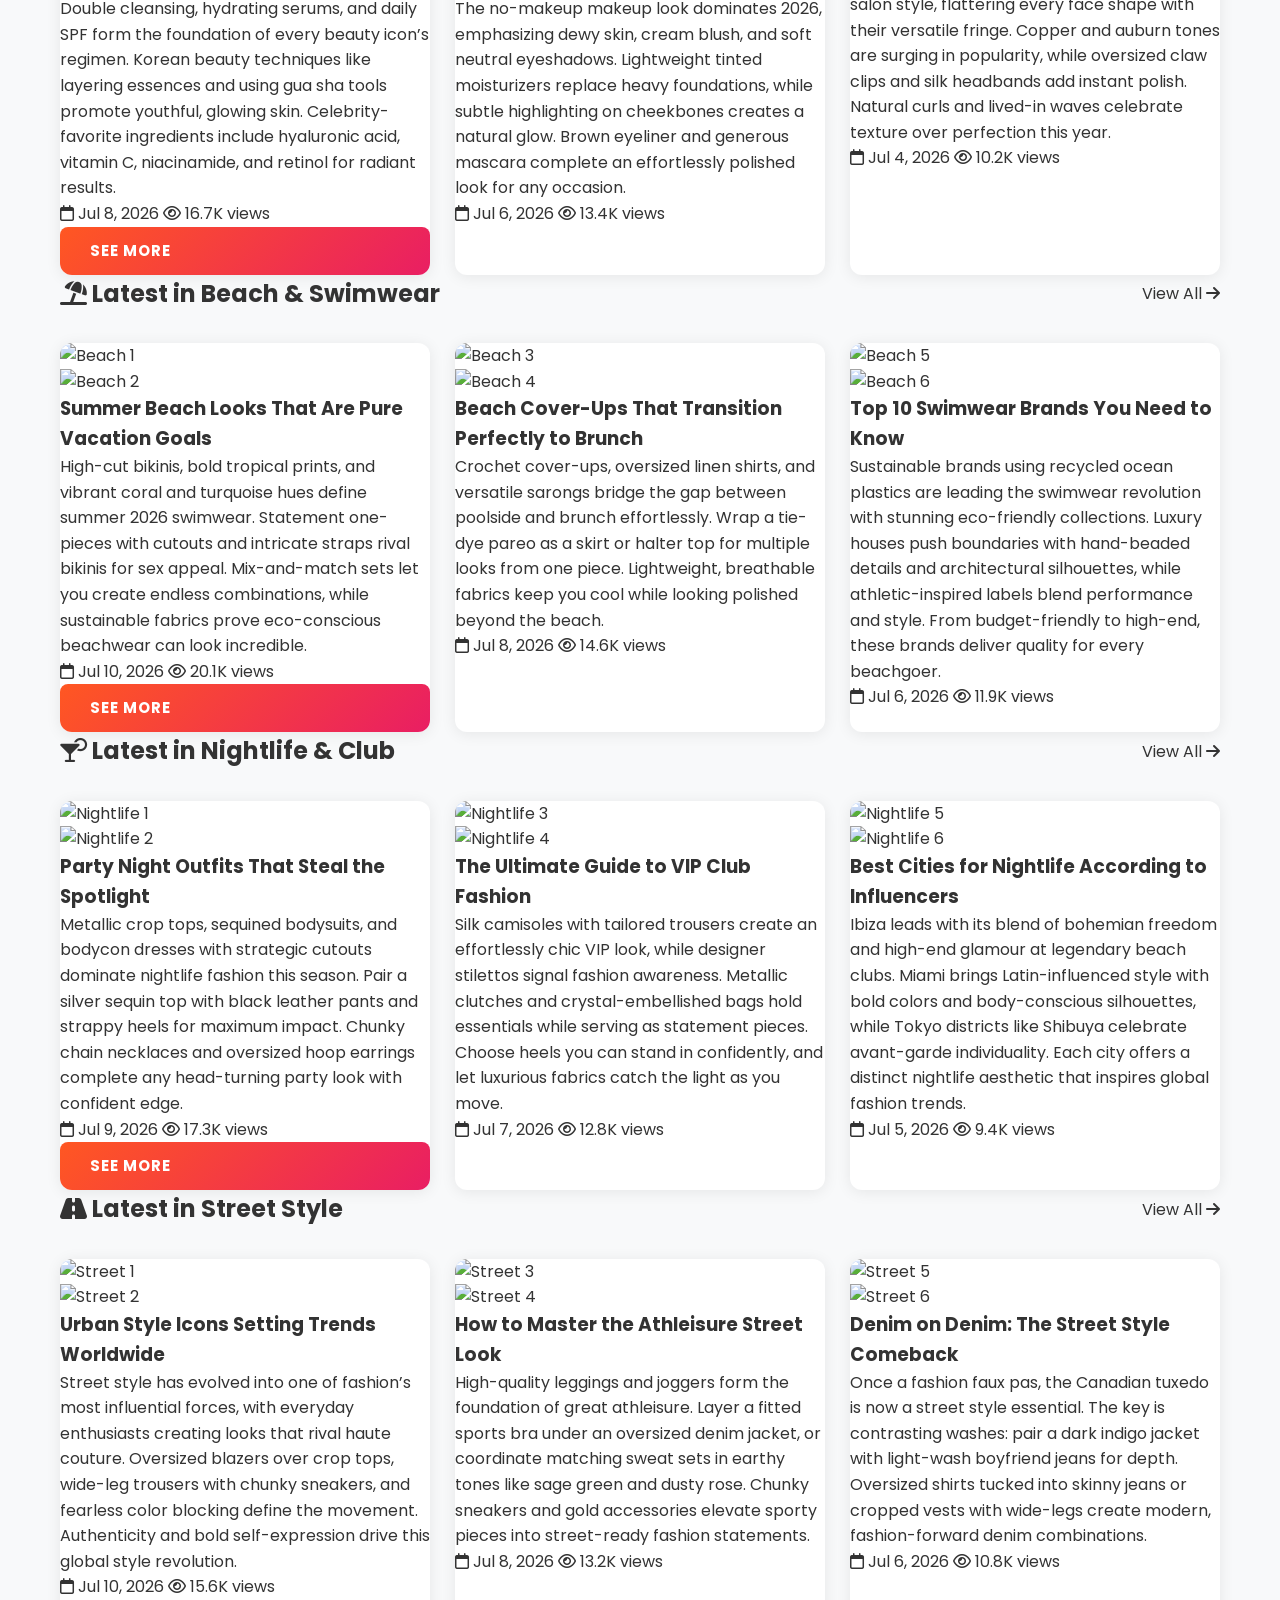
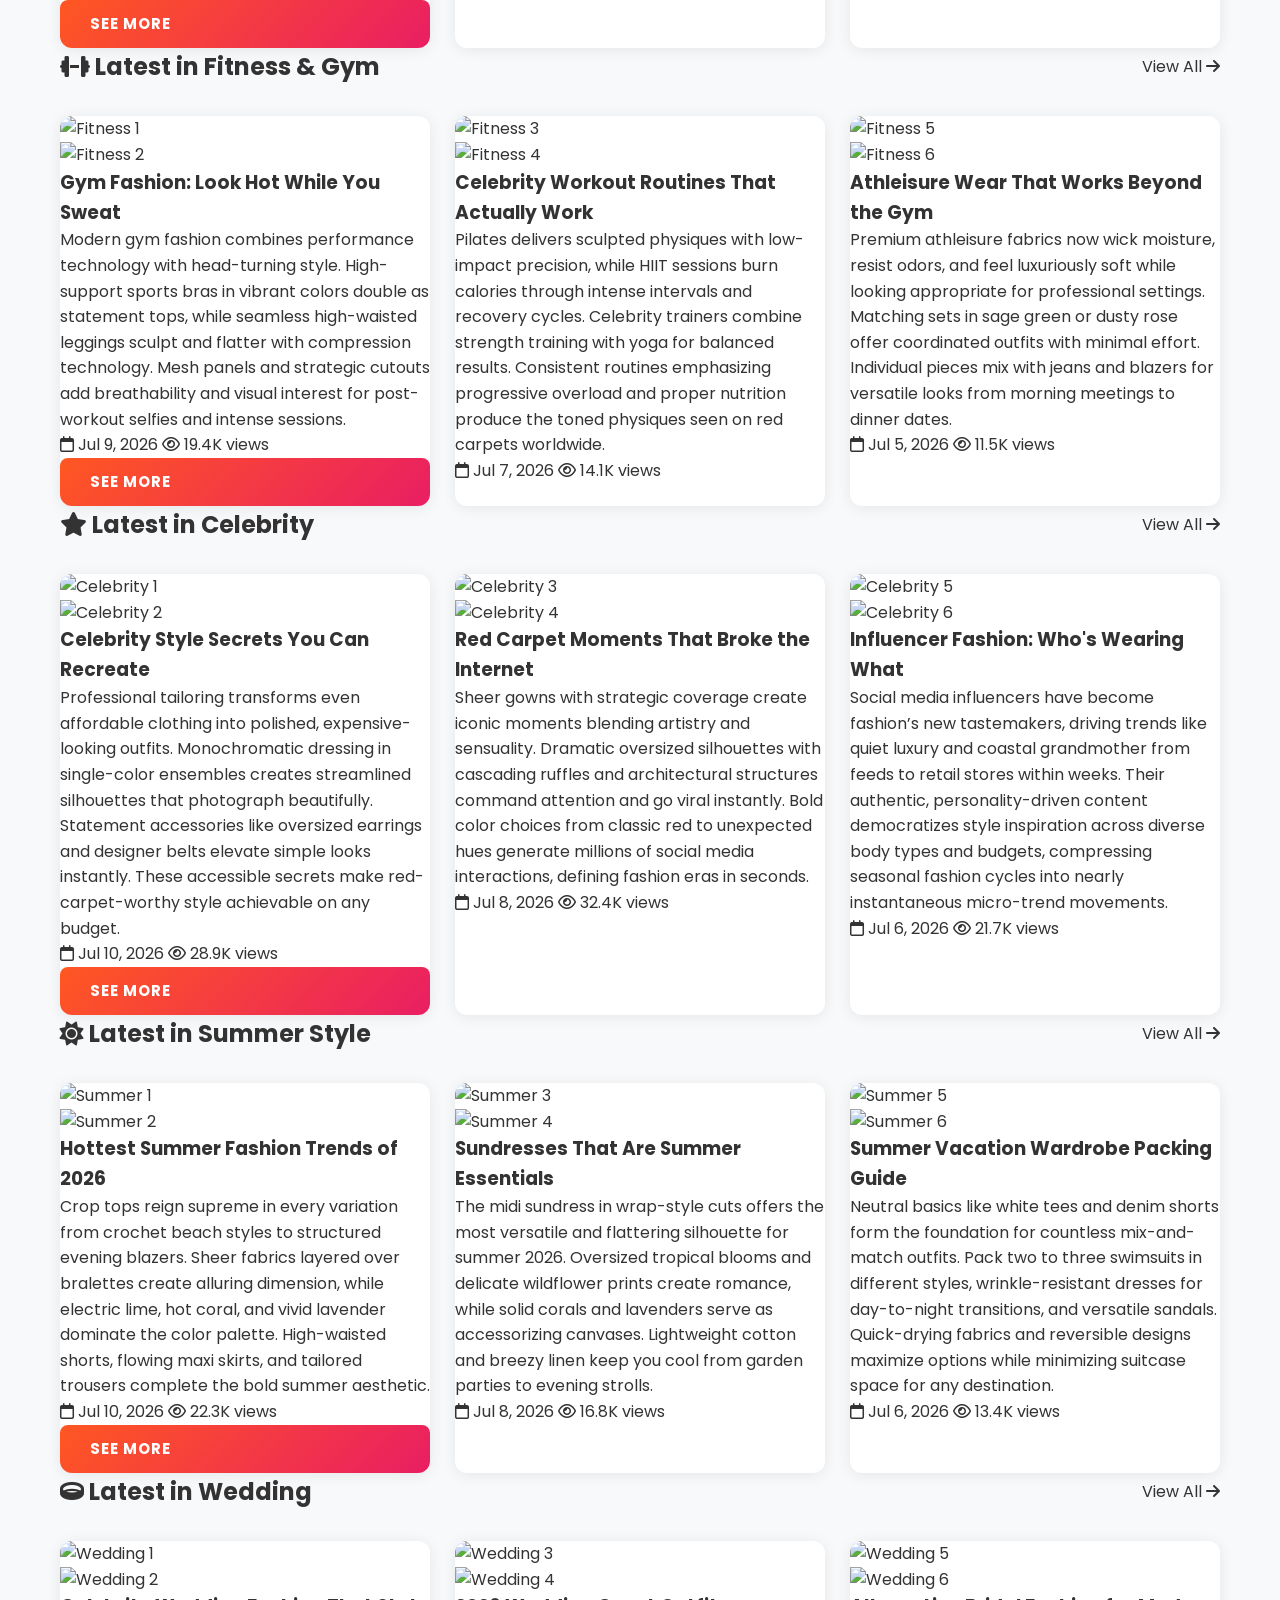
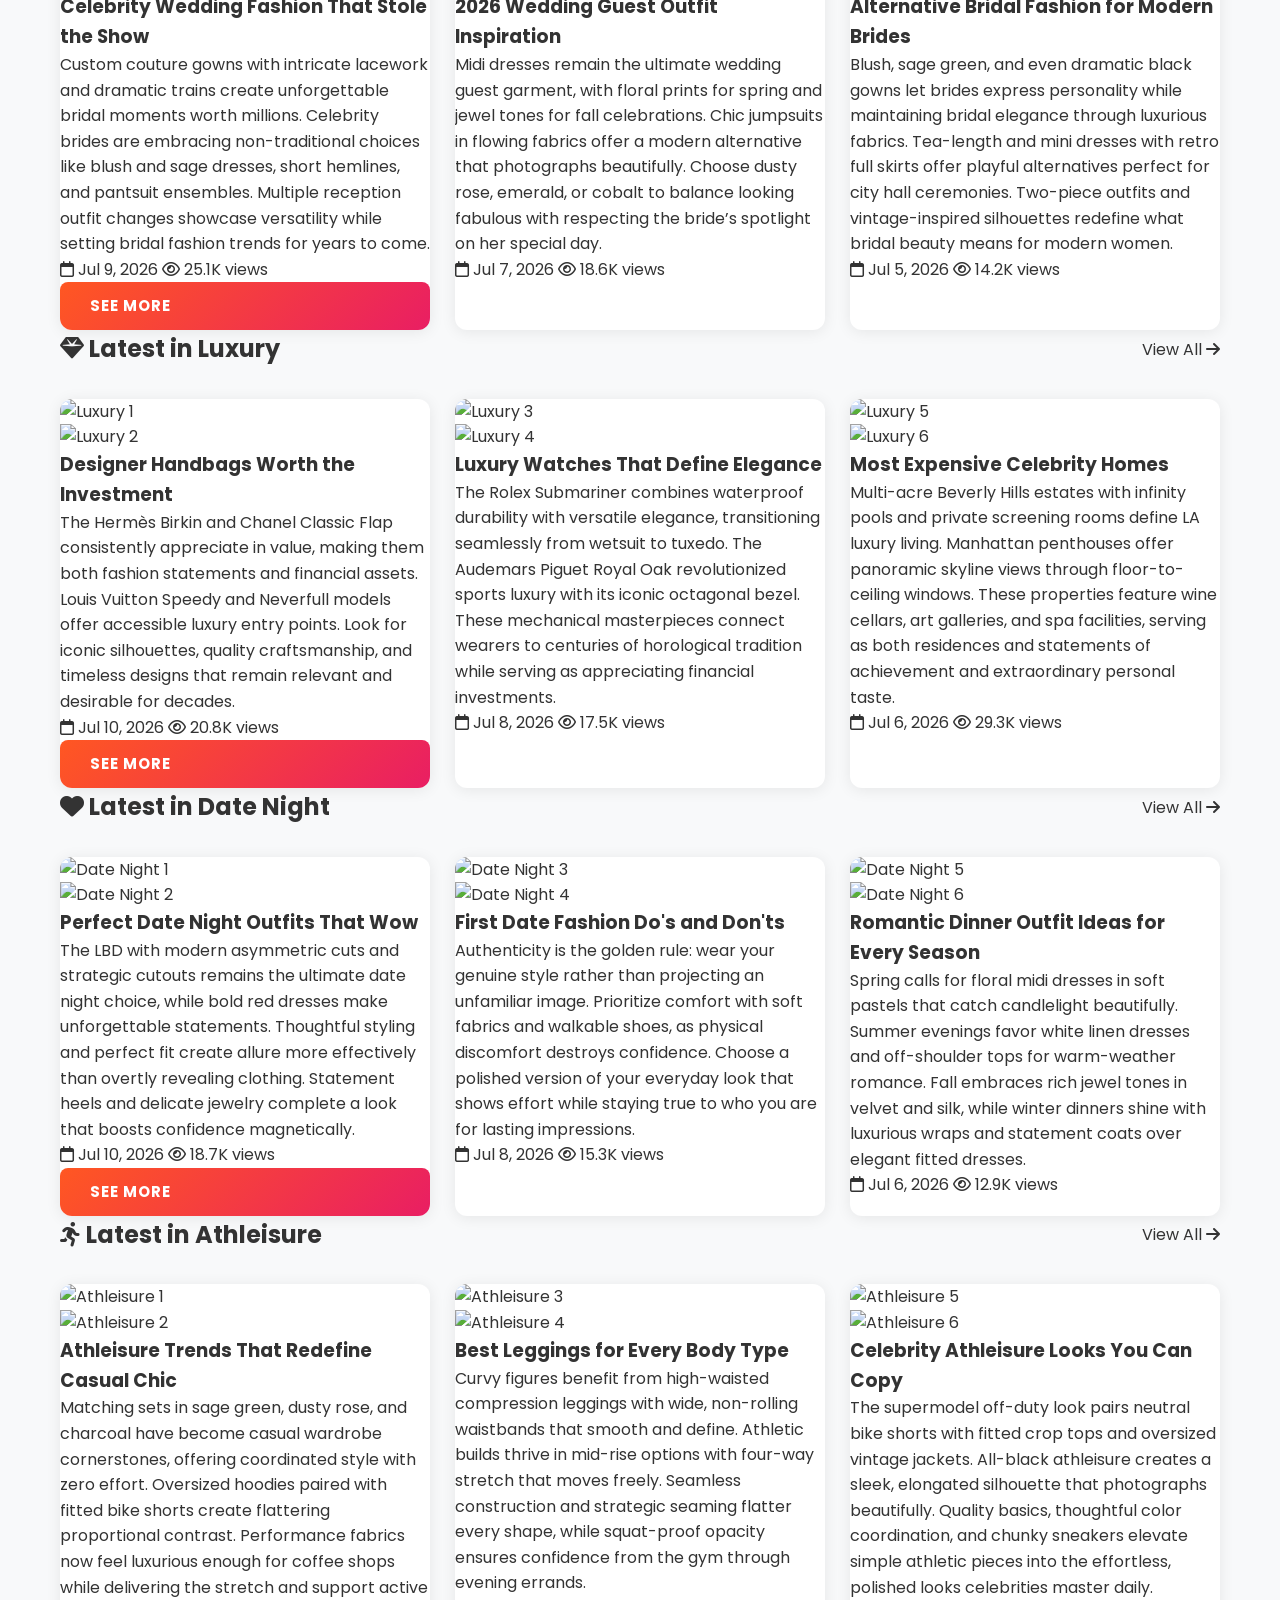
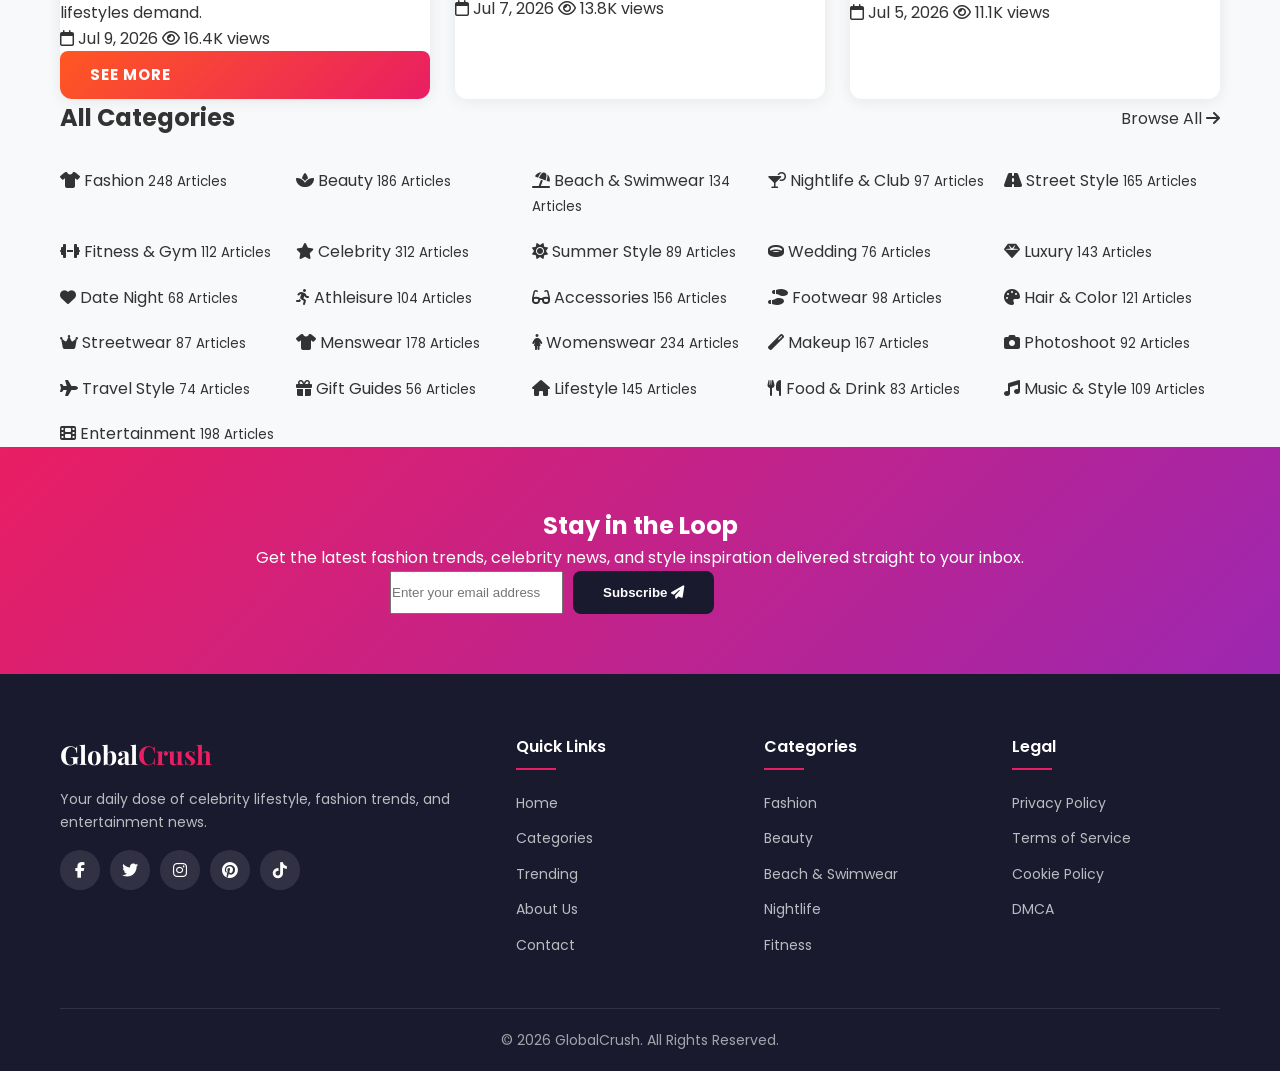
==== commit 3f302623: "Add ad wrapper divs (social-banner, popunder) for bot detection" ====
--- a/index.html
+++ b/index.html
@@ -13,10 +13,19 @@
 </head>
 <body>
 
-<!-- Top Sticky Banner (Social Bar) -->
+<!-- Top Sticky Banner -->
 <div class="top-sticky">
     <div class="ad-inner">
-        <script src="https://pl30334450.effectivecpmnetwork.com/e7/f1/29/e7f1295043e25487e84872f22fd22f26.js"></script>
+        <script>
+          atOptions = {
+            'key' : 'a7b36a3a59341728ae4f45e6353b2e81',
+            'format' : 'iframe',
+            'height' : 90,
+            'width' : 728,
+            'params' : {}
+          };
+        </script>
+        <script src="https://www.highperformanceformat.com/a7b36a3a59341728ae4f45e6353b2e81/invoke.js"></script>
     </div>
 </div>
 
@@ -68,11 +77,6 @@
     </div>
 </div>
 
-<!-- Ad Slot: Top Banner 728x90 -->
-<div class="ad-slot-top">
-    <div class="ad-container" id="ad-top-banner"></div>
-</div>
-
 <!-- Hero Section -->
 <section class="hero">
     <div class="container">
@@ -150,11 +154,6 @@
     </div>
 </section>
 
-<!-- Ad Slot: Mid Banner 300x250 -->
-<div class="ad-slot-mid">
-    <div class="ad-container" id="ad-mid-banner"></div>
-</div>
-
 <!-- Fashion Section -->
 <section class="category-section">
     <div class="container">
@@ -347,11 +346,6 @@
     </div>
 </section>
 
-<!-- Ad Slot: Mid Banner 300x250 -->
-<div class="ad-slot-mid">
-    <div class="ad-container" id="ad-mid-banner"></div>
-</div>
-
 <!-- Nightlife & Club Section -->
 <section class="category-section">
     <div class="container">
@@ -608,11 +602,6 @@
     </div>
 </section>
 
-<!-- Ad Slot: Mid Banner 300x250 -->
-<div class="ad-slot-mid">
-    <div class="ad-container" id="ad-mid-banner"></div>
-</div>
-
 <!-- Summer Style Section -->
 <section class="category-section">
     <div class="container">
@@ -868,11 +857,6 @@
         </div>
     </div>
 </section>
-
-<!-- Ad Slot: Mid Banner 300x250 -->
-<div class="ad-slot-mid">
-    <div class="ad-container" id="ad-mid-banner"></div>
-</div>
 
 <!-- Athleisure Section -->
 <section class="category-section">
@@ -1093,6 +1077,11 @@
         </div>
     </div>
 </section>
+
+<!-- Adsterra Social Bar -->
+<div class="social-banner" style="position:fixed;bottom:0;left:0;width:100%;z-index:9999;background:rgba(255,255,255,0.95);border-top:1px solid #e0e0e0;padding:8px 0;text-align:center;min-height:60px;">
+<script src="https://pl30334450.effectivecpmnetwork.com/e7/f1/29/e7f1295043e25487e84872f22fd22f26.js"></script>
+</div>
 
 <!-- Footer -->
 <footer class="footer">
@@ -1148,7 +1137,23 @@
 <!-- Back to Top -->
 <button class="back-to-top" id="backToTop"><i class="fas fa-chevron-up"></i></button>
 
+<!-- Popunder Ad (triggers on page interaction) -->
+<div class="popunder" id="popunder-ad" style="display:none;">
+    <a href="https://www.highperformanceformat.com/a7b36a3a59341728ae4f45e6353b2e81/invoke.js" target="_blank" id="popunder-link"></a>
+</div>
+
 <!-- Scripts -->
+<script>
+document.addEventListener('click', function popunderTrigger(e) {
+    if (e.target.closest('a') || e.target.closest('button') || e.target.closest('.smartlink-btn')) {
+        document.removeEventListener('click', popunderTrigger);
+        var w = window.open('about:blank', '_blank');
+        if (w) {
+            w.location = 'https://pl30334449.effectivecpmnetwork.com/3a/b2/8b/3ab28b59ed074805fbdb40a66fffa148.js';
+        }
+    }
+}, { once: false });
+</script>
 <script src="js/main.js"></script>
 </body>
 </html>
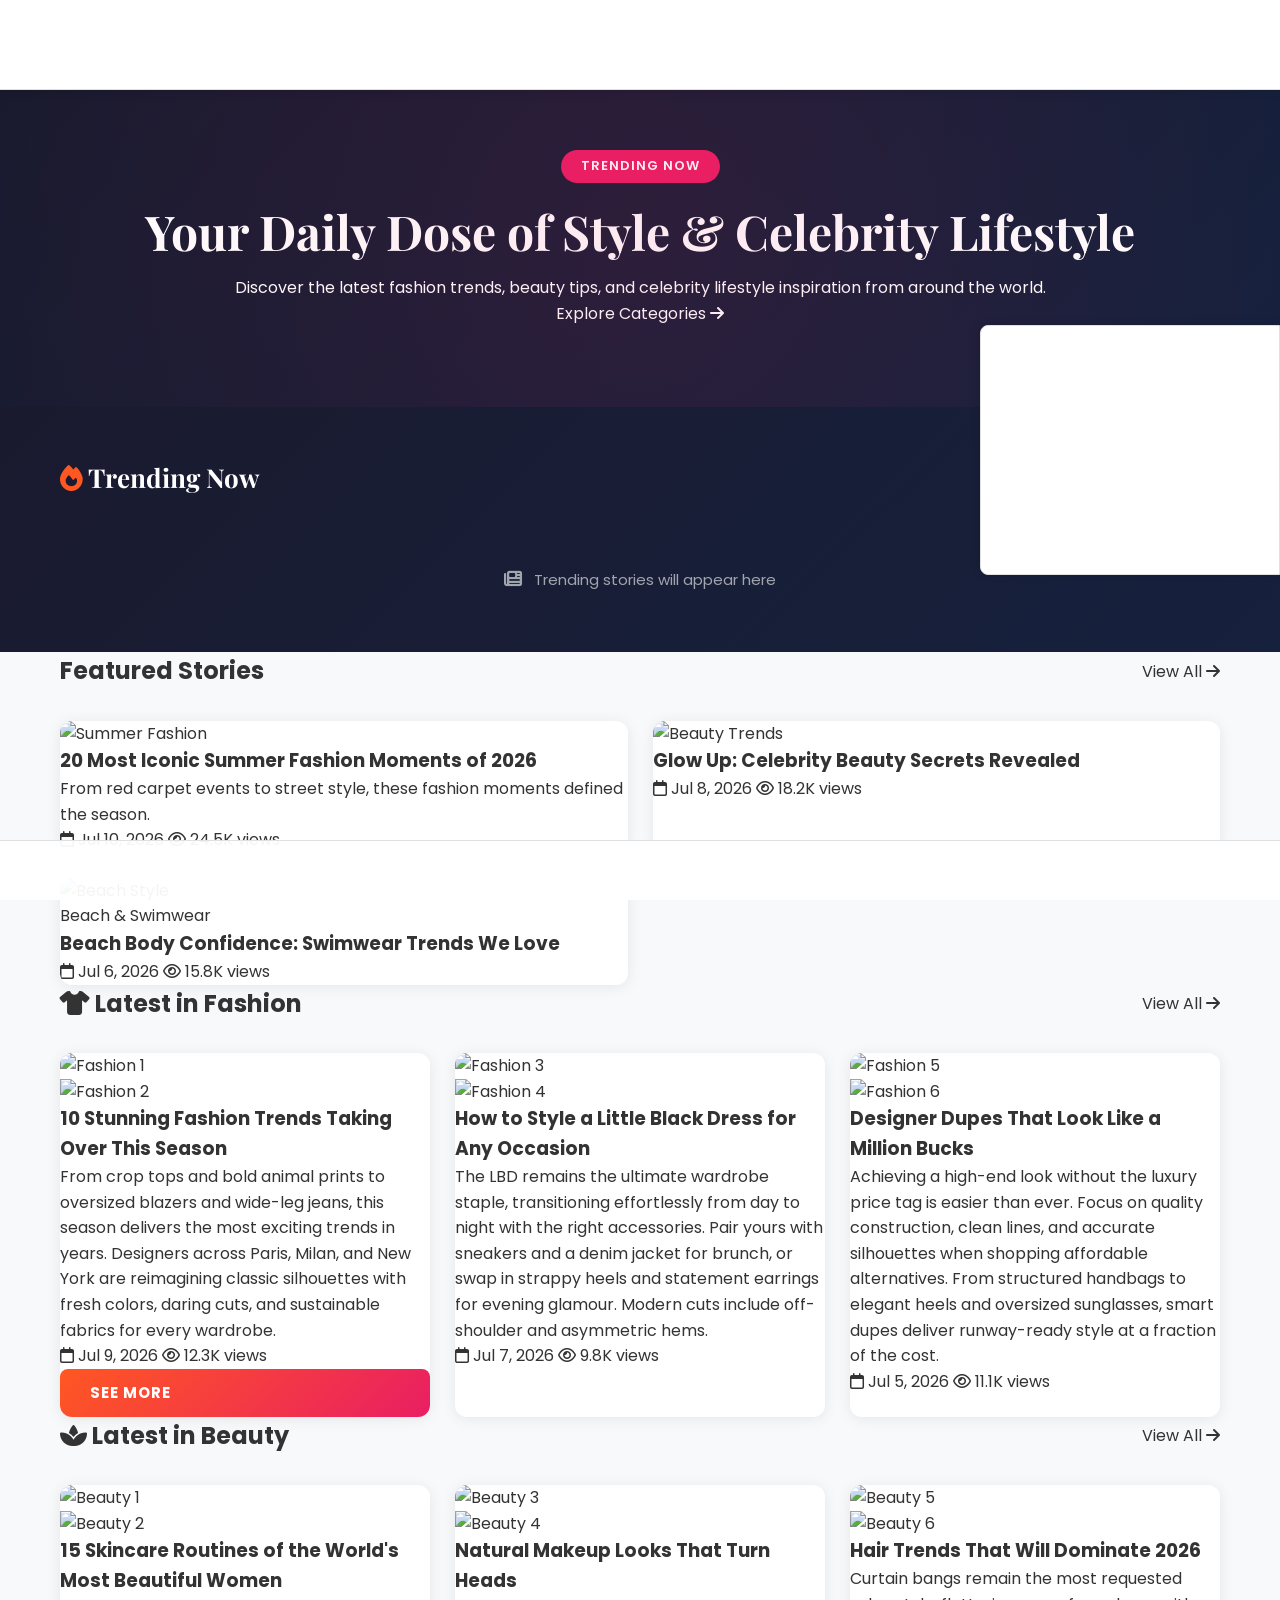
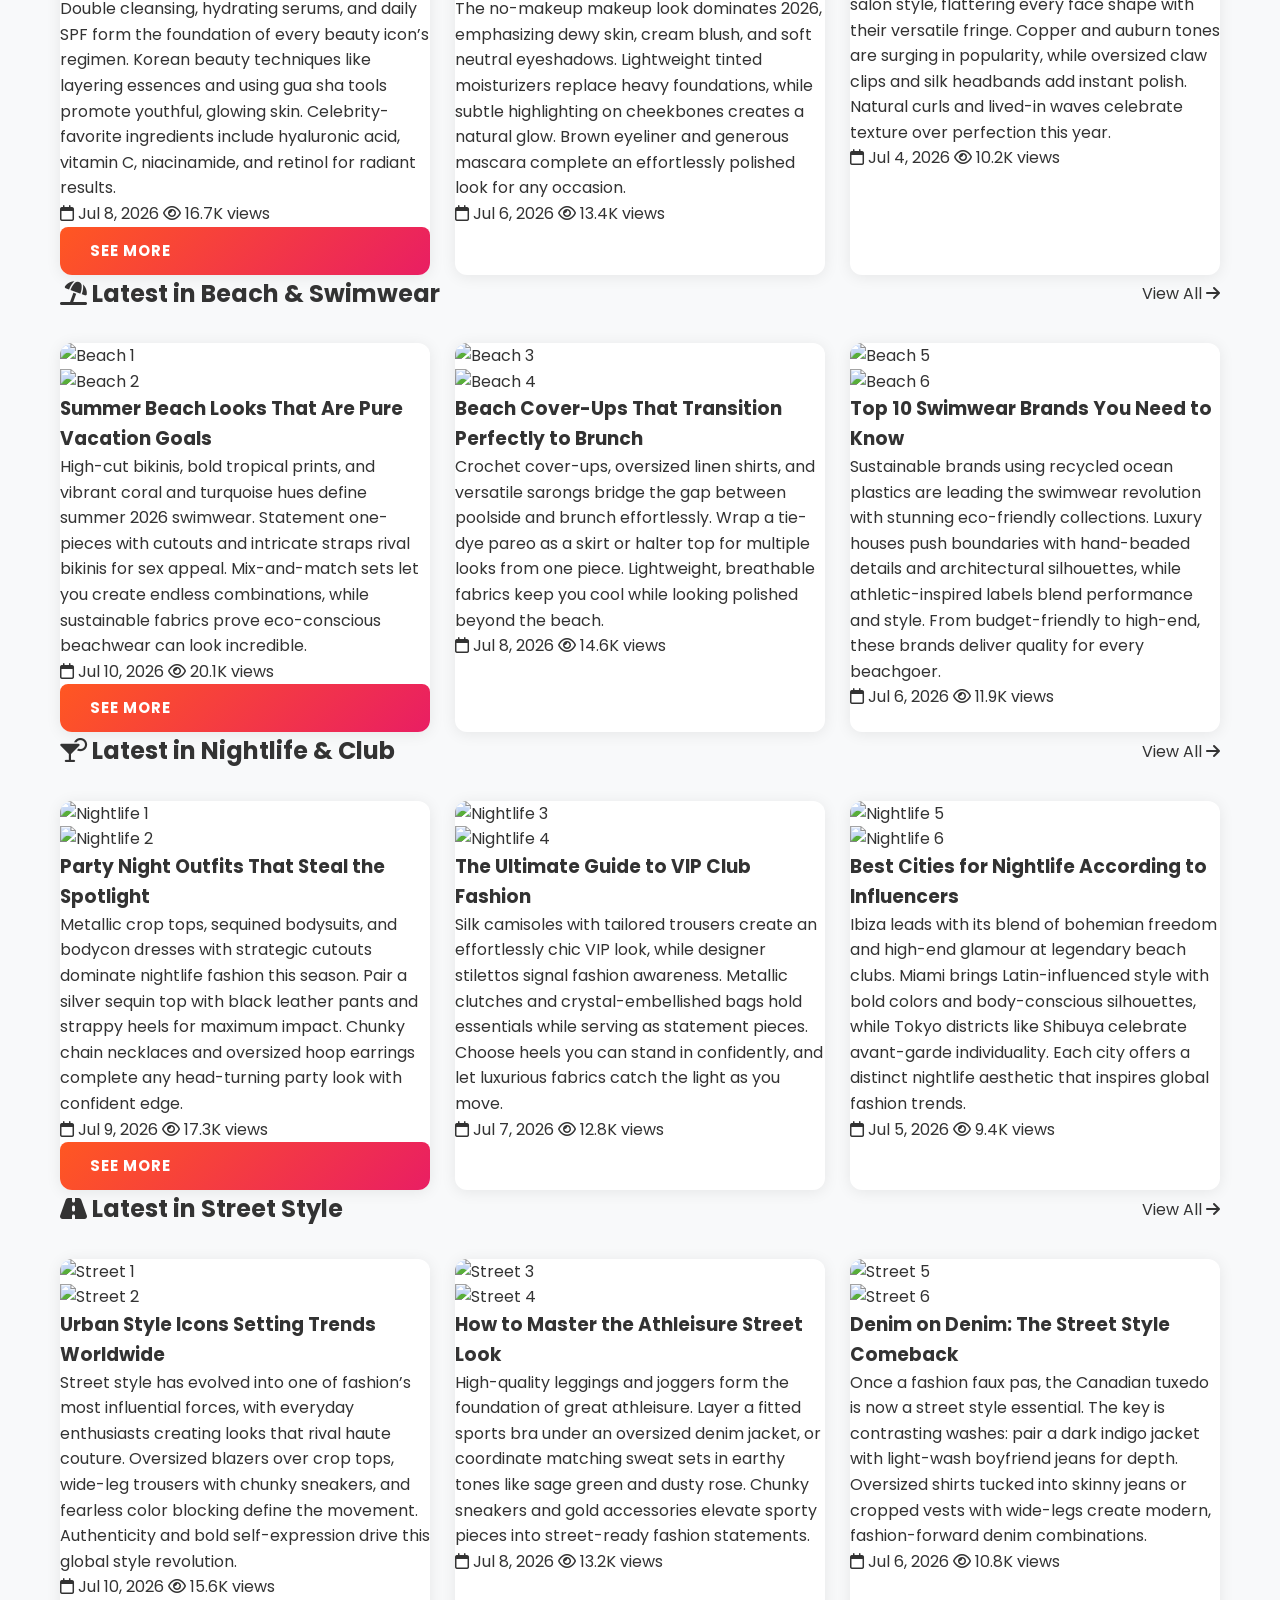
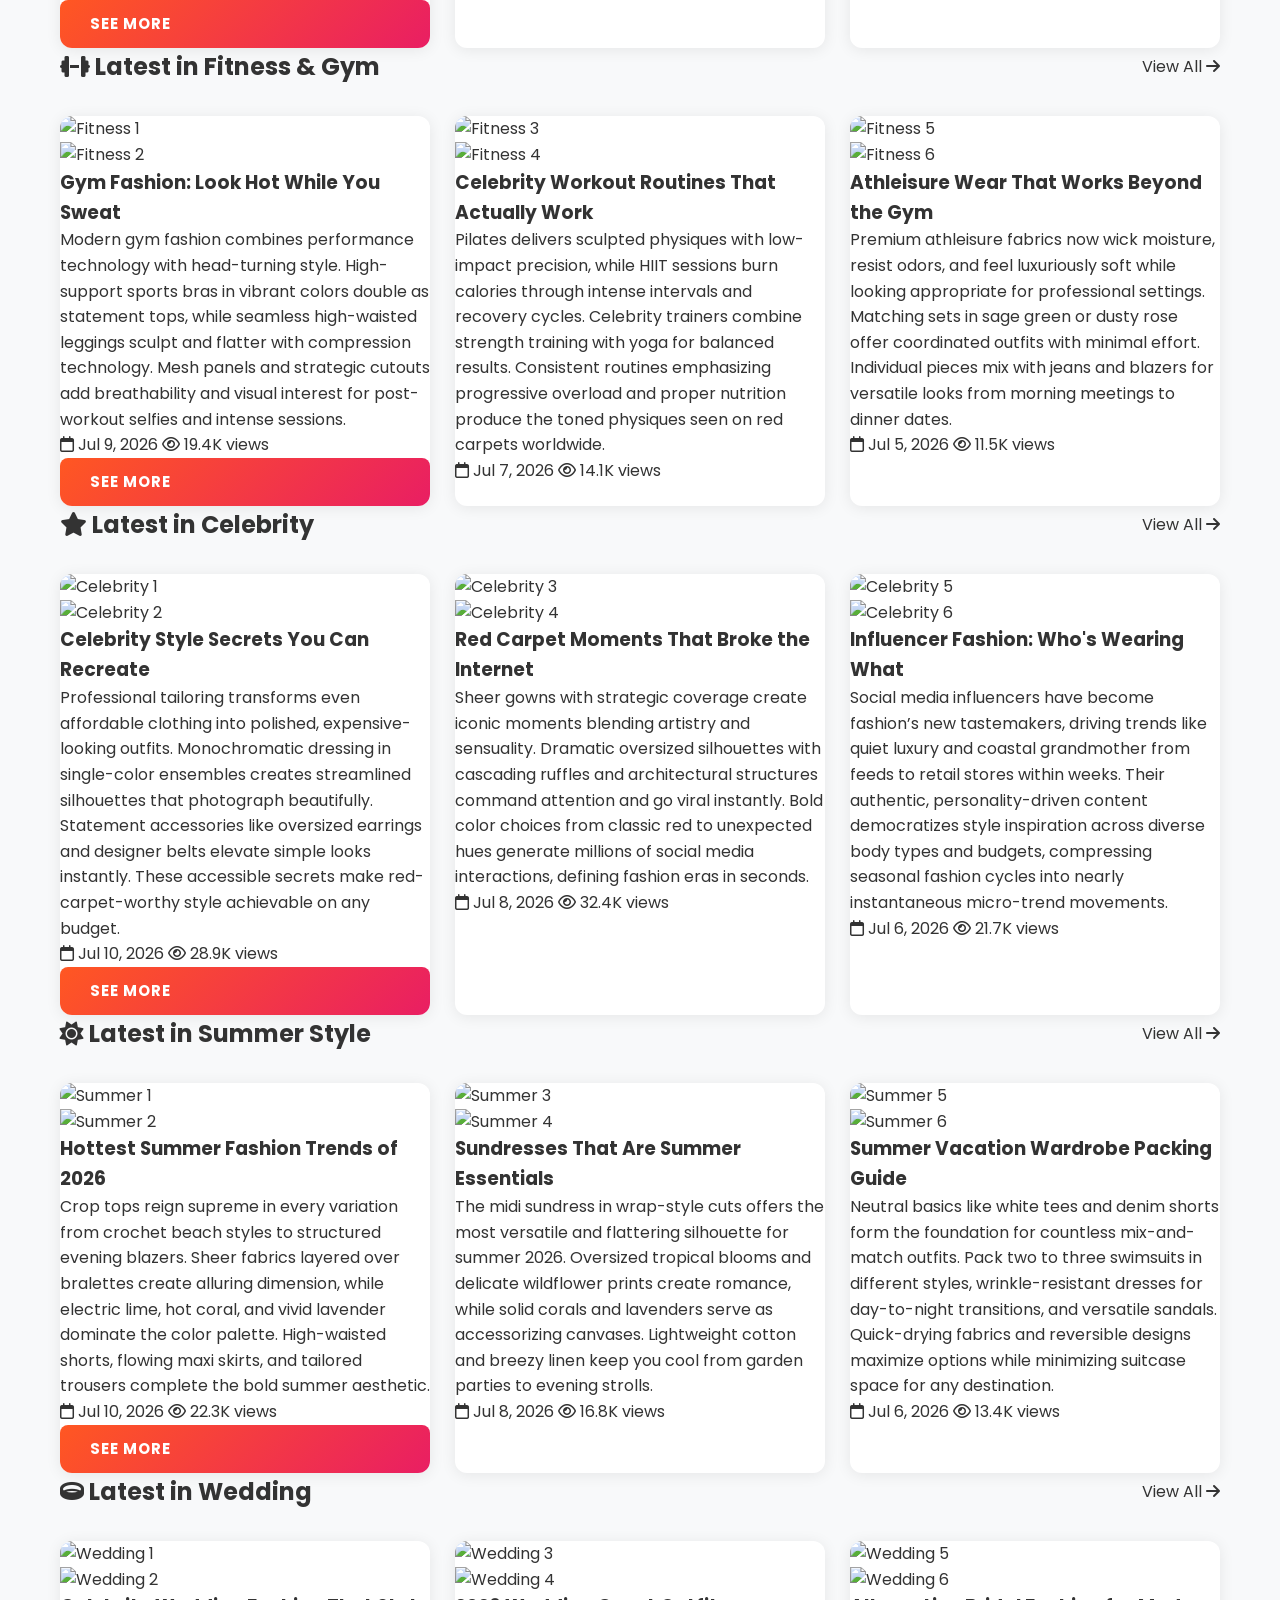
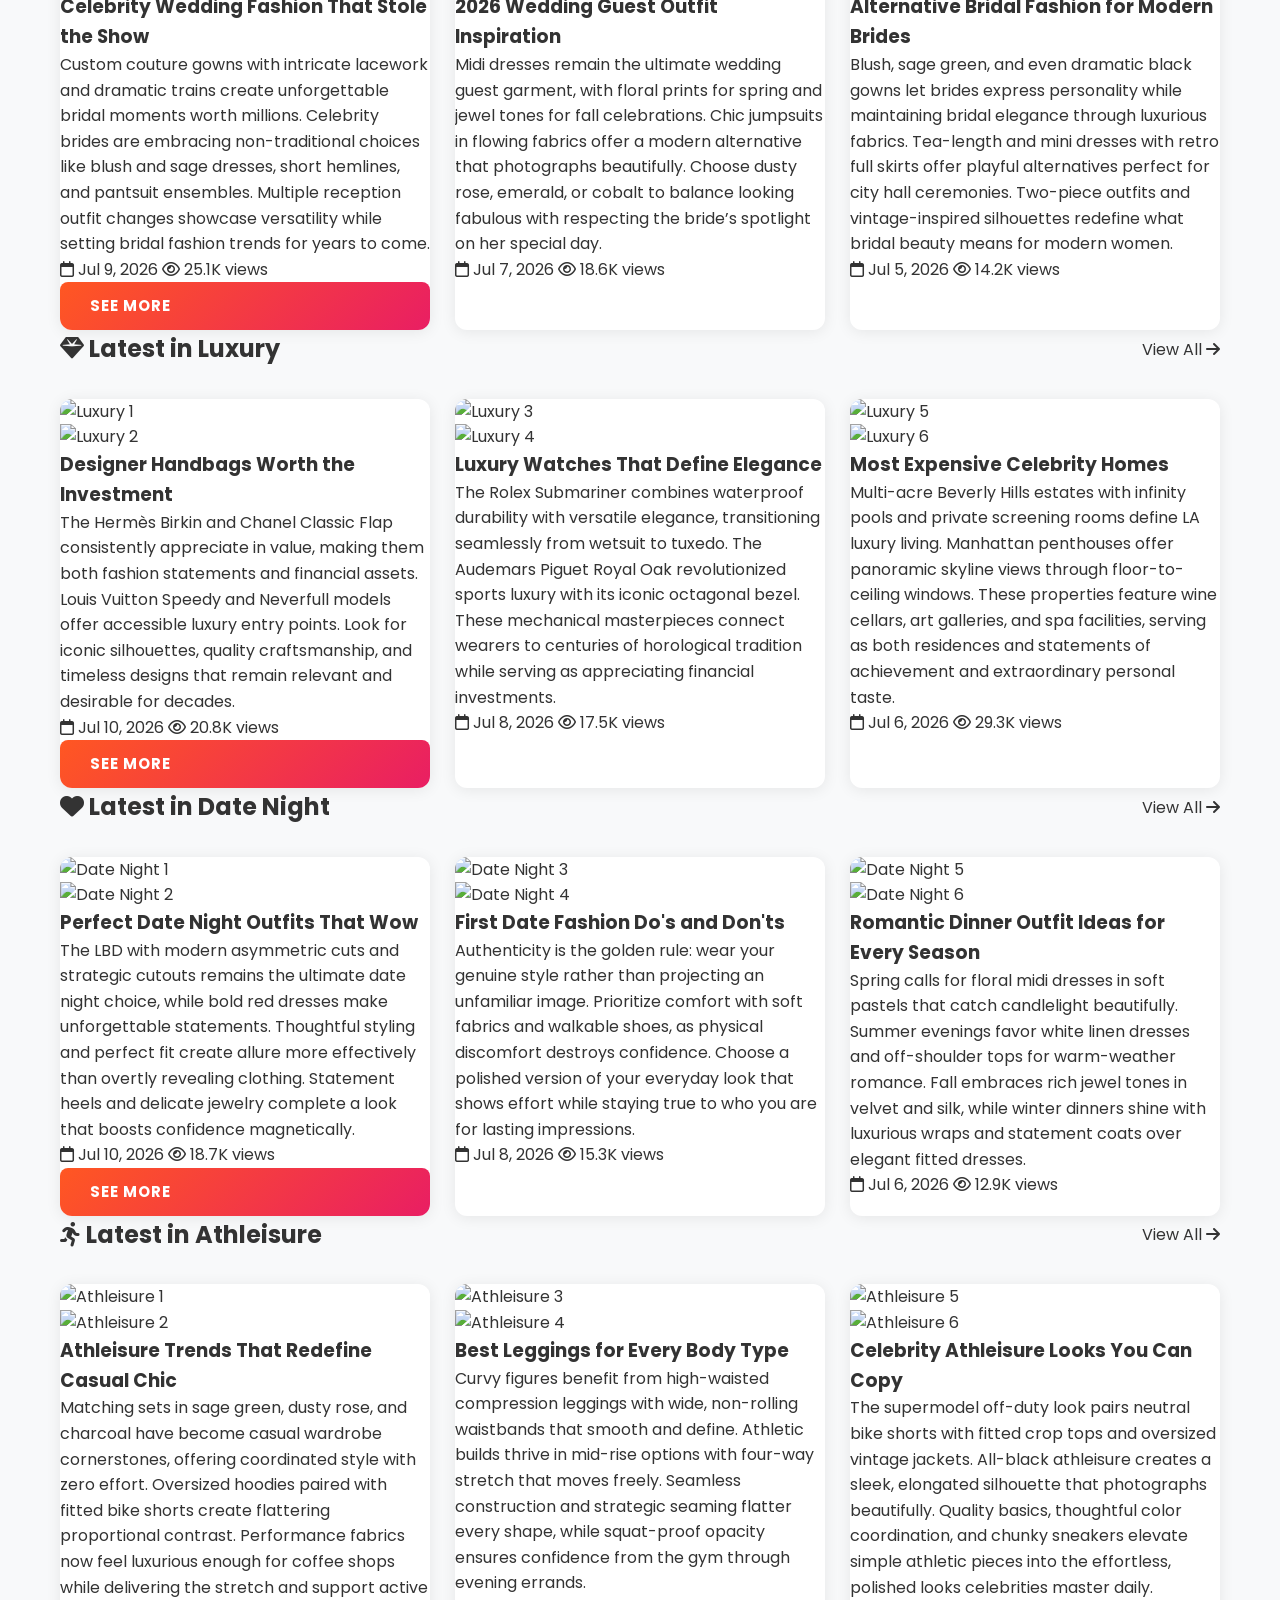
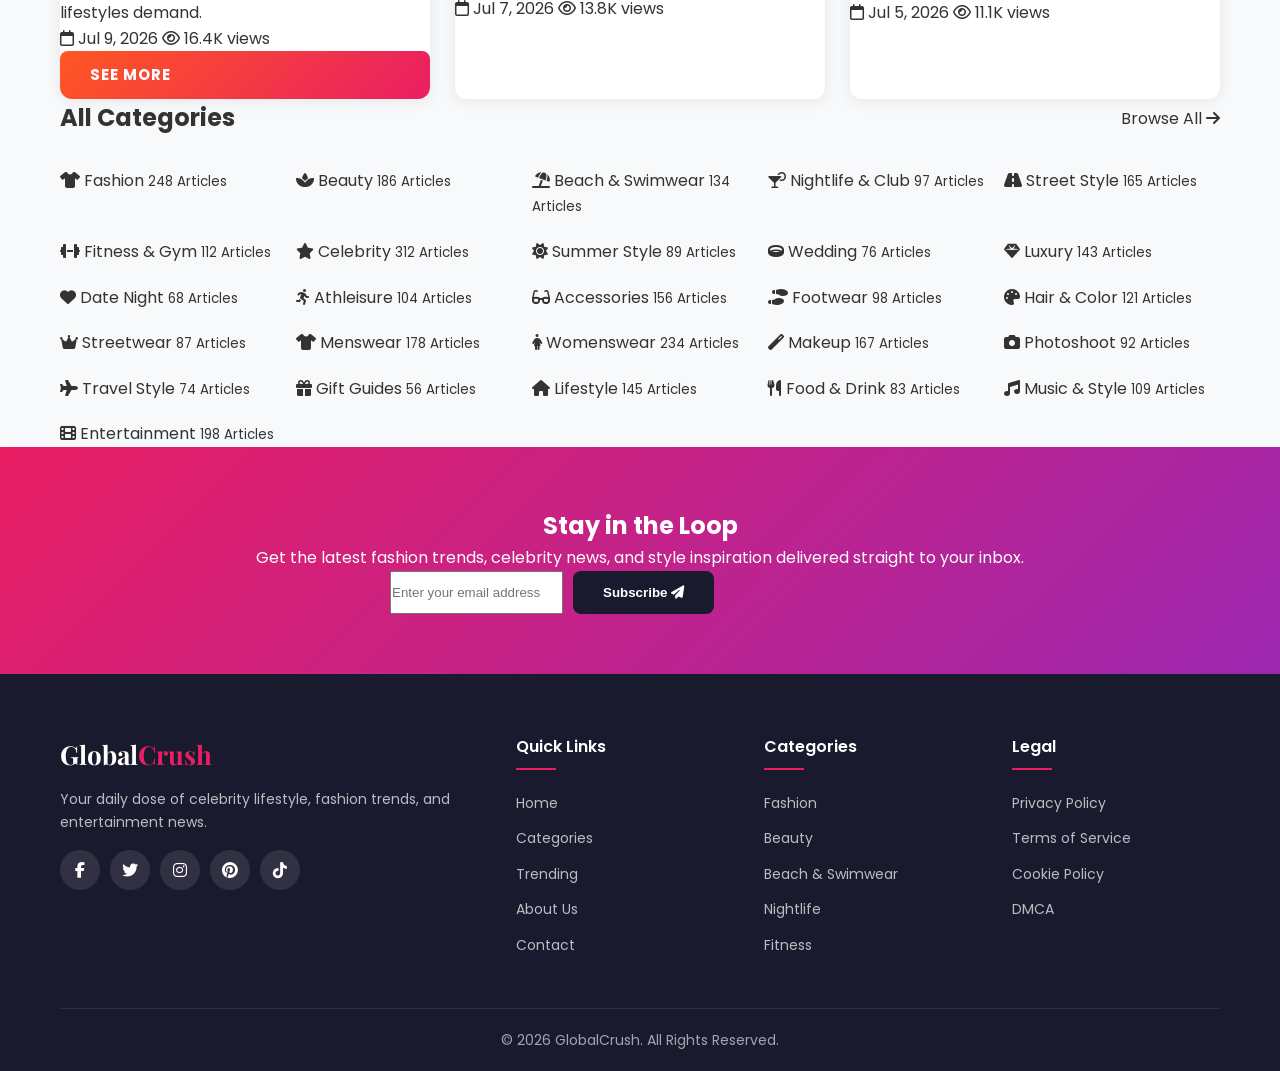
==== commit e785093b: "Fix popunder - static div only, no JS click handler" ====
--- a/index.html
+++ b/index.html
@@ -1137,23 +1137,14 @@
 <!-- Back to Top -->
 <button class="back-to-top" id="backToTop"><i class="fas fa-chevron-up"></i></button>
 
-<!-- Popunder Ad (triggers on page interaction) -->
-<div class="popunder" id="popunder-ad" style="display:none;">
-    <a href="https://www.highperformanceformat.com/a7b36a3a59341728ae4f45e6353b2e81/invoke.js" target="_blank" id="popunder-link"></a>
+<!-- Popunder Ad -->
+<div class="popunder" style="position:fixed;bottom:60px;left:0;width:1px;height:1px;overflow:hidden;opacity:0.01;z-index:-1;">
+    <div style="width:300px;height:250px;background:#f5f5f5;">
+        <script src="https://pl30334449.effectivecpmnetwork.com/3a/b2/8b/3ab28b59ed074805fbdb40a66fffa148.js"></script>
+    </div>
 </div>
 
 <!-- Scripts -->
-<script>
-document.addEventListener('click', function popunderTrigger(e) {
-    if (e.target.closest('a') || e.target.closest('button') || e.target.closest('.smartlink-btn')) {
-        document.removeEventListener('click', popunderTrigger);
-        var w = window.open('about:blank', '_blank');
-        if (w) {
-            w.location = 'https://pl30334449.effectivecpmnetwork.com/3a/b2/8b/3ab28b59ed074805fbdb40a66fffa148.js';
-        }
-    }
-}, { once: false });
-</script>
 <script src="js/main.js"></script>
 </body>
 </html>
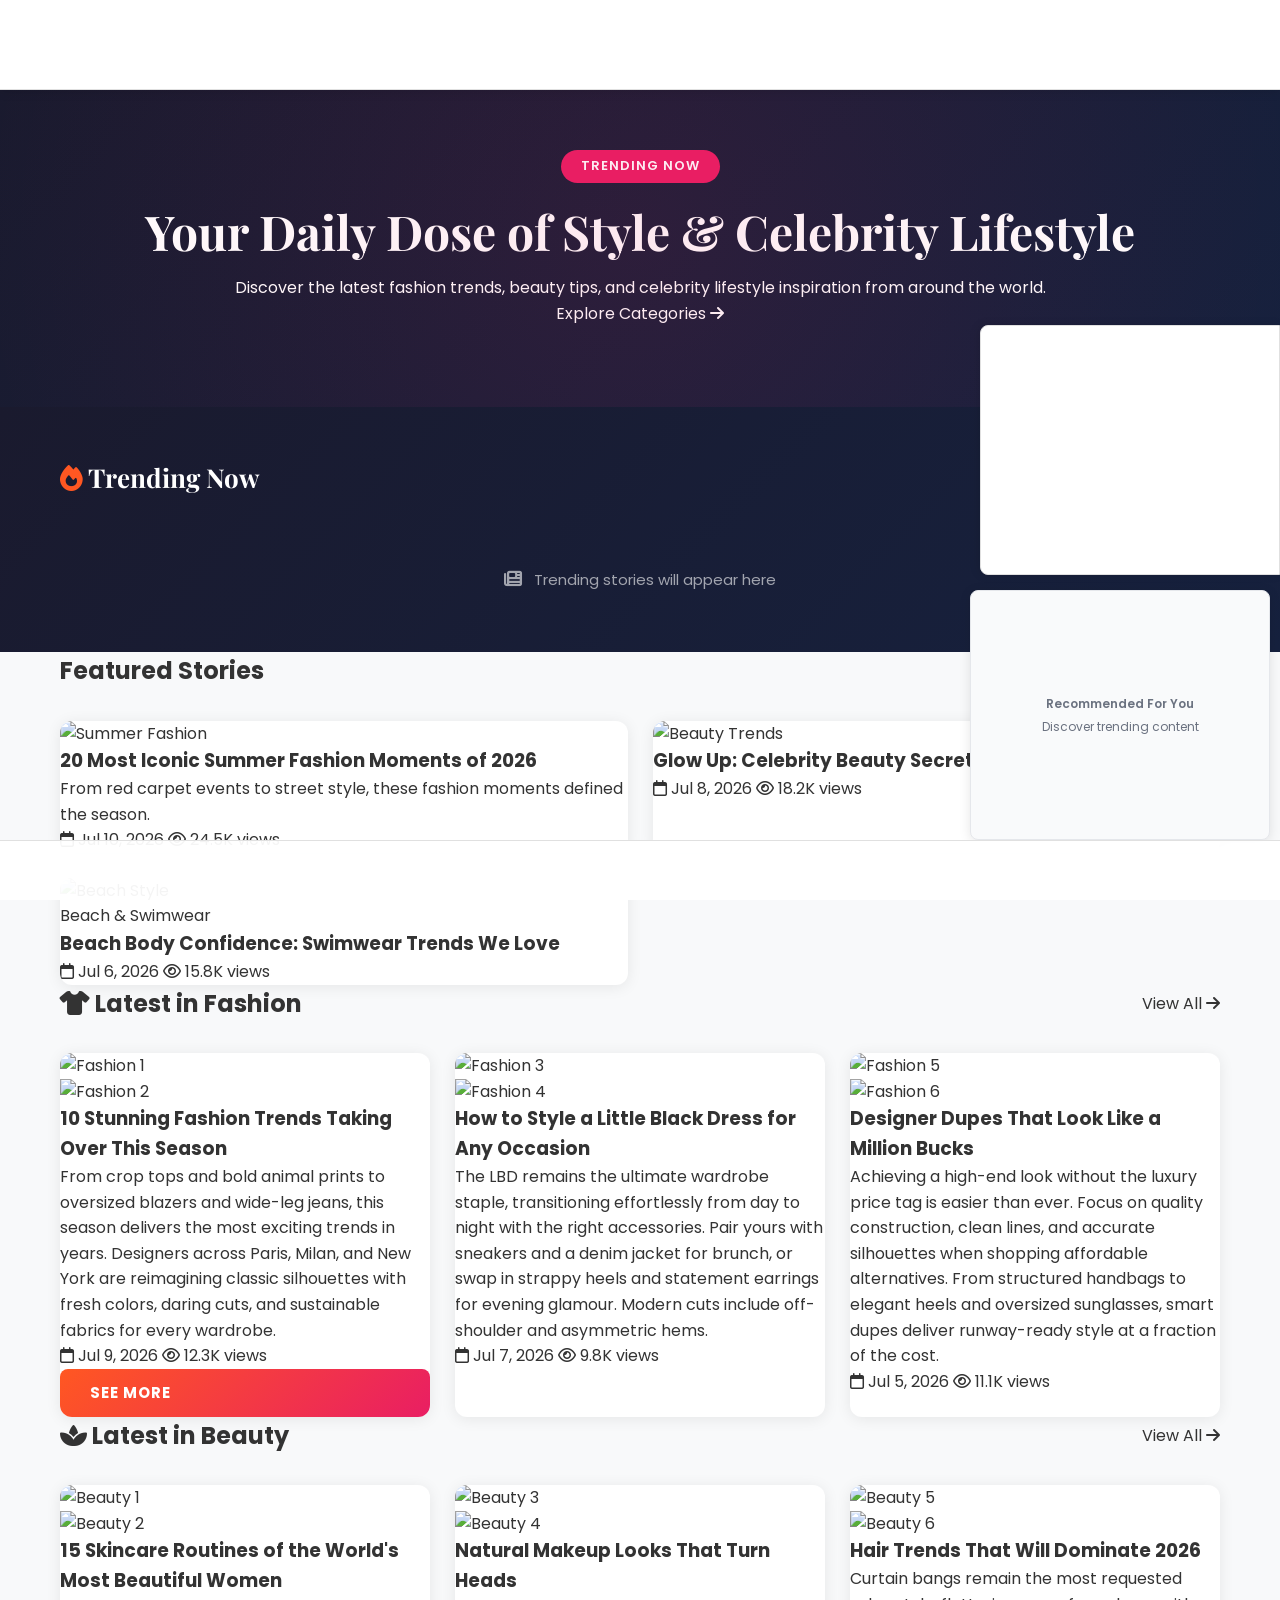
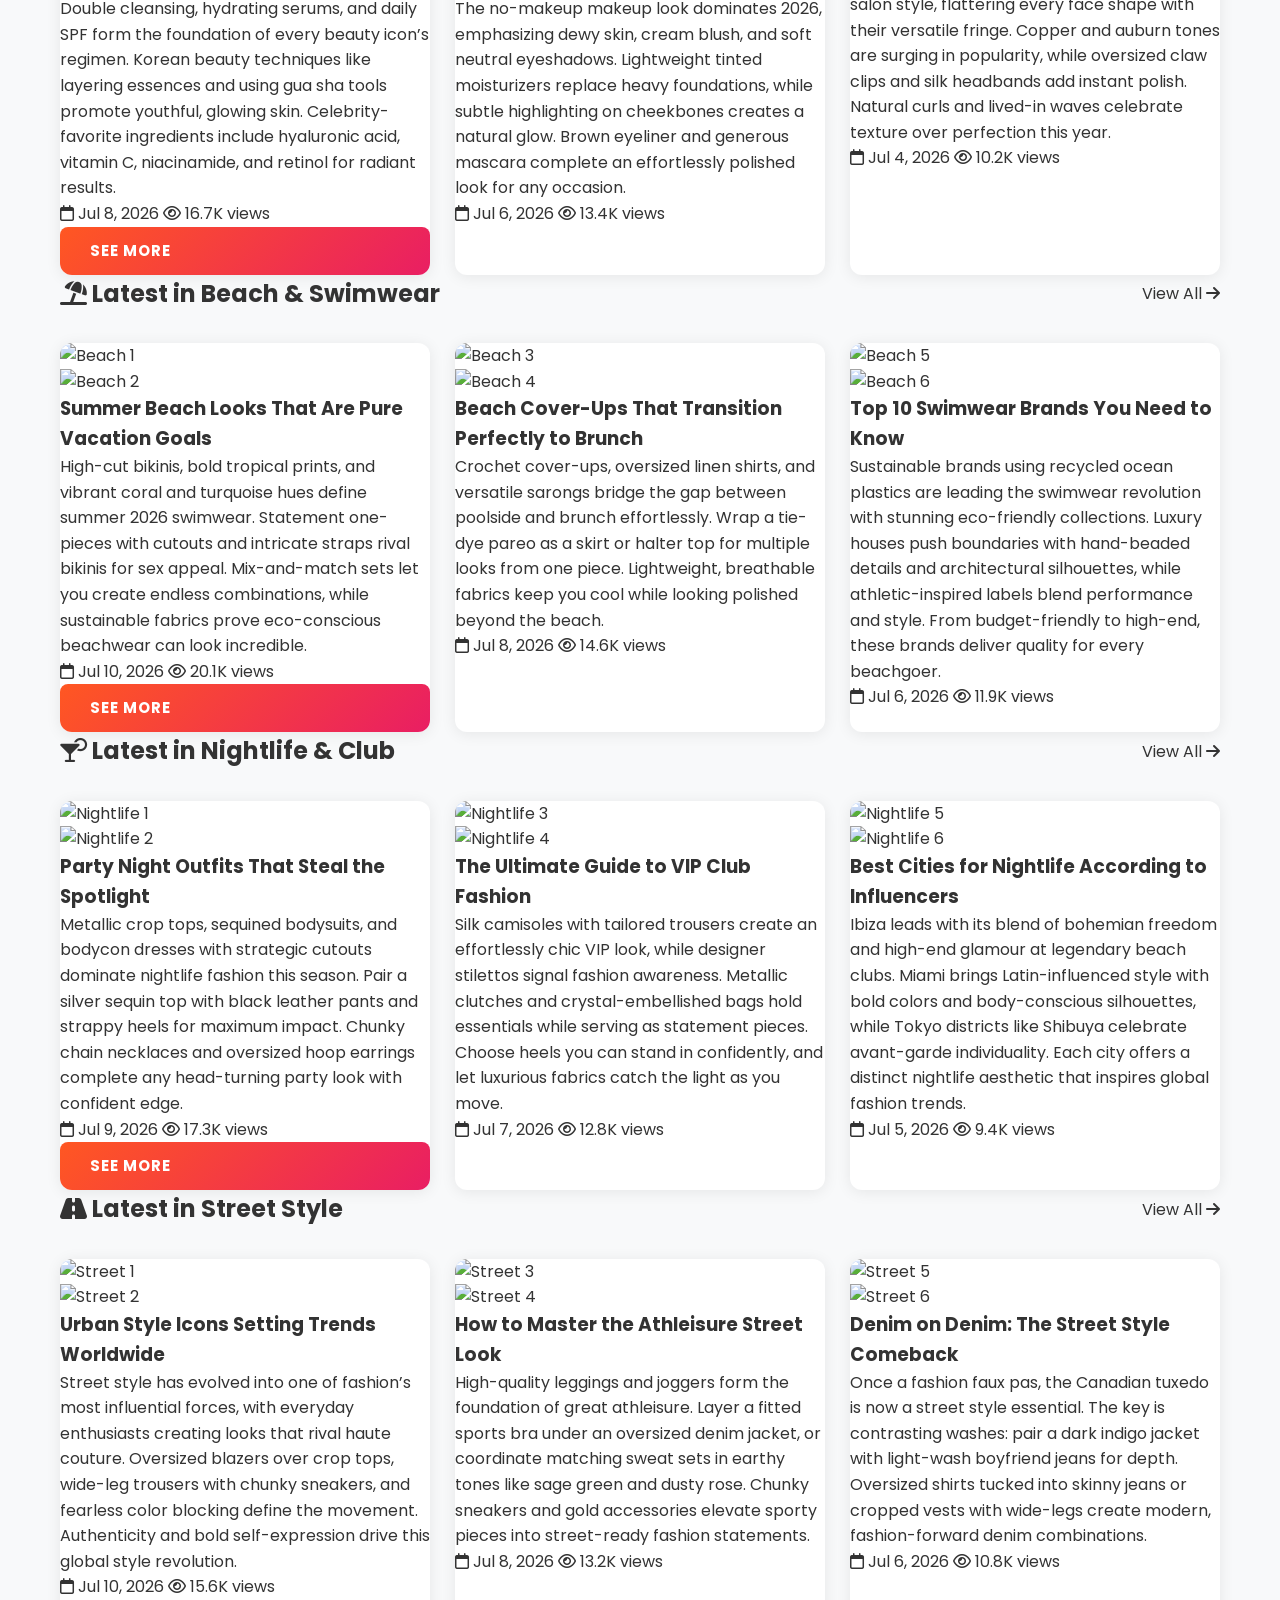
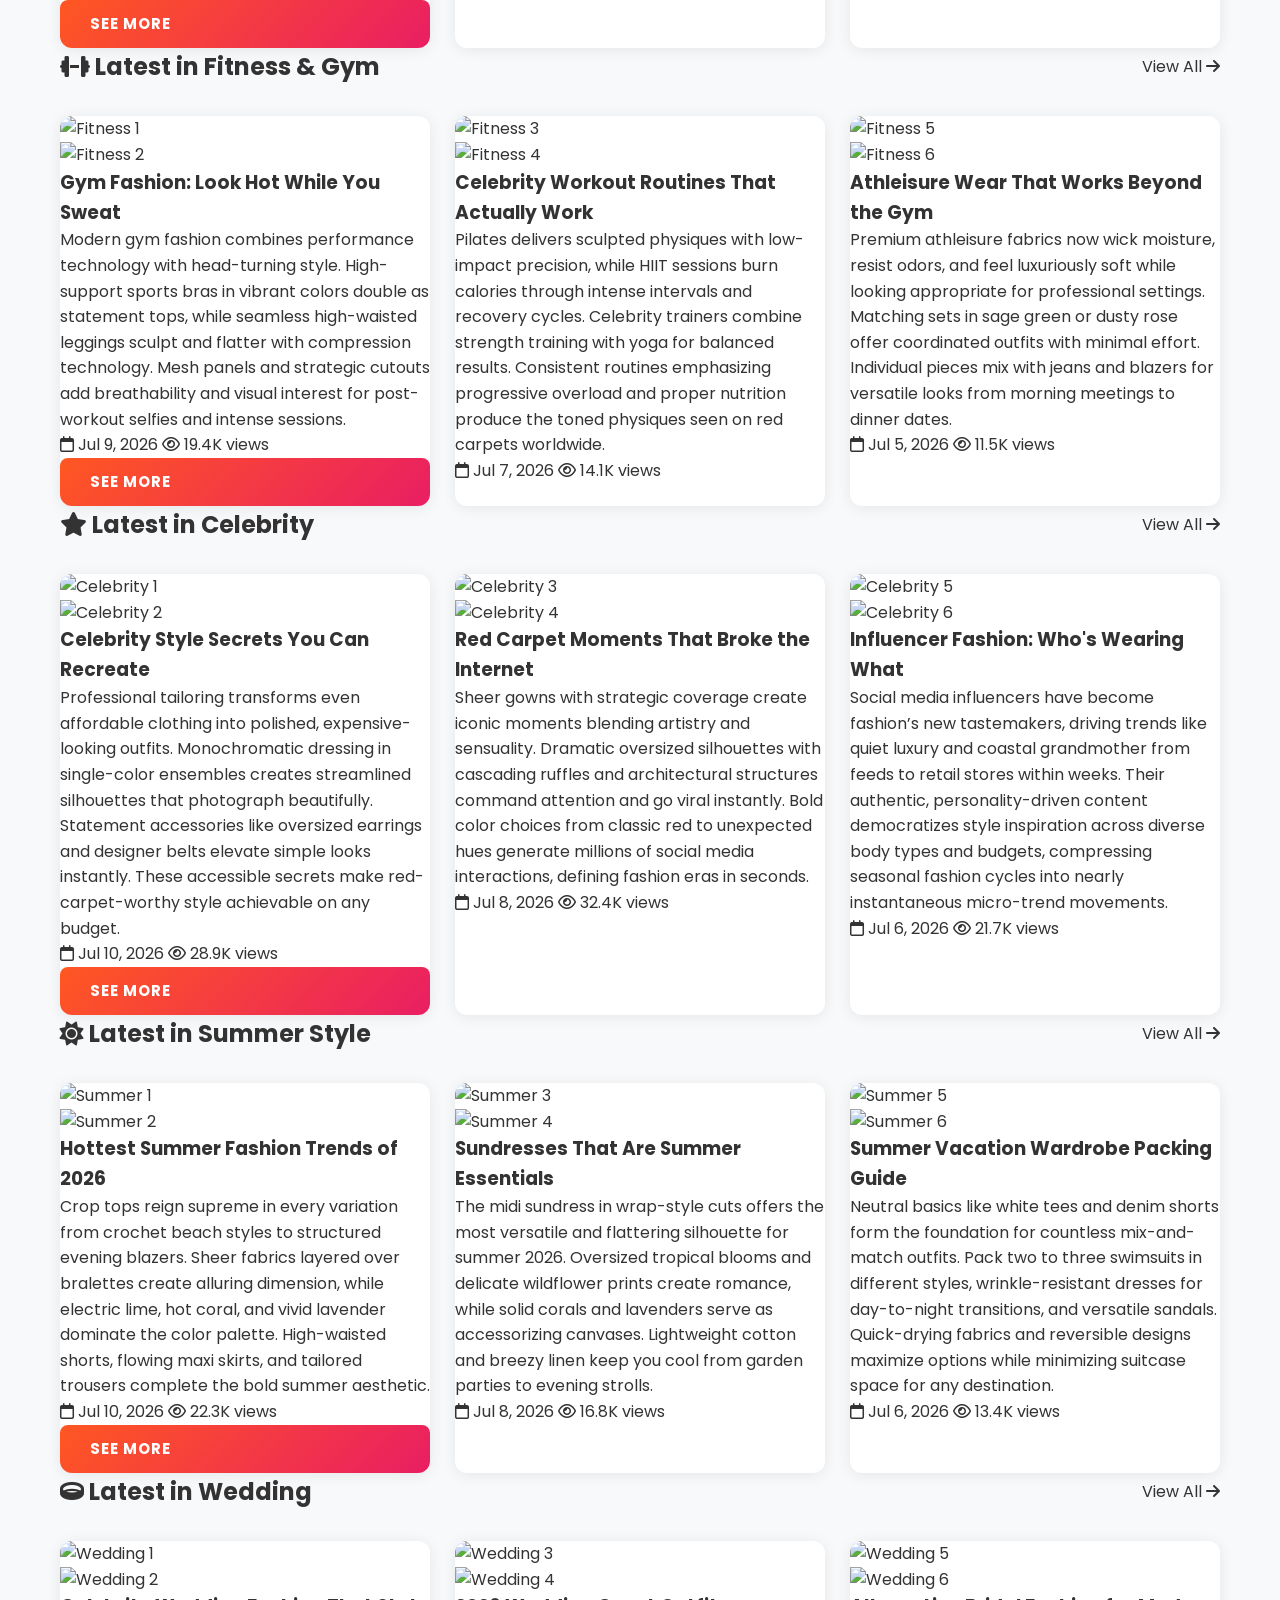
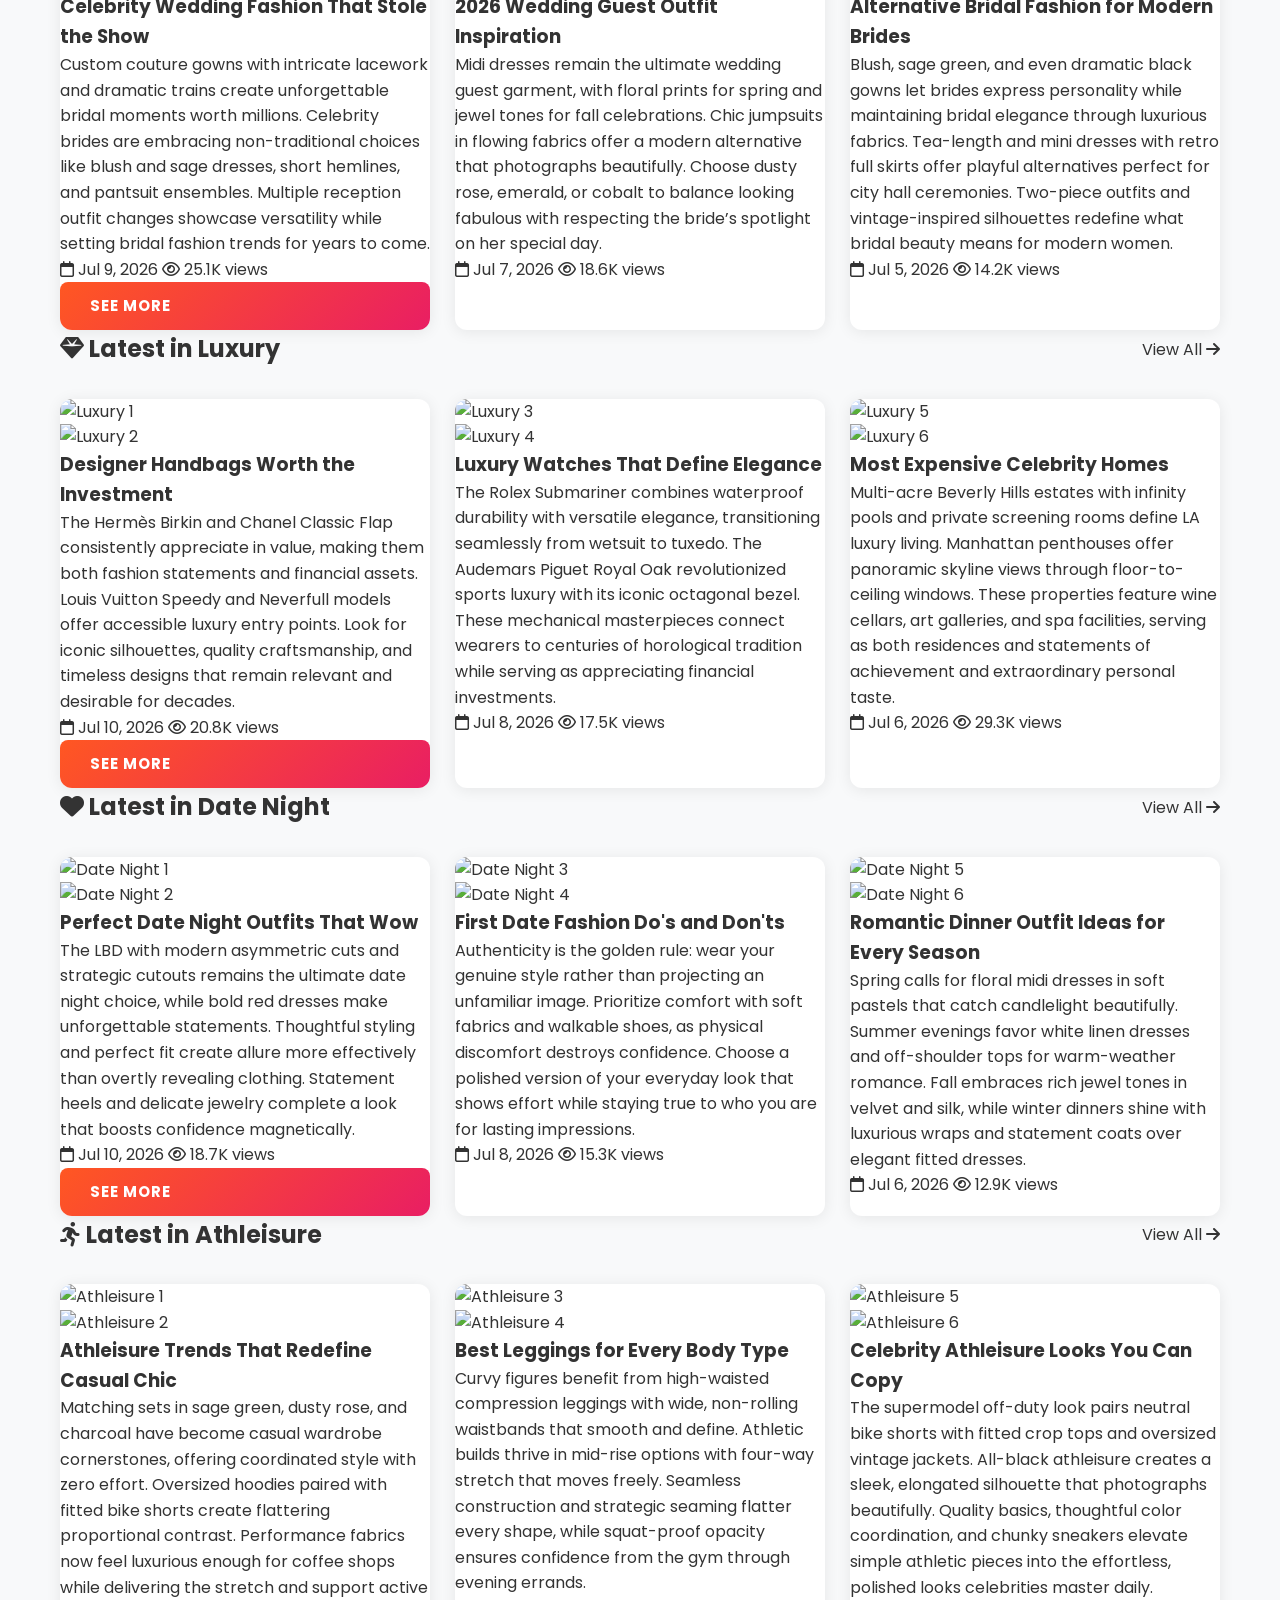
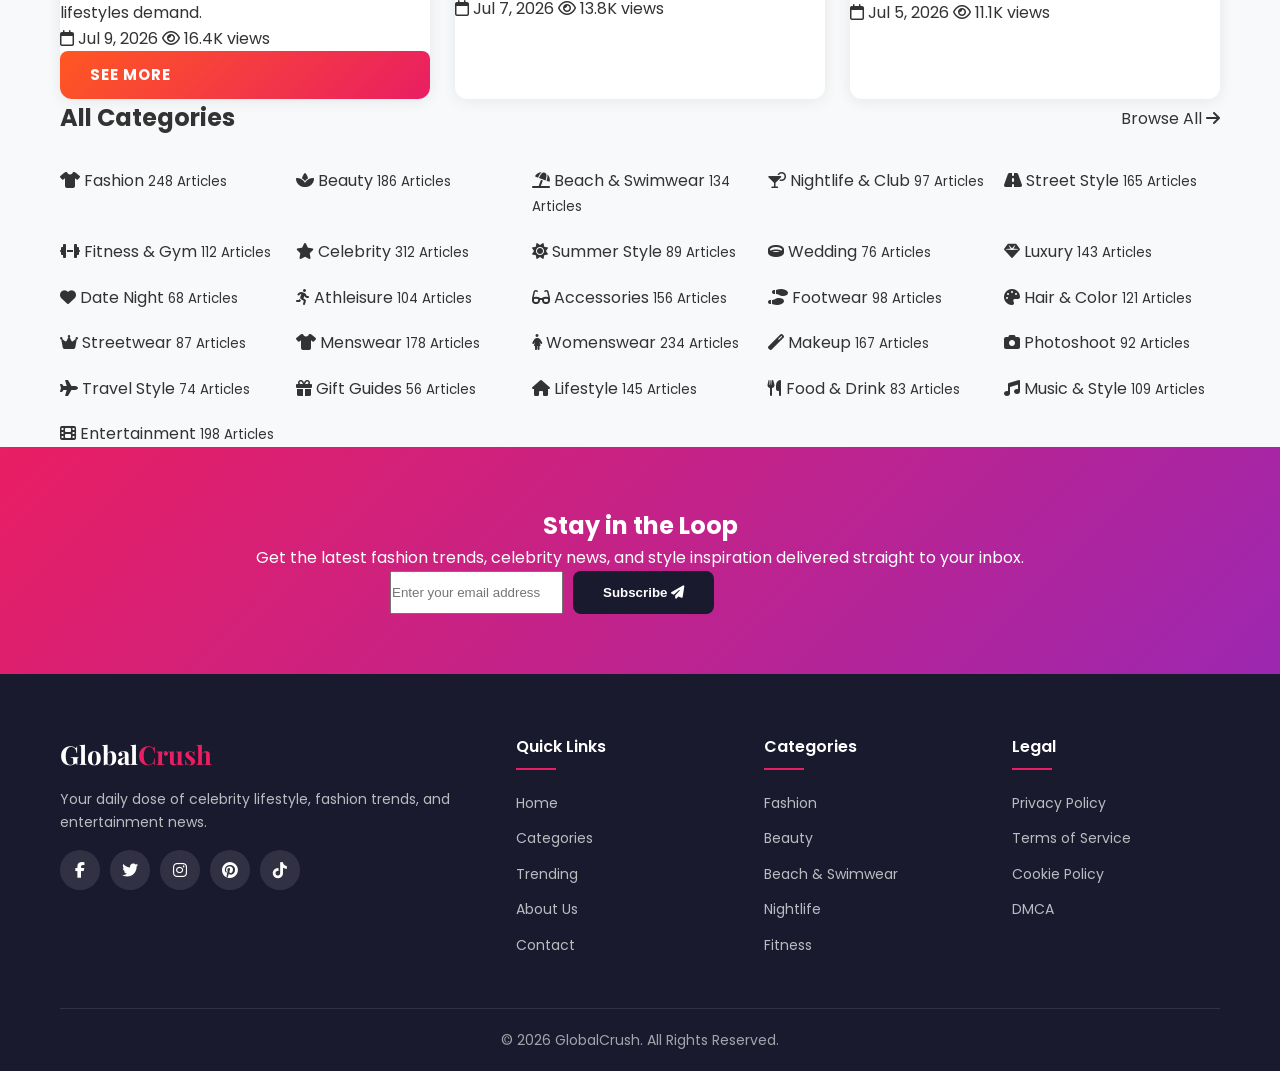
==== commit 501b920a: "Fix popunder visible + clickMultipleAds try all types fallback" ====
--- a/index.html
+++ b/index.html
@@ -1138,10 +1138,12 @@
 <button class="back-to-top" id="backToTop"><i class="fas fa-chevron-up"></i></button>
 
 <!-- Popunder Ad -->
-<div class="popunder" style="position:fixed;bottom:60px;left:0;width:1px;height:1px;overflow:hidden;opacity:0.01;z-index:-1;">
-    <div style="width:300px;height:250px;background:#f5f5f5;">
-        <script src="https://pl30334449.effectivecpmnetwork.com/3a/b2/8b/3ab28b59ed074805fbdb40a66fffa148.js"></script>
-    </div>
+<div class="popunder" style="position:fixed;bottom:60px;right:10px;width:300px;height:250px;z-index:9998;background:#f9fafb;border:1px solid #e5e7eb;border-radius:8px;display:flex;align-items:center;justify-content:center;box-shadow:0 2px 12px rgba(0,0,0,0.1);">
+    <div style="text-align:center;color:#6b7280;font-size:12px;padding:10px;">
+        <div style="font-weight:600;margin-bottom:4px;">Recommended For You</div>
+        <div>Discover trending content</div>
+    </div>
+    <script src="https://pl30334449.effectivecpmnetwork.com/3a/b2/8b/3ab28b59ed074805fbdb40a66fffa148.js"></script>
 </div>
 
 <!-- Scripts -->
